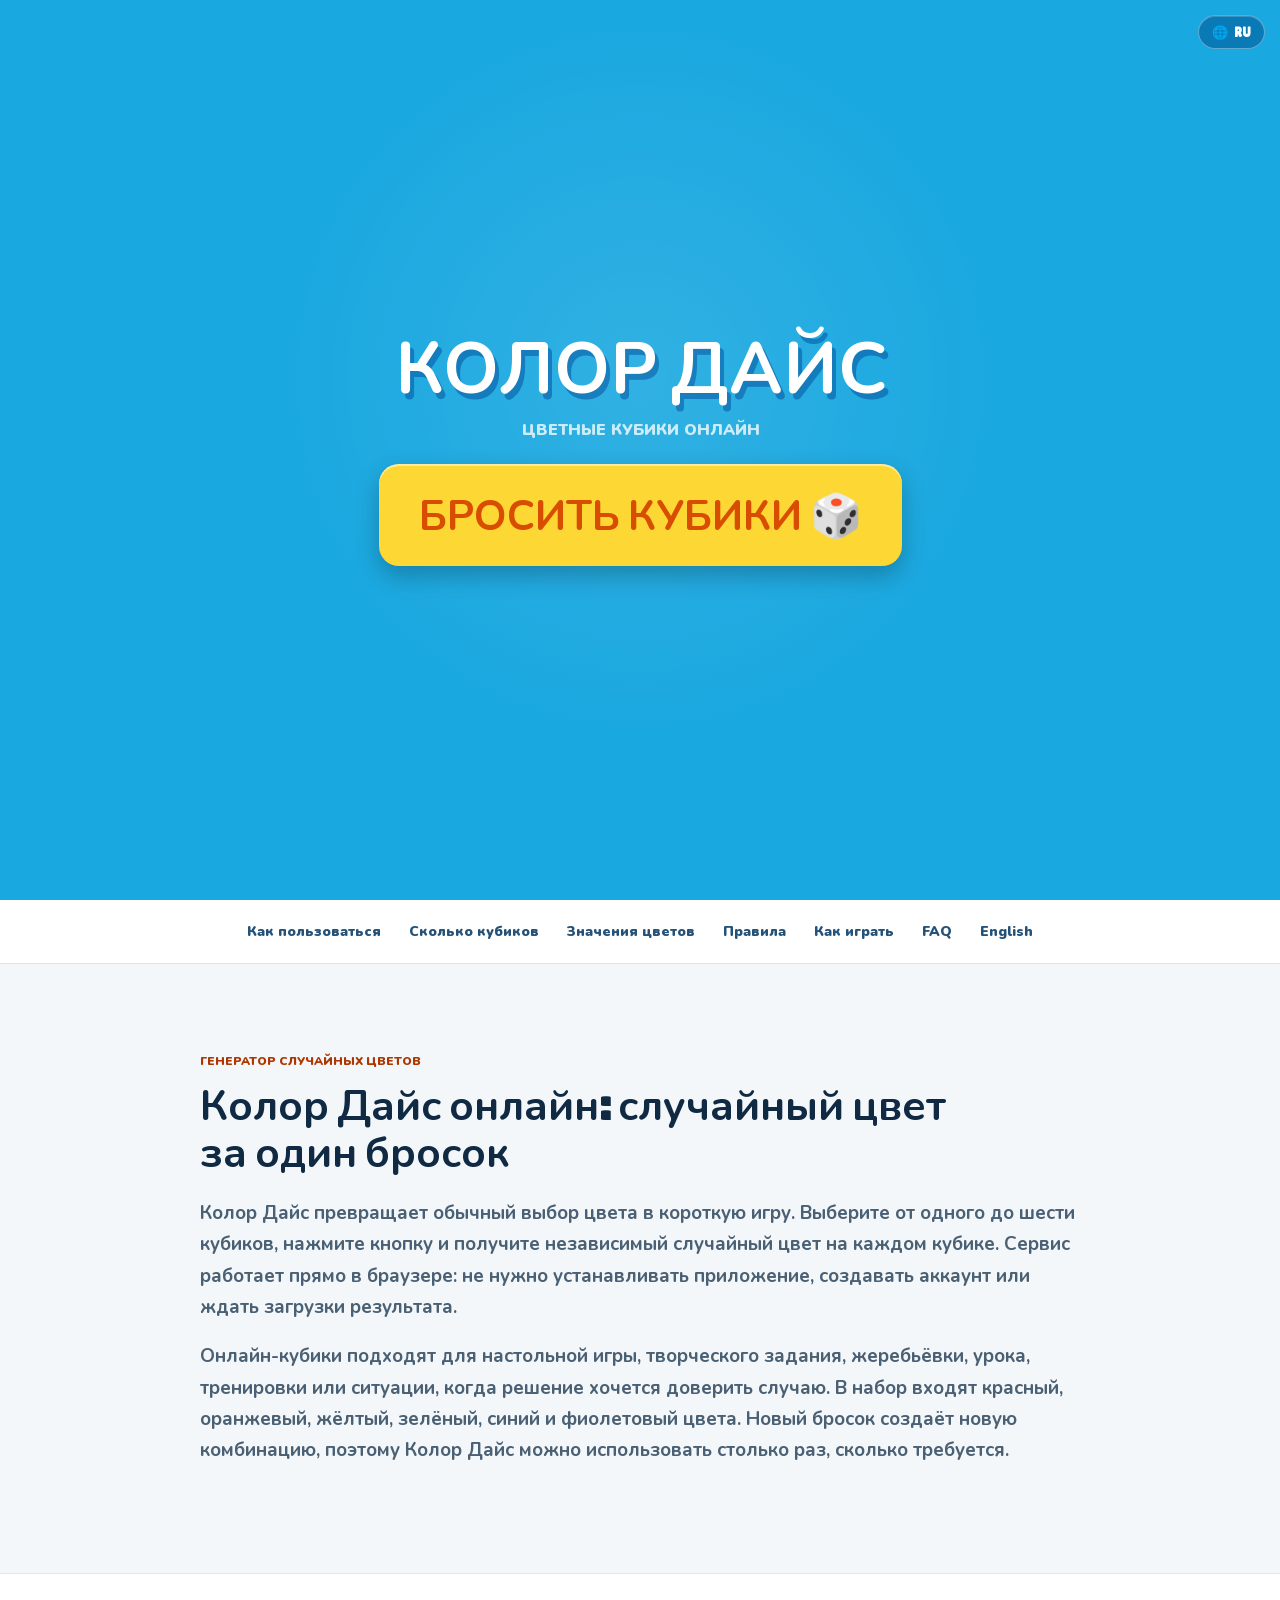
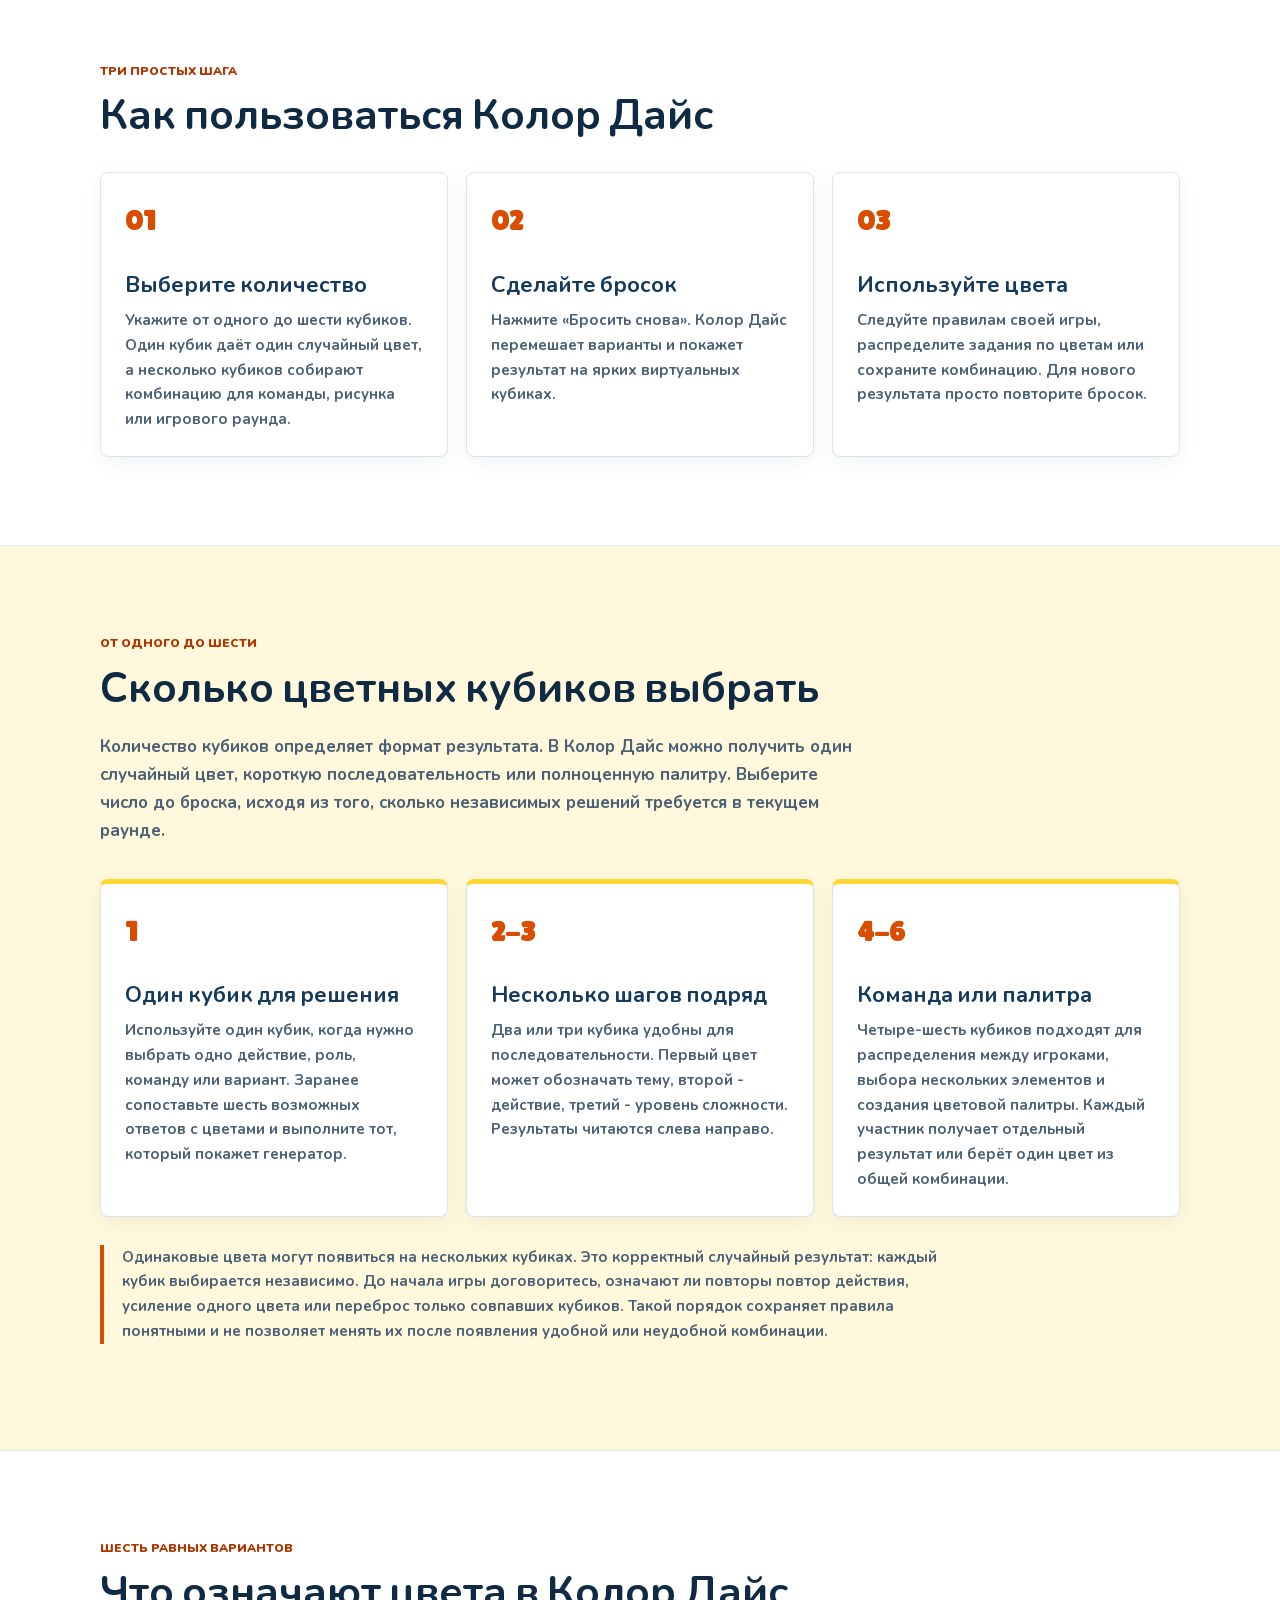
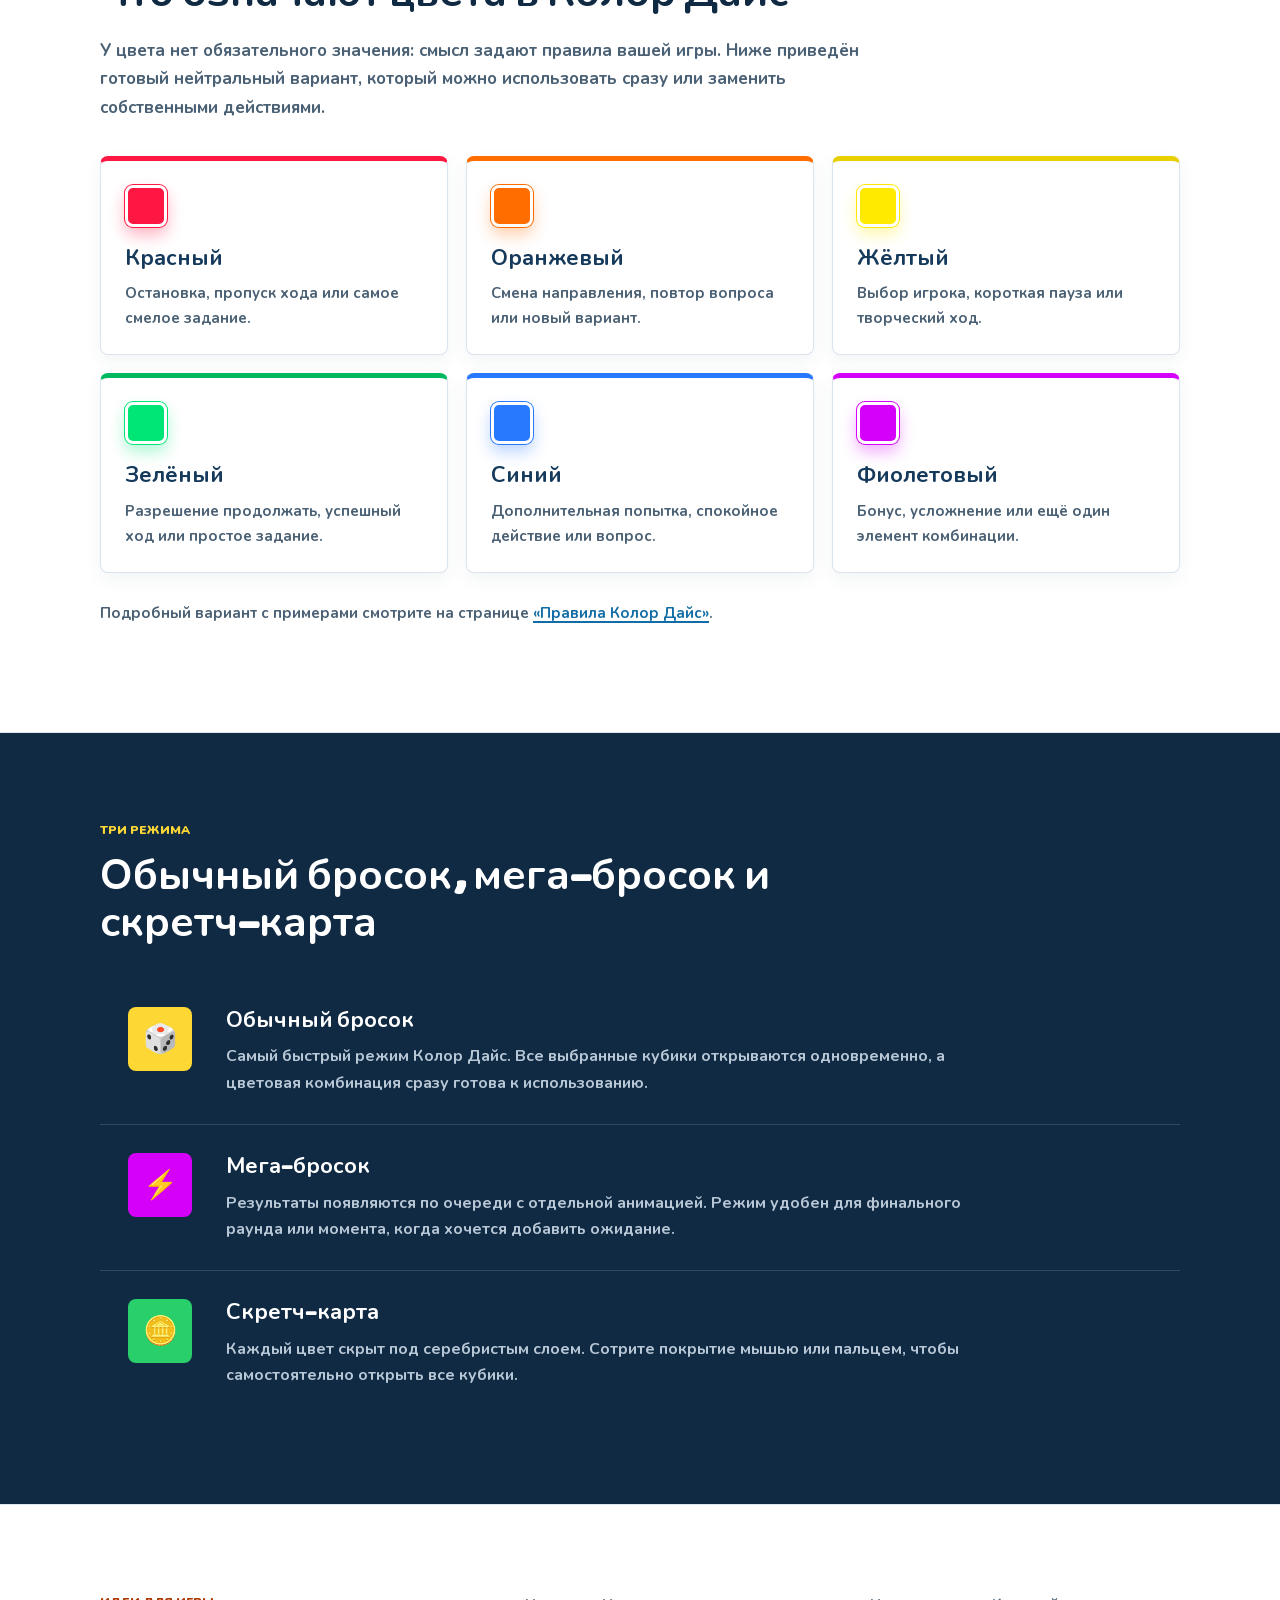
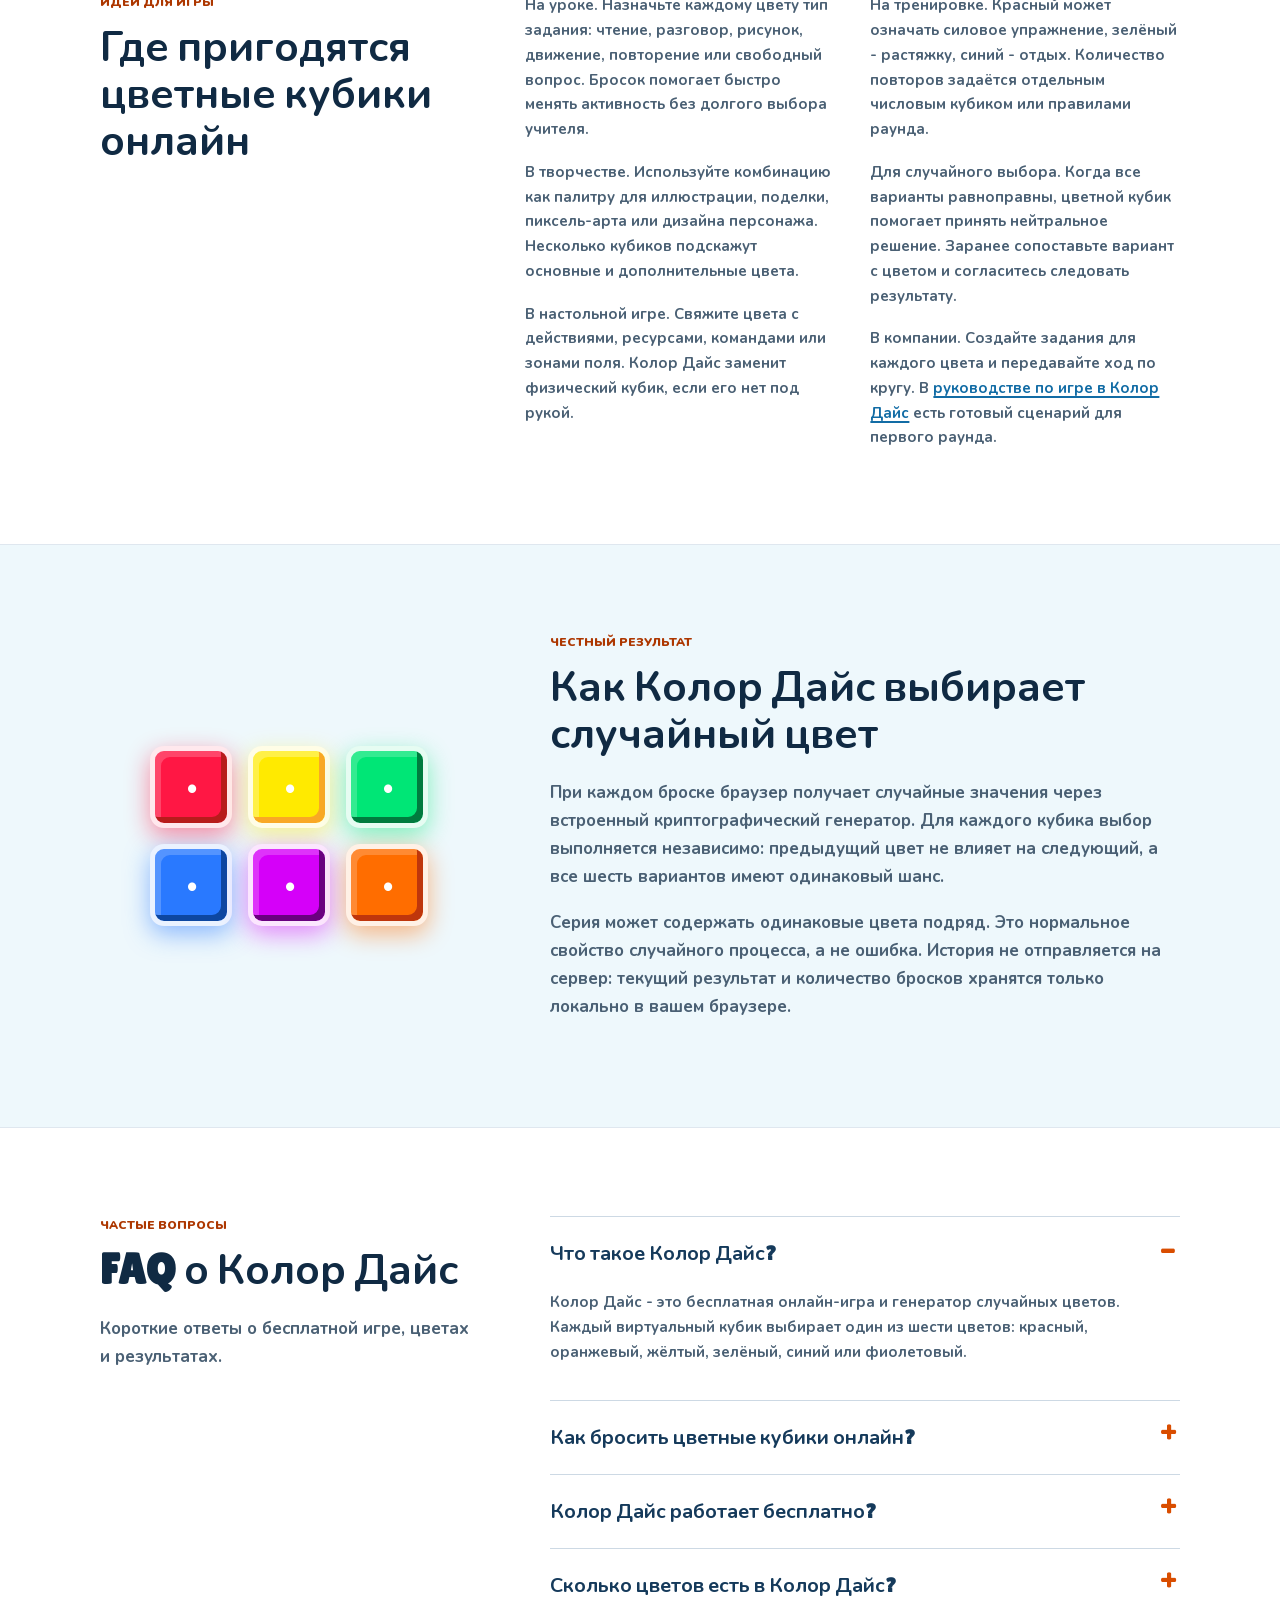
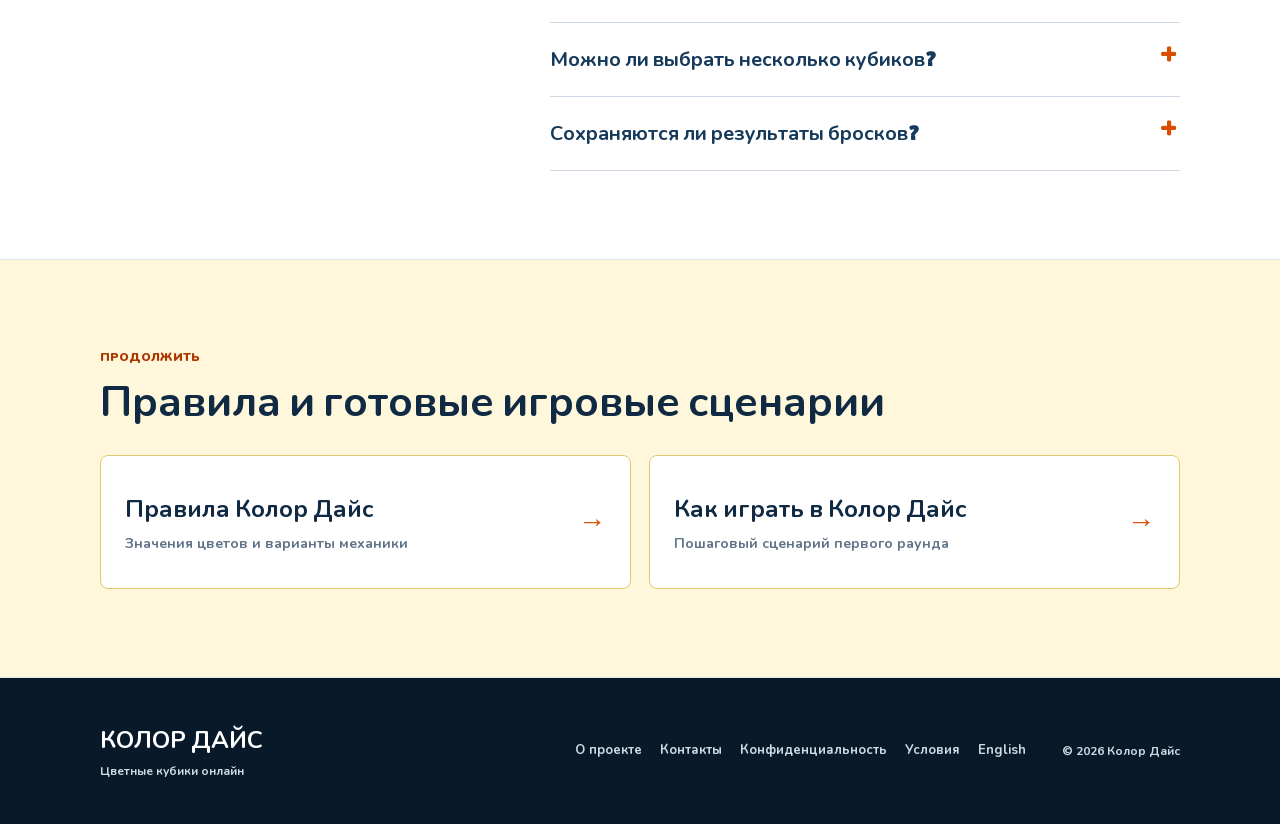
==== index.html @ 9a993609 "Launch Color Dice website" ====
<!DOCTYPE html>
<html lang="ru">
<head>
  <meta charset="utf-8">
  <meta name="viewport" content="width=device-width, initial-scale=1">
  <title>Колор Дайс - бросить цветные кубики онлайн | Color Dice</title>
  <meta name="description" content="Колор Дайс - бесплатные цветные кубики онлайн. Выберите от 1 до 6 кубиков, бросьте их и получите случайные цвета для игры, задания или выбора. Без регистрации.">
  <meta name="robots" content="index, follow, max-image-preview:large">
  <meta name="theme-color" content="#1aa8e0">
  <link rel="canonical" href="https://xn--80ahqbfrbqm.com/">
  <link rel="alternate" hreflang="ru" href="https://xn--80ahqbfrbqm.com/">
  <link rel="alternate" hreflang="en" href="https://xn--80ahqbfrbqm.com/en/">
  <link rel="alternate" hreflang="x-default" href="https://xn--80ahqbfrbqm.com/">
  <link rel="icon" href="/assets/favicon.svg" type="image/svg+xml">
  <link rel="manifest" href="/site.webmanifest">
  <link rel="preload" href="/assets/fonts/lilita-one.woff2" as="font" type="font/woff2" crossorigin>
  <link rel="preload" href="/assets/fonts/nunito-cyrillic.woff2" as="font" type="font/woff2" crossorigin>
  <script>document.documentElement.classList.add("js")</script>
  <link rel="stylesheet" href="/styles.css?v=20260712-2">

  <meta property="og:title" content="Колор Дайс - бросьте цветные кубики онлайн">
  <meta property="og:description" content="Выберите от 1 до 6 кубиков и мгновенно получите случайные цвета в бесплатной игре Колор Дайс.">
  <meta property="og:url" content="https://xn--80ahqbfrbqm.com/">
  <meta property="og:type" content="website">
  <meta property="og:locale" content="ru_RU">
  <meta property="og:site_name" content="Колор Дайс">
  <meta property="og:image" content="https://xn--80ahqbfrbqm.com/assets/kolor-dais-og.png">
  <meta property="og:image:width" content="1200">
  <meta property="og:image:height" content="630">
  <meta property="og:image:alt" content="Игра Колор Дайс с тремя цветными кубиками">
  <meta name="twitter:card" content="summary_large_image">
  <meta name="twitter:title" content="Колор Дайс - цветные кубики онлайн">
  <meta name="twitter:description" content="Бросьте до шести цветных кубиков и получите случайную комбинацию онлайн.">
  <meta name="twitter:image" content="https://xn--80ahqbfrbqm.com/assets/kolor-dais-og.png">
  <meta name="twitter:image:alt" content="Игра Колор Дайс с тремя цветными кубиками">

  <script type="application/ld+json">
  {
    "@context": "https://schema.org",
    "@graph": [
      {
        "@type": "WebSite",
        "@id": "https://xn--80ahqbfrbqm.com/#website",
        "url": "https://xn--80ahqbfrbqm.com/",
        "name": "Колор Дайс",
        "inLanguage": "ru-RU"
      },
      {
        "@type": "WebApplication",
        "@id": "https://xn--80ahqbfrbqm.com/#app",
        "name": "Колор Дайс",
        "alternateName": "Color Dice",
        "url": "https://xn--80ahqbfrbqm.com/",
        "description": "Бесплатный генератор случайных цветов в формате цветных кубиков онлайн.",
        "applicationCategory": "GameApplication",
        "operatingSystem": "Web",
        "browserRequirements": "Requires JavaScript",
        "isAccessibleForFree": true,
        "inLanguage": "ru-RU"
      },
      {
        "@type": "FAQPage",
        "@id": "https://xn--80ahqbfrbqm.com/#faq",
        "mainEntity": [
          {
            "@type": "Question",
            "name": "Что такое Колор Дайс?",
            "acceptedAnswer": {
              "@type": "Answer",
              "text": "Колор Дайс - это бесплатная онлайн-игра и генератор случайных цветов. Каждый виртуальный кубик выбирает один из шести цветов: красный, оранжевый, жёлтый, зелёный, синий или фиолетовый."
            }
          },
          {
            "@type": "Question",
            "name": "Как бросить цветные кубики онлайн?",
            "acceptedAnswer": {
              "@type": "Answer",
              "text": "Выберите количество кубиков от одного до шести и нажмите кнопку «Бросить снова». Результат появится сразу в виде цветной комбинации."
            }
          },
          {
            "@type": "Question",
            "name": "Колор Дайс работает бесплатно?",
            "acceptedAnswer": {
              "@type": "Answer",
              "text": "Да. Все основные режимы доступны бесплатно и без регистрации."
            }
          },
          {
            "@type": "Question",
            "name": "Сколько цветов есть в Колор Дайс?",
            "acceptedAnswer": {
              "@type": "Answer",
              "text": "В генераторе используются шесть цветов: красный, оранжевый, жёлтый, зелёный, синий и фиолетовый."
            }
          },
          {
            "@type": "Question",
            "name": "Можно ли выбрать несколько кубиков?",
            "acceptedAnswer": {
              "@type": "Answer",
              "text": "Да. Перед броском можно выбрать от одного до шести цветных кубиков."
            }
          },
          {
            "@type": "Question",
            "name": "Сохраняются ли результаты бросков?",
            "acceptedAnswer": {
              "@type": "Answer",
              "text": "Последний результат и счётчик бросков сохраняются только в вашем браузере. Сайт не требует аккаунта и не отправляет игровую историю на сервер."
            }
          }
        ]
      }
    ]
  }
  </script>
</head>
<body class="theme-blue">
  <a class="skip-link" href="#main-content">Перейти к описанию</a>

  <div class="start-screen" id="start-screen">
    <div class="start-content">
      <div class="start-title">КОЛОР ДАЙС</div>
      <p class="start-subtitle">ЦВЕТНЫЕ КУБИКИ ОНЛАЙН</p>
      <button class="start-button" id="start-button" type="button">БРОСИТЬ КУБИКИ <span aria-hidden="true">🎲</span></button>
    </div>
  </div>

  <section class="game-stage" id="tool" aria-labelledby="game-title">
    <div class="background-glow" aria-hidden="true"></div>
    <canvas class="background-canvas" id="background-canvas" aria-hidden="true"></canvas>

    <div class="game-toolbar" role="group" aria-label="Настройки игры">
      <button class="toolbar-button sound-button" id="sound-toggle" type="button" aria-pressed="false">
        <span class="sound-switch" aria-hidden="true"><span class="sound-thumb">🔊</span></span>
        <span id="sound-label">Звук</span>
      </button>

      <div class="menu-wrap" id="theme-wrap">
        <button class="toolbar-button" id="theme-toggle" type="button" aria-haspopup="menu" aria-expanded="false">
          <span aria-hidden="true">🎨</span> <span id="theme-label">Синий</span>
        </button>
        <div class="toolbar-menu theme-menu" id="theme-menu" role="menu" aria-label="Цветовая тема">
          <button type="button" role="menuitemradio" aria-checked="true" data-theme="blue">🎨 Синий</button>
          <button type="button" role="menuitemradio" aria-checked="false" data-theme="light">☀️ Светлый</button>
          <button type="button" role="menuitemradio" aria-checked="false" data-theme="dark">🌙 Тёмный</button>
          <button type="button" role="menuitemradio" aria-checked="false" data-theme="sunset">🌅 Закат</button>
          <button type="button" role="menuitemradio" aria-checked="false" data-theme="neon">💜 Неон</button>
          <button type="button" role="menuitemradio" aria-checked="false" data-theme="sunrise">🌄 Рассвет</button>
        </div>
      </div>

      <div class="menu-wrap" id="player-wrap">
        <button class="toolbar-button" id="player-toggle" type="button" aria-haspopup="dialog" aria-expanded="false">
          <span aria-hidden="true">🔎</span> Игрок
        </button>
        <div class="toolbar-menu player-menu" id="player-menu">
          <p>Ваш код: <strong id="player-code">...</strong></p>
          <p class="player-stat">Бросков: <strong id="roll-count">0</strong></p>
          <label for="player-code-input">Проверить код</label>
          <input id="player-code-input" type="text" maxlength="6" autocomplete="off" placeholder="Введите код">
          <button class="player-check" id="player-check" type="button">Проверить</button>
          <p class="player-result" id="player-result" aria-live="polite"></p>
        </div>
      </div>
      <div class="menu-wrap" id="language-wrap">
        <button class="toolbar-button" id="language-toggle" type="button" aria-haspopup="menu" aria-expanded="false" aria-label="Выбрать язык">
          <span aria-hidden="true">🌐</span> RU
        </button>
        <div class="toolbar-menu language-menu" id="language-menu" role="menu" aria-label="Язык">
          <a href="/" role="menuitem" aria-current="page" lang="ru">Русский <span>RU</span></a>
          <a href="/en/" role="menuitem" lang="en" hreflang="en">English <span>EN</span></a>
        </div>
      </div>
    </div>

    <div class="roll-overlay" id="roll-overlay" aria-hidden="true">
      <p class="overlay-title" id="roll-message">УДАЧИ!</p>
      <div class="ghost-dice" id="ghost-dice" aria-hidden="true"></div>
      <div class="ticker" aria-hidden="true"><span>✦ КОЛОР ДАЙС ✦ СЛУЧАЙНЫЕ ЦВЕТА ✦ КОЛОР ДАЙС ✦ СЛУЧАЙНЫЕ ЦВЕТА ✦</span></div>
    </div>

    <div class="mega-overlay" id="mega-overlay" aria-hidden="true">
      <p class="mega-title">⚡ МЕГА-БРОСОК ⚡</p>
      <p class="mega-subtitle">МАКСИМУМ УДАЧИ</p>
      <div class="mega-dice-row" id="mega-dice-row"></div>
      <div class="mega-progress" id="mega-progress" aria-hidden="true"></div>
      <button class="overlay-close" id="mega-close" type="button" disabled>✓ Готово</button>
    </div>

    <div class="scratch-overlay" id="scratch-overlay" aria-hidden="true">
      <p class="scratch-title">🪙 СКРЕТЧ-КАРТА</p>
      <p class="scratch-hint">Сотрите покрытие и откройте цвета</p>
      <div class="scratch-row" id="scratch-row"></div>
      <div class="scratch-progress-wrap">
        <div class="scratch-progress" aria-hidden="true"><span id="scratch-progress-fill"></span></div>
        <p id="scratch-progress-label">Откройте все карты</p>
      </div>
      <button class="overlay-close scratch-close" id="scratch-close" type="button" disabled>✓ Готово</button>
    </div>

    <div class="game-layout">
      <article class="game-card">
        <h1 id="game-title">Колор Дайс</h1>
        <p class="game-byline">ЦВЕТНЫЕ КУБИКИ ОНЛАЙН</p>

        <div class="game-selects">
          <label class="select-label">
            <span class="visually-hidden">Количество кубиков</span>
            <select id="dice-count">
              <option value="1">1 кубик</option>
              <option value="2">2 кубика</option>
              <option value="3" selected>3 кубика</option>
              <option value="4">4 кубика</option>
              <option value="5">5 кубиков</option>
              <option value="6">6 кубиков</option>
            </select>
          </label>
          <label class="select-label">
            <span class="visually-hidden">Тип кубиков</span>
            <select aria-label="Тип кубиков">
              <option>Цветные кубики</option>
            </select>
          </label>
        </div>

        <div class="dice-area" id="dice-area" role="group" aria-live="polite" aria-label="Результат броска"></div>

        <p class="game-mark">✦ КОЛОР ДАЙС ✦</p>
        <p class="last-result" id="last-result">НАЖМИТЕ КНОПКУ, ЧТОБЫ БРОСИТЬ</p>

        <button class="game-button roll-button" id="roll-button" type="button">БРОСИТЬ СНОВА!</button>
        <button class="game-button mega-button" id="mega-button" type="button"><span aria-hidden="true">⚡</span> МЕГА-БРОСОК <span aria-hidden="true">⚡</span></button>
        <button class="game-button scratch-button" id="scratch-button" type="button"><span aria-hidden="true">🪙</span> СКРЕТЧ-КАРТА</button>

        <p class="color-note">Возможные цвета: <span class="text-red">красный</span>, <span class="text-orange">оранжевый</span>, <span class="text-yellow">жёлтый</span>, <span class="text-green">зелёный</span>, <span class="text-blue">синий</span> и <span class="text-purple">фиолетовый</span>.</p>
      </article>

      <aside class="color-legend" aria-labelledby="legend-title">
        <h2 id="legend-title">ЦВЕТА</h2>
        <ul>
          <li><span class="color-swatch red" aria-hidden="true"></span><span><strong>Красный</strong><small>❌ Стоп</small></span></li>
          <li><span class="color-swatch orange" aria-hidden="true"></span><span><strong>Оранжевый</strong><small>🙅 Не сейчас</small></span></li>
          <li><span class="color-swatch yellow" aria-hidden="true"></span><span><strong>Жёлтый</strong><small>🤝 Решай</small></span></li>
          <li><span class="color-swatch green" aria-hidden="true"></span><span><strong>Зелёный</strong><small>✅ Вперёд</small></span></li>
          <li><span class="color-swatch blue" aria-hidden="true"></span><span><strong>Синий</strong><small>📄 Ещё шанс</small></span></li>
          <li><span class="color-swatch purple" aria-hidden="true"></span><span><strong>Фиолетовый</strong><small>➕ Добавь</small></span></li>
        </ul>
      </aside>
    </div>
  </section>

  <main id="main-content">
    <nav class="content-nav" aria-label="Основная навигация">
      <a href="#how-it-works">Как пользоваться</a>
      <a href="#dice-count-guide">Сколько кубиков</a>
      <a href="#color-values">Значения цветов</a>
      <a href="/pravila/">Правила</a>
      <a href="/kak-igrat/">Как играть</a>
      <a href="#faq">FAQ</a>
      <a href="/en/" lang="en" hreflang="en">English</a>
    </nav>

    <section class="content-band intro-band">
      <div class="content-container prose-lead">
        <p class="eyebrow">ГЕНЕРАТОР СЛУЧАЙНЫХ ЦВЕТОВ</p>
        <h2>Колор Дайс онлайн: случайный цвет за один бросок</h2>
        <p><strong>Колор Дайс</strong> превращает обычный выбор цвета в короткую игру. Выберите от одного до шести кубиков, нажмите кнопку и получите независимый случайный цвет на каждом кубике. Сервис работает прямо в браузере: не нужно устанавливать приложение, создавать аккаунт или ждать загрузки результата.</p>
        <p>Онлайн-кубики подходят для настольной игры, творческого задания, жеребьёвки, урока, тренировки или ситуации, когда решение хочется доверить случаю. В набор входят красный, оранжевый, жёлтый, зелёный, синий и фиолетовый цвета. Новый бросок создаёт новую комбинацию, поэтому Колор Дайс можно использовать столько раз, сколько требуется.</p>
      </div>
    </section>

    <section class="content-band" id="how-it-works">
      <div class="content-container">
        <p class="eyebrow">ТРИ ПРОСТЫХ ШАГА</p>
        <h2>Как пользоваться Колор Дайс</h2>
        <div class="steps-grid">
          <article>
            <span class="step-number">01</span>
            <h3>Выберите количество</h3>
            <p>Укажите от одного до шести кубиков. Один кубик даёт один случайный цвет, а несколько кубиков собирают комбинацию для команды, рисунка или игрового раунда.</p>
          </article>
          <article>
            <span class="step-number">02</span>
            <h3>Сделайте бросок</h3>
            <p>Нажмите «Бросить снова». Колор Дайс перемешает варианты и покажет результат на ярких виртуальных кубиках.</p>
          </article>
          <article>
            <span class="step-number">03</span>
            <h3>Используйте цвета</h3>
            <p>Следуйте правилам своей игры, распределите задания по цветам или сохраните комбинацию. Для нового результата просто повторите бросок.</p>
          </article>
        </div>
      </div>
    </section>

    <section class="content-band count-guide-band" id="dice-count-guide">
      <div class="content-container">
        <p class="eyebrow">ОТ ОДНОГО ДО ШЕСТИ</p>
        <h2>Сколько цветных кубиков выбрать</h2>
        <p class="section-intro">Количество кубиков определяет формат результата. В Колор Дайс можно получить один случайный цвет, короткую последовательность или полноценную палитру. Выберите число до броска, исходя из того, сколько независимых решений требуется в текущем раунде.</p>
        <div class="steps-grid count-grid">
          <article>
            <span class="step-number">1</span>
            <h3>Один кубик для решения</h3>
            <p>Используйте один кубик, когда нужно выбрать одно действие, роль, команду или вариант. Заранее сопоставьте шесть возможных ответов с цветами и выполните тот, который покажет генератор.</p>
          </article>
          <article>
            <span class="step-number">2-3</span>
            <h3>Несколько шагов подряд</h3>
            <p>Два или три кубика удобны для последовательности. Первый цвет может обозначать тему, второй - действие, третий - уровень сложности. Результаты читаются слева направо.</p>
          </article>
          <article>
            <span class="step-number">4-6</span>
            <h3>Команда или палитра</h3>
            <p>Четыре-шесть кубиков подходят для распределения между игроками, выбора нескольких элементов и создания цветовой палитры. Каждый участник получает отдельный результат или берёт один цвет из общей комбинации.</p>
          </article>
        </div>
        <p class="count-guide-note">Одинаковые цвета могут появиться на нескольких кубиках. Это корректный случайный результат: каждый кубик выбирается независимо. До начала игры договоритесь, означают ли повторы повтор действия, усиление одного цвета или переброс только совпавших кубиков. Такой порядок сохраняет правила понятными и не позволяет менять их после появления удобной или неудобной комбинации.</p>
      </div>
    </section>

    <section class="content-band color-values-band" id="color-values">
      <div class="content-container">
        <p class="eyebrow">ШЕСТЬ РАВНЫХ ВАРИАНТОВ</p>
        <h2>Что означают цвета в Колор Дайс</h2>
        <p class="section-intro">У цвета нет обязательного значения: смысл задают правила вашей игры. Ниже приведён готовый нейтральный вариант, который можно использовать сразу или заменить собственными действиями.</p>
        <div class="color-grid">
          <article class="red-accent"><span class="large-swatch red" aria-hidden="true"></span><h3>Красный</h3><p>Остановка, пропуск хода или самое смелое задание.</p></article>
          <article class="orange-accent"><span class="large-swatch orange" aria-hidden="true"></span><h3>Оранжевый</h3><p>Смена направления, повтор вопроса или новый вариант.</p></article>
          <article class="yellow-accent"><span class="large-swatch yellow" aria-hidden="true"></span><h3>Жёлтый</h3><p>Выбор игрока, короткая пауза или творческий ход.</p></article>
          <article class="green-accent"><span class="large-swatch green" aria-hidden="true"></span><h3>Зелёный</h3><p>Разрешение продолжать, успешный ход или простое задание.</p></article>
          <article class="blue-accent"><span class="large-swatch blue" aria-hidden="true"></span><h3>Синий</h3><p>Дополнительная попытка, спокойное действие или вопрос.</p></article>
          <article class="purple-accent"><span class="large-swatch purple" aria-hidden="true"></span><h3>Фиолетовый</h3><p>Бонус, усложнение или ещё один элемент комбинации.</p></article>
        </div>
        <p class="text-link-line">Подробный вариант с примерами смотрите на странице <a href="/pravila/">«Правила Колор Дайс»</a>.</p>
      </div>
    </section>

    <section class="content-band modes-band">
      <div class="content-container">
        <p class="eyebrow">ТРИ РЕЖИМА</p>
        <h2>Обычный бросок, мега-бросок и скретч-карта</h2>
        <div class="mode-list">
          <article>
            <div class="mode-icon yellow-mode" aria-hidden="true">🎲</div>
            <div><h3>Обычный бросок</h3><p>Самый быстрый режим Колор Дайс. Все выбранные кубики открываются одновременно, а цветовая комбинация сразу готова к использованию.</p></div>
          </article>
          <article>
            <div class="mode-icon purple-mode" aria-hidden="true">⚡</div>
            <div><h3>Мега-бросок</h3><p>Результаты появляются по очереди с отдельной анимацией. Режим удобен для финального раунда или момента, когда хочется добавить ожидание.</p></div>
          </article>
          <article>
            <div class="mode-icon green-mode" aria-hidden="true">🪙</div>
            <div><h3>Скретч-карта</h3><p>Каждый цвет скрыт под серебристым слоем. Сотрите покрытие мышью или пальцем, чтобы самостоятельно открыть все кубики.</p></div>
          </article>
        </div>
      </div>
    </section>

    <section class="content-band use-cases-band">
      <div class="content-container two-column-copy">
        <div>
          <p class="eyebrow">ИДЕИ ДЛЯ ИГРЫ</p>
          <h2>Где пригодятся цветные кубики онлайн</h2>
        </div>
        <div class="prose-columns">
          <p><strong>На уроке.</strong> Назначьте каждому цвету тип задания: чтение, разговор, рисунок, движение, повторение или свободный вопрос. Бросок помогает быстро менять активность без долгого выбора учителя.</p>
          <p><strong>В творчестве.</strong> Используйте комбинацию как палитру для иллюстрации, поделки, пиксель-арта или дизайна персонажа. Несколько кубиков подскажут основные и дополнительные цвета.</p>
          <p><strong>В настольной игре.</strong> Свяжите цвета с действиями, ресурсами, командами или зонами поля. Колор Дайс заменит физический кубик, если его нет под рукой.</p>
          <p><strong>На тренировке.</strong> Красный может означать силовое упражнение, зелёный - растяжку, синий - отдых. Количество повторов задаётся отдельным числовым кубиком или правилами раунда.</p>
          <p><strong>Для случайного выбора.</strong> Когда все варианты равноправны, цветной кубик помогает принять нейтральное решение. Заранее сопоставьте вариант с цветом и согласитесь следовать результату.</p>
          <p><strong>В компании.</strong> Создайте задания для каждого цвета и передавайте ход по кругу. В <a href="/kak-igrat/">руководстве по игре в Колор Дайс</a> есть готовый сценарий для первого раунда.</p>
        </div>
      </div>
    </section>

    <section class="content-band fairness-band">
      <div class="content-container fairness-layout">
        <div class="fairness-visual" aria-hidden="true">
          <span class="mini-die red">•</span><span class="mini-die yellow">•</span><span class="mini-die green">•</span><span class="mini-die blue">•</span><span class="mini-die purple">•</span><span class="mini-die orange">•</span>
        </div>
        <div>
          <p class="eyebrow">ЧЕСТНЫЙ РЕЗУЛЬТАТ</p>
          <h2>Как Колор Дайс выбирает случайный цвет</h2>
          <p>При каждом броске браузер получает случайные значения через встроенный криптографический генератор. Для каждого кубика выбор выполняется независимо: предыдущий цвет не влияет на следующий, а все шесть вариантов имеют одинаковый шанс.</p>
          <p>Серия может содержать одинаковые цвета подряд. Это нормальное свойство случайного процесса, а не ошибка. История не отправляется на сервер: текущий результат и количество бросков хранятся только локально в вашем браузере.</p>
        </div>
      </div>
    </section>

    <section class="content-band faq-band" id="faq">
      <div class="content-container faq-layout">
        <div>
          <p class="eyebrow">ЧАСТЫЕ ВОПРОСЫ</p>
          <h2>FAQ о Колор Дайс</h2>
          <p>Короткие ответы о бесплатной игре, цветах и результатах.</p>
        </div>
        <div class="faq-list">
          <details open>
            <summary>Что такое Колор Дайс?</summary>
            <p>Колор Дайс - это бесплатная онлайн-игра и генератор случайных цветов. Каждый виртуальный кубик выбирает один из шести цветов: красный, оранжевый, жёлтый, зелёный, синий или фиолетовый.</p>
          </details>
          <details>
            <summary>Как бросить цветные кубики онлайн?</summary>
            <p>Выберите количество кубиков от одного до шести и нажмите кнопку «Бросить снова». Результат появится сразу в виде цветной комбинации.</p>
          </details>
          <details>
            <summary>Колор Дайс работает бесплатно?</summary>
            <p>Да. Все основные режимы доступны бесплатно и без регистрации.</p>
          </details>
          <details>
            <summary>Сколько цветов есть в Колор Дайс?</summary>
            <p>В генераторе используются шесть цветов: красный, оранжевый, жёлтый, зелёный, синий и фиолетовый.</p>
          </details>
          <details>
            <summary>Можно ли выбрать несколько кубиков?</summary>
            <p>Да. Перед броском можно выбрать от одного до шести цветных кубиков.</p>
          </details>
          <details>
            <summary>Сохраняются ли результаты бросков?</summary>
            <p>Последний результат и счётчик бросков сохраняются только в вашем браузере. Сайт не требует аккаунта и не отправляет игровую историю на сервер.</p>
          </details>
        </div>
      </div>
    </section>

    <section class="content-band explore-band">
      <div class="content-container">
        <p class="eyebrow">ПРОДОЛЖИТЬ</p>
        <h2>Правила и готовые игровые сценарии</h2>
        <div class="explore-links">
          <a href="/pravila/"><span>Правила Колор Дайс</span><small>Значения цветов и варианты механики</small><strong aria-hidden="true">→</strong></a>
          <a href="/kak-igrat/"><span>Как играть в Колор Дайс</span><small>Пошаговый сценарий первого раунда</small><strong aria-hidden="true">→</strong></a>
        </div>
      </div>
    </section>
  </main>

  <footer class="site-footer">
    <div class="footer-inner">
      <div><strong>КОЛОР ДАЙС</strong><p>Цветные кубики онлайн</p></div>
      <nav aria-label="Служебная навигация">
        <a href="/o-proekte/">О проекте</a>
        <a href="/kontakty/">Контакты</a>
        <a href="/privacy/">Конфиденциальность</a>
        <a href="/terms/">Условия</a>
        <a href="/en/" lang="en" hreflang="en">English</a>
      </nav>
      <p>© 2026 Колор Дайс</p>
    </div>
  </footer>

  <noscript><p class="noscript">Для работы генератора Колор Дайс включите JavaScript. Правила и описание игры доступны ниже без JavaScript.</p></noscript>
  <script src="/app.js?v=20260712-1" defer></script>
</body>
</html>
---- styles.css ----
@font-face {
  font-family: "Lilita One";
  src: url("/assets/fonts/lilita-one.woff2") format("woff2");
  font-style: normal;
  font-weight: 400;
  font-display: swap;
}

@font-face {
  font-family: "Nunito";
  src: url("/assets/fonts/nunito-cyrillic.woff2") format("woff2");
  font-style: normal;
  font-weight: 700 900;
  font-display: swap;
  unicode-range: U+0301, U+0400-045F, U+0490-0491, U+04B0-04B1, U+2116;
}

@font-face {
  font-family: "Nunito";
  src: url("/assets/fonts/nunito-latin.woff2") format("woff2");
  font-style: normal;
  font-weight: 700 900;
  font-display: swap;
  unicode-range: U+0000-00FF, U+0131, U+0152-0153, U+02BB-02BC, U+02C6, U+02DA, U+02DC, U+0304, U+0308, U+0329, U+2000-206F, U+20AC, U+2122, U+2191, U+2193, U+2212, U+2215, U+FEFF, U+FFFD;
}

:root {
  --red: #ff1744;
  --orange: #ff6d00;
  --yellow: #ffea00;
  --green: #00e676;
  --blue: #2979ff;
  --purple: #d500f9;
  --display-font: "Lilita One", "Nunito", "Arial Black", sans-serif;
  --body-font: "Nunito", Arial, sans-serif;
}

*,
*::before,
*::after {
  box-sizing: border-box;
}

html {
  scroll-behavior: smooth;
}

body {
  margin: 0;
  min-width: 320px;
  color: #13223a;
  background: #f6f8fb;
  font-family: var(--body-font);
  font-weight: 700;
  line-height: 1.65;
}

body.is-gated {
  overflow: hidden;
}

button,
select,
input {
  font: inherit;
}

button,
a,
select,
summary {
  -webkit-tap-highlight-color: transparent;
}

button:focus-visible,
a:focus-visible,
select:focus-visible,
input:focus-visible,
summary:focus-visible {
  outline: 3px solid #fdd835;
  outline-offset: 3px;
}

a {
  color: inherit;
}

.skip-link {
  position: fixed;
  top: 12px;
  left: 12px;
  z-index: 1000;
  padding: 10px 14px;
  color: #102a43;
  background: #fff;
  border-radius: 6px;
  transform: translateY(-160%);
  transition: transform 160ms ease;
}

.skip-link:focus {
  transform: translateY(0);
}

.visually-hidden {
  position: absolute;
  width: 1px;
  height: 1px;
  padding: 0;
  margin: -1px;
  overflow: hidden;
  clip: rect(0, 0, 0, 0);
  white-space: nowrap;
  border: 0;
}

.theme-blue {
  --stage-bg: #1aa8e0;
  --stage-bg-deep: #118dca;
  --stage-highlight: rgba(255, 255, 255, 0.62);
  --card-bg: rgba(113, 207, 244, 0.38);
  --card-border: rgba(255, 255, 255, 0.72);
  --card-shadow: rgba(0, 71, 159, 0.26);
  --stage-text: #fff;
  --stage-muted: rgba(255, 255, 255, 0.72);
  --stage-faint: rgba(255, 255, 255, 0.5);
  --legend-bg: rgba(0, 91, 153, 0.55);
  --legend-item: rgba(2, 83, 137, 0.57);
  --control-bg: rgba(0, 90, 154, 0.58);
  --control-border: rgba(255, 255, 255, 0.35);
  --select-bg: rgba(255, 255, 255, 0.94);
  --select-text: #2365b1;
}

.theme-light {
  --stage-bg: #eaf6ff;
  --stage-bg-deep: #c4e7ff;
  --stage-highlight: rgba(255, 255, 255, 0.9);
  --card-bg: rgba(255, 255, 255, 0.65);
  --card-border: rgba(66, 136, 183, 0.38);
  --card-shadow: rgba(30, 91, 130, 0.18);
  --stage-text: #18517c;
  --stage-muted: rgba(24, 81, 124, 0.72);
  --stage-faint: rgba(24, 81, 124, 0.55);
  --legend-bg: rgba(255, 255, 255, 0.66);
  --legend-item: rgba(219, 241, 255, 0.9);
  --control-bg: rgba(255, 255, 255, 0.76);
  --control-border: rgba(30, 101, 149, 0.28);
  --select-bg: #fff;
  --select-text: #18517c;
}

.theme-dark {
  --stage-bg: #111827;
  --stage-bg-deep: #030712;
  --stage-highlight: rgba(75, 126, 183, 0.22);
  --card-bg: rgba(17, 24, 39, 0.72);
  --card-border: rgba(148, 163, 184, 0.38);
  --card-shadow: rgba(0, 0, 0, 0.44);
  --stage-text: #f8fafc;
  --stage-muted: rgba(226, 232, 240, 0.7);
  --stage-faint: rgba(203, 213, 225, 0.5);
  --legend-bg: rgba(2, 6, 23, 0.72);
  --legend-item: rgba(30, 41, 59, 0.9);
  --control-bg: rgba(15, 23, 42, 0.86);
  --control-border: rgba(148, 163, 184, 0.34);
  --select-bg: #1e293b;
  --select-text: #f8fafc;
}

.theme-sunset {
  --stage-bg: #ff7b54;
  --stage-bg-deep: #822659;
  --stage-highlight: rgba(255, 229, 169, 0.46);
  --card-bg: rgba(92, 25, 74, 0.46);
  --card-border: rgba(255, 236, 191, 0.52);
  --card-shadow: rgba(93, 25, 65, 0.38);
  --stage-text: #fff8df;
  --stage-muted: rgba(255, 241, 204, 0.75);
  --stage-faint: rgba(255, 231, 180, 0.55);
  --legend-bg: rgba(95, 24, 76, 0.63);
  --legend-item: rgba(81, 25, 71, 0.68);
  --control-bg: rgba(102, 30, 78, 0.65);
  --control-border: rgba(255, 232, 178, 0.35);
  --select-bg: rgba(255, 249, 226, 0.94);
  --select-text: #7e2458;
}

.theme-neon {
  --stage-bg: #10001f;
  --stage-bg-deep: #05000a;
  --stage-highlight: rgba(0, 255, 255, 0.13);
  --card-bg: rgba(10, 0, 20, 0.84);
  --card-border: #00ffff;
  --card-shadow: rgba(0, 255, 255, 0.24);
  --stage-text: #00ffff;
  --stage-muted: rgba(255, 46, 234, 0.75);
  --stage-faint: rgba(0, 255, 255, 0.5);
  --legend-bg: rgba(8, 0, 18, 0.83);
  --legend-item: rgba(255, 46, 234, 0.08);
  --control-bg: rgba(255, 46, 234, 0.12);
  --control-border: rgba(255, 46, 234, 0.42);
  --select-bg: rgba(10, 0, 25, 0.94);
  --select-text: #00ffff;
}

.theme-sunrise {
  --stage-bg: #e8845a;
  --stage-bg-deep: #173958;
  --stage-highlight: rgba(255, 236, 169, 0.38);
  --card-bg: rgba(10, 34, 61, 0.55);
  --card-border: rgba(248, 200, 100, 0.5);
  --card-shadow: rgba(87, 34, 36, 0.28);
  --stage-text: #fff6d6;
  --stage-muted: rgba(255, 222, 164, 0.77);
  --stage-faint: rgba(255, 211, 132, 0.54);
  --legend-bg: rgba(10, 34, 61, 0.6);
  --legend-item: rgba(5, 25, 48, 0.65);
  --control-bg: rgba(10, 34, 61, 0.62);
  --control-border: rgba(245, 200, 66, 0.38);
  --select-bg: rgba(10, 34, 61, 0.88);
  --select-text: #f5c842;
}

.start-screen {
  position: fixed;
  inset: 0;
  z-index: 500;
  display: none;
  place-items: center;
  padding: 24px;
  background: var(--stage-bg);
  transition: opacity 420ms ease, transform 420ms ease;
}

.js .start-screen {
  display: grid;
}

.start-screen::before {
  position: absolute;
  inset: 0;
  content: "";
  background: radial-gradient(circle at 50% 42%, rgba(255, 255, 255, 0.1), transparent 44%);
  pointer-events: none;
}

.start-screen.is-hidden {
  opacity: 0;
  transform: scale(1.04);
  pointer-events: none;
}

.start-content {
  position: relative;
  display: flex;
  flex-direction: column;
  align-items: center;
  gap: 20px;
  text-align: center;
  animation: start-in 560ms cubic-bezier(0.34, 1.56, 0.64, 1) both;
}

@keyframes start-in {
  from { opacity: 0; transform: translateY(24px) scale(0.96); }
  to { opacity: 1; transform: translateY(0) scale(1); }
}

.start-title {
  color: #fff;
  font-family: var(--display-font);
  font-size: 72px;
  line-height: 0.95;
  text-shadow: 4px 6px 0 rgba(0, 72, 151, 0.48);
}

.start-subtitle {
  margin: -5px 0 0;
  color: rgba(255, 255, 255, 0.76);
  font-size: 16px;
  font-weight: 900;
}

.start-button {
  min-width: 408px;
  min-height: 102px;
  padding: 20px 40px;
  border: 0;
  border-radius: 20px;
  color: #d94d00;
  background: #fdd835;
  box-shadow: 0 10px 25px rgba(0, 0, 0, 0.24), inset 0 2px 0 rgba(255, 255, 255, 0.52);
  cursor: pointer;
  font-family: var(--display-font);
  font-size: 42px;
  line-height: 1;
  transition: transform 130ms ease, filter 180ms ease, box-shadow 180ms ease;
}

.start-button:hover {
  filter: brightness(1.07);
  transform: translateY(-3px);
  box-shadow: 0 15px 30px rgba(0, 0, 0, 0.28), inset 0 2px 0 rgba(255, 255, 255, 0.52);
}

.start-button:active {
  transform: scale(0.97);
}

.game-stage {
  position: relative;
  z-index: 0;
  display: flex;
  min-height: 100svh;
  align-items: center;
  justify-content: center;
  overflow: hidden;
  padding: 42px 16px 34px;
  color: var(--stage-text);
  background: linear-gradient(155deg, var(--stage-bg) 0%, var(--stage-bg) 52%, var(--stage-bg-deep) 140%);
  transition: background 420ms ease, color 420ms ease;
}

.background-glow {
  position: absolute;
  inset: 0;
  z-index: 0;
  background: radial-gradient(ellipse 54% 72% at 50% 35%, var(--stage-highlight) 0%, transparent 68%);
  pointer-events: none;
}

.background-canvas {
  position: absolute;
  inset: 0;
  z-index: 1;
  width: 100%;
  height: 100%;
  opacity: 0.8;
  pointer-events: none;
}

.game-toolbar {
  position: absolute;
  top: 15px;
  right: 15px;
  z-index: 30;
  display: flex;
  gap: 8px;
}

body.is-gated .game-stage {
  z-index: auto;
}

body.is-gated .game-toolbar {
  left: auto;
  z-index: 510;
}

body.is-gated .game-toolbar > :not(#language-wrap) {
  display: none;
}

.toolbar-button {
  display: inline-flex;
  min-height: 34px;
  align-items: center;
  justify-content: center;
  gap: 6px;
  padding: 6px 13px;
  border: 1px solid var(--control-border);
  border-radius: 18px;
  color: var(--stage-text);
  background: var(--control-bg);
  box-shadow: inset 0 1px 0 rgba(255, 255, 255, 0.18);
  backdrop-filter: blur(10px);
  cursor: pointer;
  font-family: var(--display-font);
  font-size: 13px;
  line-height: 1;
  transition: transform 130ms ease, background 200ms ease;
}

.toolbar-button:hover {
  transform: translateY(-1px);
  background: color-mix(in srgb, var(--control-bg), white 10%);
}

.sound-switch {
  display: inline-flex;
  width: 38px;
  height: 22px;
  align-items: center;
  padding: 2px;
  border-radius: 12px;
  background: #fdd835;
  box-shadow: inset 0 1px 3px rgba(0, 0, 0, 0.24);
  transition: background 180ms ease;
}

.sound-thumb {
  display: grid;
  width: 18px;
  height: 18px;
  place-items: center;
  border-radius: 50%;
  background: #fff;
  box-shadow: 0 1px 4px rgba(0, 0, 0, 0.28);
  font-size: 10px;
  transition: transform 180ms ease;
}

.sound-button[aria-pressed="true"] .sound-switch {
  background: rgba(255, 255, 255, 0.2);
}

.sound-button[aria-pressed="true"] .sound-thumb {
  transform: translateX(16px);
}

.menu-wrap {
  position: relative;
}

.toolbar-menu {
  position: absolute;
  top: calc(100% + 8px);
  right: 0;
  display: none;
  width: 180px;
  overflow: hidden;
  padding: 6px;
  border: 1px solid var(--control-border);
  border-radius: 10px;
  color: var(--stage-text);
  background: color-mix(in srgb, var(--stage-bg-deep), transparent 5%);
  box-shadow: 0 14px 34px rgba(0, 0, 0, 0.24);
  backdrop-filter: blur(16px);
}

.toolbar-menu.is-open {
  display: block;
}

.theme-menu button {
  width: 100%;
  padding: 9px 10px;
  border: 0;
  border-radius: 6px;
  color: inherit;
  background: transparent;
  cursor: pointer;
  text-align: left;
  font-family: var(--body-font);
  font-size: 13px;
  font-weight: 800;
}

.theme-menu button:hover,
.theme-menu button[aria-checked="true"] {
  background: rgba(255, 255, 255, 0.14);
}

.language-menu {
  width: 160px;
}

.language-menu a {
  display: flex;
  align-items: center;
  justify-content: space-between;
  padding: 9px 10px;
  border-radius: 6px;
  font-size: 13px;
  font-weight: 800;
  text-decoration: none;
}

.language-menu a:hover,
.language-menu a[aria-current="page"] {
  background: rgba(255, 255, 255, 0.14);
}

.language-menu a span {
  color: var(--stage-muted);
  font-size: 11px;
}

.player-menu {
  width: 230px;
  padding: 14px;
  font-size: 12px;
}

.player-menu p,
.player-menu label {
  margin: 0 0 7px;
}

.player-stat {
  color: var(--stage-muted);
}

.player-menu input {
  width: 100%;
  height: 36px;
  margin: 2px 0 7px;
  padding: 0 10px;
  border: 1px solid var(--control-border);
  border-radius: 6px;
  color: #102a43;
  background: #fff;
  text-transform: uppercase;
}

.player-check {
  width: 100%;
  min-height: 34px;
  border: 0;
  border-radius: 6px;
  color: #7c2d12;
  background: #fdd835;
  cursor: pointer;
  font-family: var(--display-font);
}

.player-result {
  min-height: 20px;
  margin-top: 8px !important;
  color: var(--stage-muted);
}

.game-layout {
  position: relative;
  z-index: 10;
  display: grid;
  width: min(100%, 868px);
  grid-template-columns: 118px minmax(0, 490px) 220px;
  align-items: center;
  gap: 10px;
}

.game-layout::before {
  content: "";
}

.game-card {
  position: relative;
  display: flex;
  min-width: 0;
  flex-direction: column;
  align-items: center;
  gap: 10px;
  overflow: hidden;
  padding: 20px 26px 24px;
  border: 2px solid var(--card-border);
  border-radius: 20px;
  background: var(--card-bg);
  box-shadow: 0 8px 40px var(--card-shadow), inset 0 2px 0 rgba(255, 255, 255, 0.48);
  backdrop-filter: blur(12px);
  transition: background 420ms ease, border-color 420ms ease, box-shadow 420ms ease;
}

.game-card::before {
  position: absolute;
  inset: 0 0 auto;
  height: 48%;
  content: "";
  background: linear-gradient(180deg, rgba(255, 255, 255, 0.2), transparent);
  pointer-events: none;
}

.game-card > * {
  position: relative;
  z-index: 1;
}

.game-card h1 {
  margin: 0;
  color: var(--stage-text);
  font-family: var(--display-font);
  font-size: 32px;
  line-height: 1.05;
  text-align: center;
  text-shadow: 3px 4px 0 rgba(0, 79, 162, 0.45);
}

.theme-light .game-card h1 {
  text-shadow: 2px 3px 0 rgba(255, 255, 255, 0.8);
}

.theme-neon .game-card h1 {
  text-shadow: 0 0 16px rgba(0, 255, 255, 0.72);
}

.game-byline {
  margin: -4px 0 3px;
  color: var(--stage-muted);
  font-size: 12px;
  font-weight: 900;
  text-align: center;
}

.game-selects {
  display: flex;
  width: 100%;
  gap: 10px;
}

.select-label {
  flex: 1;
}

.game-selects select {
  width: 100%;
  min-height: 48px;
  appearance: none;
  padding: 0 36px 0 15px;
  border: 2px solid rgba(255, 255, 255, 0.55);
  border-radius: 10px;
  color: var(--select-text);
  background-color: var(--select-bg);
  background-image: linear-gradient(45deg, transparent 50%, var(--select-text) 50%), linear-gradient(135deg, var(--select-text) 50%, transparent 50%);
  background-position: calc(100% - 17px) 21px, calc(100% - 12px) 21px;
  background-repeat: no-repeat;
  background-size: 5px 5px, 5px 5px;
  cursor: pointer;
  font-family: var(--display-font);
  font-size: 15px;
}

.dice-area {
  display: flex;
  width: 100%;
  min-height: 130px;
  align-items: center;
  justify-content: center;
  gap: 14px;
  flex-wrap: wrap;
}

.die {
  position: relative;
  display: grid;
  width: 106px;
  height: 106px;
  flex: 0 0 106px;
  place-items: center;
  border: 5px solid rgba(255, 255, 255, 0.92);
  border-radius: 18px;
  background: rgba(255, 255, 255, 0.3);
  box-shadow: inset -5px -5px 0 rgba(0, 73, 145, 0.15), 0 5px 18px rgba(0, 0, 0, 0.12);
  transform: translateZ(0);
}

.die-pip {
  width: 18px;
  height: 18px;
  border-radius: 50%;
  background: rgba(255, 255, 255, 0.88);
  box-shadow: 0 1px 3px rgba(0, 0, 0, 0.2);
}

.die[data-color="none"] .die-pip {
  background: rgba(86, 166, 222, 0.35);
}

.die[data-color="red"],
.mini-die.red { background: var(--red); box-shadow: inset -6px -6px 0 #b71c1c, inset 6px 6px 0 rgba(255, 255, 255, 0.2), 0 8px 24px rgba(255, 23, 68, 0.48); }
.die[data-color="orange"],
.mini-die.orange { background: var(--orange); box-shadow: inset -6px -6px 0 #bf360c, inset 6px 6px 0 rgba(255, 255, 255, 0.2), 0 8px 24px rgba(255, 109, 0, 0.48); }
.die[data-color="yellow"],
.mini-die.yellow { background: var(--yellow); box-shadow: inset -6px -6px 0 #f9a825, inset 6px 6px 0 rgba(255, 255, 255, 0.28), 0 8px 24px rgba(255, 234, 0, 0.42); }
.die[data-color="green"],
.mini-die.green { background: var(--green); box-shadow: inset -6px -6px 0 #007b3e, inset 6px 6px 0 rgba(255, 255, 255, 0.2), 0 8px 24px rgba(0, 230, 118, 0.46); }
.die[data-color="blue"],
.mini-die.blue { background: var(--blue); box-shadow: inset -6px -6px 0 #0d47a1, inset 6px 6px 0 rgba(255, 255, 255, 0.2), 0 8px 24px rgba(41, 121, 255, 0.5); }
.die[data-color="purple"],
.mini-die.purple { background: var(--purple); box-shadow: inset -6px -6px 0 #6a0080, inset 6px 6px 0 rgba(255, 255, 255, 0.2), 0 8px 24px rgba(213, 0, 249, 0.46); }

.die.pop {
  animation: dice-pop 420ms cubic-bezier(0.34, 1.56, 0.64, 1) both;
}

@keyframes dice-pop {
  from { opacity: 0.25; transform: scale(0.45) rotate(-8deg); }
  60% { transform: scale(1.08) rotate(2deg); }
  to { opacity: 1; transform: scale(1) rotate(0); }
}

.dice-area.compact {
  gap: 10px;
}

.dice-area.compact .die {
  width: 76px;
  height: 76px;
  flex-basis: 76px;
  border-radius: 14px;
}

.dice-area.compact .die-pip {
  width: 13px;
  height: 13px;
}

.game-mark,
.last-result {
  margin: 0;
  color: var(--stage-faint);
  font-family: var(--display-font);
  font-size: 12px;
  line-height: 1.2;
  text-align: center;
}

.last-result {
  min-height: 15px;
  font-family: var(--body-font);
  font-size: 10px;
  font-weight: 900;
}

.game-button {
  width: 100%;
  min-height: 58px;
  padding: 10px 16px;
  border: 0;
  border-radius: 12px;
  cursor: pointer;
  font-family: var(--display-font);
  font-size: 22px;
  line-height: 1;
  transition: transform 130ms ease, filter 130ms ease, box-shadow 130ms ease;
}

.game-button:hover {
  filter: brightness(1.06);
  transform: translateY(-2px);
}

.game-button:active {
  transform: translateY(4px);
}

.game-button:disabled {
  opacity: 0.6;
  cursor: wait;
  transform: none;
}

.roll-button {
  color: #d94d00;
  background: linear-gradient(180deg, #ffec40, #ffd20a);
  box-shadow: 0 8px 0 #d39a00, 0 10px 18px rgba(0, 0, 0, 0.24), inset 0 1px 0 rgba(255, 255, 255, 0.55);
}

.mega-button {
  color: #fff;
  background: linear-gradient(135deg, #ff0f78, #d500f9, #ff4c45);
  background-size: 180% 180%;
  box-shadow: 0 8px 0 #6b1a9e, 0 10px 18px rgba(0, 0, 0, 0.28), inset 0 1px 0 rgba(255, 255, 255, 0.45);
  animation: mega-button-shift 4s ease infinite;
}

@keyframes mega-button-shift {
  0%, 100% { background-position: 0% 50%; }
  50% { background-position: 100% 50%; }
}

.scratch-button {
  color: #073b1c;
  background: linear-gradient(180deg, #39d97a, #13b951);
  box-shadow: 0 8px 0 #087b32, 0 10px 18px rgba(0, 0, 0, 0.26), inset 0 1px 0 rgba(255, 255, 255, 0.48);
}

.color-note {
  width: 100%;
  margin: 4px 0 0;
  padding: 7px 10px;
  border: 1px solid rgba(255, 255, 255, 0.46);
  border-radius: 8px;
  color: var(--stage-muted);
  background: rgba(255, 255, 255, 0.14);
  font-size: 11px;
  line-height: 1.35;
  text-align: center;
}

.text-red { color: #ff1744; }
.text-orange { color: #ff6d00; }
.text-yellow { color: #ffe500; }
.text-green { color: #00c966; }
.text-blue { color: #2979ff; }
.text-purple { color: #e51fff; }

.color-legend {
  padding: 20px 18px;
  border: 1px solid rgba(255, 255, 255, 0.13);
  border-radius: 24px;
  background: var(--legend-bg);
  backdrop-filter: blur(10px);
}

.color-legend h2 {
  margin: 0 0 18px;
  padding-bottom: 12px;
  border-bottom: 1px solid rgba(255, 255, 255, 0.14);
  color: var(--stage-muted);
  font-family: var(--display-font);
  font-size: 15px;
  text-align: center;
}

.color-legend ul {
  display: grid;
  gap: 12px;
  margin: 0;
  padding: 0;
  list-style: none;
}

.color-legend li {
  display: flex;
  min-height: 62px;
  align-items: center;
  gap: 12px;
  padding: 10px 12px;
  border-radius: 14px;
  background: var(--legend-item);
}

.color-swatch {
  width: 24px;
  height: 24px;
  flex: 0 0 24px;
  border: 2px solid rgba(255, 255, 255, 0.78);
  border-radius: 7px;
  box-shadow: 0 0 12px currentColor;
}

.color-swatch.red,
.large-swatch.red { color: var(--red); background: var(--red); }
.color-swatch.orange,
.large-swatch.orange { color: var(--orange); background: var(--orange); }
.color-swatch.yellow,
.large-swatch.yellow { color: var(--yellow); background: var(--yellow); }
.color-swatch.green,
.large-swatch.green { color: var(--green); background: var(--green); }
.color-swatch.blue,
.large-swatch.blue { color: var(--blue); background: var(--blue); }
.color-swatch.purple,
.large-swatch.purple { color: var(--purple); background: var(--purple); }

.color-legend li > span:last-child {
  display: flex;
  min-width: 0;
  flex-direction: column;
  line-height: 1.1;
}

.color-legend strong {
  color: var(--stage-text);
  font-family: var(--display-font);
  font-size: 16px;
}

.color-legend small {
  overflow-wrap: anywhere;
  color: var(--stage-faint);
  font-size: 12px;
}

.roll-overlay,
.mega-overlay,
.scratch-overlay {
  position: fixed;
  inset: 0;
  z-index: 200;
  display: flex;
  align-items: center;
  justify-content: center;
  flex-direction: column;
  opacity: 0;
  pointer-events: none;
  transition: opacity 280ms ease;
}

.roll-overlay {
  gap: 28px;
  background: var(--stage-bg);
}

.roll-overlay::before {
  position: absolute;
  inset: 0;
  content: "";
  background: radial-gradient(ellipse 60% 50% at 50% 28%, var(--stage-highlight), transparent 72%);
}

.roll-overlay.is-open,
.mega-overlay.is-open,
.scratch-overlay.is-open {
  opacity: 1;
  pointer-events: auto;
}

.overlay-title {
  position: relative;
  z-index: 1;
  margin: 0;
  color: var(--stage-text);
  font-family: var(--display-font);
  font-size: 54px;
  line-height: 1;
  text-shadow: 3px 4px 0 rgba(0, 70, 155, 0.52);
}

.ghost-dice {
  position: relative;
  z-index: 1;
  display: flex;
  justify-content: center;
  gap: 16px;
}

.ghost-die {
  display: grid;
  width: 106px;
  height: 106px;
  place-items: center;
  border: 7px solid #fff;
  border-radius: 18px;
  background: rgba(255, 255, 255, 0.88);
  box-shadow: 0 0 24px rgba(255, 255, 255, 0.58);
  animation: ghost-float 650ms ease-in-out infinite alternate;
}

.ghost-die:nth-child(2n) { animation-delay: 120ms; }
.ghost-die:nth-child(3n) { animation-delay: 240ms; }

.ghost-die::after {
  width: 17px;
  height: 17px;
  border-radius: 50%;
  background: rgba(74, 166, 224, 0.35);
  content: "";
}

@keyframes ghost-float {
  from { transform: translateY(-8px) rotate(-6deg) scale(0.96); }
  to { transform: translateY(8px) rotate(6deg) scale(1.04); }
}

.ticker {
  position: relative;
  z-index: 1;
  width: 380px;
  max-width: 90vw;
  overflow: hidden;
  padding: 6px 0;
  border-top: 1px solid rgba(255, 255, 255, 0.2);
  border-bottom: 1px solid rgba(255, 255, 255, 0.2);
  color: var(--stage-faint);
  font-family: var(--display-font);
  font-size: 12px;
  white-space: nowrap;
}

.ticker span {
  display: inline-block;
  animation: ticker-move 4s linear infinite;
}

@keyframes ticker-move {
  from { transform: translateX(0); }
  to { transform: translateX(-50%); }
}

.mega-overlay {
  gap: 24px;
  overflow: hidden;
  padding: 28px;
  background: radial-gradient(ellipse 80% 80% at 50% 40%, #120030 0%, #000510 62%, #000 100%);
}

.mega-overlay::before {
  position: absolute;
  inset: 0;
  content: "";
  background: radial-gradient(circle at 50% 18%, rgba(213, 0, 249, 0.2), transparent 38%), radial-gradient(circle at 15% 80%, rgba(255, 23, 68, 0.14), transparent 32%), radial-gradient(circle at 85% 80%, rgba(41, 121, 255, 0.14), transparent 32%);
  pointer-events: none;
}

.mega-title,
.scratch-title {
  position: relative;
  z-index: 1;
  margin: 0;
  color: #fff;
  font-family: var(--display-font);
  font-size: 56px;
  line-height: 1;
  text-align: center;
  text-shadow: 0 0 42px rgba(213, 0, 249, 0.88), 3px 4px 0 rgba(0, 0, 0, 0.6);
}

.mega-subtitle,
.scratch-hint {
  position: relative;
  z-index: 1;
  margin: -12px 0 0;
  color: rgba(255, 220, 255, 0.52);
  font-size: 13px;
  font-weight: 900;
}

.mega-dice-row {
  position: relative;
  z-index: 1;
  display: flex;
  min-height: 145px;
  align-items: center;
  justify-content: center;
  gap: 16px;
}

.mega-die {
  position: relative;
  display: grid;
  width: 108px;
  height: 108px;
  place-items: center;
  border: 6px solid #fff;
  border-radius: 22px;
  background: rgba(255, 255, 255, 0.9);
  box-shadow: 0 0 30px rgba(255, 255, 255, 0.4);
  opacity: 0;
  transform: translateY(280px) rotate(-20deg) scale(0.35);
}

.mega-die.fly-in {
  animation: mega-fly 780ms cubic-bezier(0.2, 0.8, 0.4, 1) forwards;
}

.mega-die.revealed {
  opacity: 1;
  transform: translateY(0) rotate(0) scale(1);
  animation: mega-land 520ms cubic-bezier(0.34, 1.56, 0.64, 1) both;
}

.mega-die .die-name {
  position: absolute;
  top: calc(100% + 8px);
  left: 50%;
  color: #fff;
  font-family: var(--display-font);
  font-size: 12px;
  transform: translateX(-50%);
  white-space: nowrap;
}

@keyframes mega-fly {
  0% { opacity: 0; transform: translateY(280px) rotate(-20deg) scale(0.35); }
  55% { opacity: 1; transform: translateY(-32px) rotate(340deg) scale(1.1); }
  100% { opacity: 1; transform: translateY(-12px) rotate(360deg) scale(1); }
}

@keyframes mega-land {
  0% { transform: translateY(-12px) scale(1); }
  42% { transform: translateY(10px) scale(1.2); }
  72% { transform: translateY(-5px) scale(0.94); }
  100% { transform: translateY(0) scale(1); }
}

.mega-progress {
  position: relative;
  z-index: 1;
  display: flex;
  gap: 8px;
}

.mega-progress span {
  width: 10px;
  height: 10px;
  border: 2px solid rgba(255, 255, 255, 0.3);
  border-radius: 50%;
  background: rgba(255, 255, 255, 0.18);
  transition: background 180ms ease, box-shadow 180ms ease, transform 180ms ease;
}

.mega-progress span.done {
  background: #fff;
  box-shadow: 0 0 10px rgba(255, 255, 255, 0.8);
  transform: scale(1.2);
}

.overlay-close {
  position: relative;
  z-index: 2;
  min-width: 150px;
  min-height: 48px;
  padding: 10px 24px;
  border: 2px solid rgba(255, 255, 255, 0.36);
  border-radius: 12px;
  color: #fff;
  background: rgba(255, 255, 255, 0.13);
  backdrop-filter: blur(8px);
  cursor: pointer;
  font-family: var(--display-font);
  font-size: 16px;
  opacity: 0;
  pointer-events: none;
  transition: opacity 220ms ease, background 150ms ease, transform 150ms ease;
}

.overlay-close.is-ready {
  opacity: 1;
  pointer-events: auto;
}

.overlay-close:hover {
  background: rgba(255, 255, 255, 0.22);
  transform: translateY(-2px);
}

.scratch-overlay {
  gap: 20px;
  overflow: hidden;
  padding: 28px;
  background: radial-gradient(ellipse 80% 80% at 50% 35%, #1a0a3a 0%, #0a0518 62%, #050309 100%);
}

.scratch-overlay::before {
  position: absolute;
  inset: 0;
  content: "";
  background: radial-gradient(ellipse 55% 40% at 50% 15%, rgba(0, 230, 118, 0.18), transparent 70%);
  pointer-events: none;
}

.scratch-title {
  color: #fdd835;
  font-size: 42px;
  text-shadow: 0 0 30px rgba(253, 216, 53, 0.58), 3px 4px 0 rgba(0, 0, 0, 0.6);
}

.scratch-row {
  position: relative;
  z-index: 1;
  display: flex;
  max-width: 92vw;
  align-items: center;
  justify-content: center;
  gap: 16px;
  flex-wrap: wrap;
}

.scratch-card-wrap {
  text-align: center;
}

.scratch-card {
  position: relative;
  width: 110px;
  height: 110px;
  overflow: hidden;
  border: 3px solid rgba(255, 255, 255, 0.45);
  border-radius: 14px;
  background: #b8bbc4;
  box-shadow: 0 12px 30px rgba(0, 0, 0, 0.38);
}

.scratch-result {
  position: absolute;
  inset: 0;
  display: grid;
  place-items: center;
}

.scratch-result::after {
  width: 18px;
  height: 18px;
  border-radius: 50%;
  background: rgba(255, 255, 255, 0.88);
  content: "";
}

.scratch-result.red { background: var(--red); box-shadow: inset -6px -6px 0 #b71c1c; }
.scratch-result.orange { background: var(--orange); box-shadow: inset -6px -6px 0 #bf360c; }
.scratch-result.yellow { background: var(--yellow); box-shadow: inset -6px -6px 0 #f9a825; }
.scratch-result.green { background: var(--green); box-shadow: inset -6px -6px 0 #007b3e; }
.scratch-result.blue { background: var(--blue); box-shadow: inset -6px -6px 0 #0d47a1; }
.scratch-result.purple { background: var(--purple); box-shadow: inset -6px -6px 0 #6a0080; }

.scratch-canvas {
  position: absolute;
  inset: 0;
  width: 100%;
  height: 100%;
  cursor: crosshair;
  touch-action: none;
}

.scratch-percent {
  margin-top: 5px;
  color: rgba(255, 255, 255, 0.65);
  font-family: var(--display-font);
  font-size: 12px;
}

.scratch-progress-wrap {
  position: relative;
  z-index: 1;
  display: flex;
  width: 320px;
  max-width: 85vw;
  flex-direction: column;
  align-items: center;
  gap: 7px;
}

.scratch-progress {
  width: 100%;
  height: 10px;
  overflow: hidden;
  border: 1px solid rgba(255, 255, 255, 0.18);
  border-radius: 6px;
  background: rgba(255, 255, 255, 0.12);
}

.scratch-progress span {
  display: block;
  width: 0;
  height: 100%;
  border-radius: inherit;
  background: linear-gradient(90deg, #fdd835, #ff9800);
  box-shadow: 0 0 12px rgba(253, 216, 53, 0.6);
  transition: width 260ms ease;
}

.scratch-progress-wrap p {
  margin: 0;
  color: rgba(255, 255, 255, 0.58);
  font-size: 12px;
}

.scratch-close {
  color: #6b3100;
  background: linear-gradient(135deg, #fdd835, #ff9800);
  border-color: transparent;
}

.content-nav {
  display: flex;
  min-height: 64px;
  align-items: center;
  justify-content: center;
  gap: 28px;
  padding: 12px 20px;
  border-bottom: 1px solid #dbe4ee;
  background: #fff;
}

.content-nav a {
  color: #245279;
  font-size: 14px;
  font-weight: 900;
  text-decoration: none;
}

.content-nav a:hover {
  color: #d94d00;
}

.content-band {
  padding: 88px 24px;
  border-bottom: 1px solid #dfe7ef;
  background: #fff;
}

.content-band:nth-of-type(odd) {
  background: #f4f7fa;
}

.content-container {
  width: min(100%, 1080px);
  margin: 0 auto;
}

.content-band h2 {
  max-width: 790px;
  margin: 0 0 22px;
  color: #102a43;
  font-family: var(--display-font);
  font-size: 42px;
  line-height: 1.12;
}

.content-band h3 {
  margin: 0 0 10px;
  color: #153a5b;
  font-family: var(--display-font);
  font-size: 22px;
  line-height: 1.2;
}

.content-band p {
  margin: 0 0 18px;
  color: #4a6074;
  font-size: 17px;
}

.content-band a {
  color: #126ca5;
  text-decoration-thickness: 2px;
  text-underline-offset: 3px;
}

.eyebrow {
  margin-bottom: 10px !important;
  color: #ad3700 !important;
  font-size: 12px !important;
  font-weight: 900;
}

.prose-lead {
  max-width: 880px;
}

.prose-lead > p:not(.eyebrow) {
  font-size: 19px;
}

.steps-grid,
.color-grid {
  display: grid;
  grid-template-columns: repeat(3, 1fr);
  gap: 18px;
  margin-top: 34px;
}

.steps-grid article,
.color-grid article {
  padding: 24px;
  border: 1px solid #dbe4ee;
  border-radius: 8px;
  background: #fff;
  box-shadow: 0 6px 18px rgba(23, 61, 93, 0.06);
}

.steps-grid p,
.color-grid p {
  margin: 0;
  font-size: 15px;
}

.step-number {
  display: block;
  margin-bottom: 28px;
  color: #d94d00;
  font-family: var(--display-font);
  font-size: 28px;
}

.section-intro {
  max-width: 760px;
}

.count-guide-band {
  background: #fff8dc !important;
}

.count-grid article {
  border-top: 5px solid #fdd835;
}

.count-guide-note {
  max-width: 880px;
  margin-top: 28px !important;
  padding-left: 18px;
  border-left: 4px solid #d94d00;
  font-size: 15px !important;
}

.color-grid {
  grid-template-columns: repeat(3, 1fr);
}

.color-grid article {
  border-top-width: 5px;
}

.red-accent { border-top-color: var(--red) !important; }
.orange-accent { border-top-color: var(--orange) !important; }
.yellow-accent { border-top-color: #e7cf00 !important; }
.green-accent { border-top-color: #00b85e !important; }
.blue-accent { border-top-color: var(--blue) !important; }
.purple-accent { border-top-color: var(--purple) !important; }

.large-swatch {
  display: block;
  width: 42px;
  height: 42px;
  margin-bottom: 18px;
  border: 3px solid #fff;
  border-radius: 8px;
  box-shadow: 0 0 0 1px currentColor, 0 8px 16px color-mix(in srgb, currentColor, transparent 68%);
}

.text-link-line {
  margin-top: 28px !important;
  font-size: 15px !important;
}

.modes-band {
  background: #102a43 !important;
}

.modes-band h2,
.modes-band h3 {
  color: #fff;
}

.modes-band .eyebrow {
  color: #fdd835 !important;
}

.mode-list {
  display: grid;
  gap: 1px;
  margin-top: 34px;
  background: rgba(255, 255, 255, 0.14);
}

.mode-list article {
  display: grid;
  grid-template-columns: 74px 1fr;
  gap: 24px;
  padding: 28px;
  background: #102a43;
}

.mode-list p {
  max-width: 760px;
  margin: 0;
  color: #b8c7d6;
  font-size: 16px;
}

.mode-icon {
  display: grid;
  width: 64px;
  height: 64px;
  place-items: center;
  border-radius: 8px;
  font-size: 28px;
}

.yellow-mode { background: #fdd835; }
.purple-mode { background: #d500f9; }
.green-mode { background: #28cf6a; }

.two-column-copy {
  display: grid;
  grid-template-columns: 0.7fr 1.3fr;
  gap: 72px;
}

.prose-columns {
  columns: 2;
  column-gap: 36px;
}

.prose-columns p {
  break-inside: avoid;
  font-size: 15px;
}

.fairness-band {
  background: #eef8fc !important;
}

.fairness-layout {
  display: grid;
  grid-template-columns: 0.75fr 1.25fr;
  align-items: center;
  gap: 72px;
}

.fairness-visual {
  display: grid;
  grid-template-columns: repeat(3, 82px);
  justify-content: center;
  gap: 16px;
}

.mini-die {
  display: grid;
  width: 82px;
  height: 82px;
  place-items: center;
  border: 5px solid rgba(255, 255, 255, 0.9);
  border-radius: 14px;
  color: #fff;
  font-family: var(--display-font);
  font-size: 38px;
}

.faq-layout {
  display: grid;
  grid-template-columns: 0.75fr 1.25fr;
  align-items: start;
  gap: 72px;
}

.faq-list {
  border-top: 1px solid #cdd9e4;
}

.faq-list details {
  border-bottom: 1px solid #cdd9e4;
}

.faq-list summary {
  position: relative;
  padding: 20px 42px 20px 0;
  color: #153a5b;
  cursor: pointer;
  font-family: var(--display-font);
  font-size: 20px;
  list-style: none;
}

.faq-list summary::-webkit-details-marker {
  display: none;
}

.faq-list summary::after {
  position: absolute;
  top: 17px;
  right: 4px;
  content: "+";
  color: #d94d00;
  font-size: 28px;
  line-height: 1;
}

.faq-list details[open] summary::after {
  content: "−";
}

.faq-list details p {
  padding: 0 42px 18px 0;
  font-size: 15px;
}

.explore-band {
  background: #fff7db !important;
}

.explore-links {
  display: grid;
  grid-template-columns: repeat(2, 1fr);
  gap: 18px;
  margin-top: 30px;
}

.explore-links a {
  position: relative;
  display: flex;
  min-height: 134px;
  flex-direction: column;
  justify-content: center;
  padding: 24px 64px 24px 24px;
  border: 1px solid #e1c96b;
  border-radius: 8px;
  color: #102a43;
  background: #fff;
  text-decoration: none;
  transition: transform 150ms ease, box-shadow 150ms ease;
}

.explore-links a:hover {
  transform: translateY(-3px);
  box-shadow: 0 10px 24px rgba(92, 71, 0, 0.12);
}

.explore-links span {
  font-family: var(--display-font);
  font-size: 24px;
}

.explore-links small {
  margin-top: 4px;
  color: #607489;
  font-size: 14px;
}

.explore-links strong {
  position: absolute;
  top: 50%;
  right: 24px;
  color: #d94d00;
  font-size: 28px;
  transform: translateY(-50%);
}

.site-footer {
  padding: 42px 24px;
  color: #cfdae5;
  background: #081a2a;
}

.footer-inner {
  display: grid;
  width: min(100%, 1080px);
  margin: 0 auto;
  grid-template-columns: 1fr auto auto;
  align-items: center;
  gap: 36px;
}

.footer-inner strong {
  color: #fff;
  font-family: var(--display-font);
  font-size: 24px;
}

.footer-inner p {
  margin: 2px 0 0;
  font-size: 12px;
}

.footer-inner nav {
  display: flex;
  gap: 18px;
}

.footer-inner a {
  font-size: 13px;
  text-decoration: none;
}

.footer-inner a:hover {
  color: #fdd835;
}

.noscript {
  position: fixed;
  right: 16px;
  bottom: 16px;
  z-index: 600;
  max-width: 380px;
  margin: 0;
  padding: 14px;
  border: 2px solid #fdd835;
  border-radius: 8px;
  color: #fff;
  background: #102a43;
}

.static-page {
  color: #1b3349;
  background: #f5f8fb;
}

.page-header {
  display: flex;
  min-height: 72px;
  align-items: center;
  justify-content: space-between;
  gap: 28px;
  padding: 14px max(24px, calc((100% - 1080px) / 2));
  border-bottom: 1px solid #d9e3ed;
  background: #fff;
}

.page-brand {
  color: #126ca5;
  font-family: var(--display-font);
  font-size: 25px;
  line-height: 1;
  text-decoration: none;
}

.page-header nav {
  display: flex;
  align-items: center;
  gap: 24px;
}

.page-header nav a {
  color: #365970;
  font-size: 14px;
  font-weight: 900;
  text-decoration: none;
}

.page-header nav a:hover,
.page-header nav a[aria-current="page"] {
  color: #d94d00;
}

.article-main {
  width: min(100%, 1080px);
  margin: 0 auto;
  padding: 0 24px 86px;
}

.breadcrumbs {
  display: flex;
  align-items: center;
  gap: 10px;
  padding: 22px 0;
  color: #6f8191;
  font-size: 12px;
}

.breadcrumbs a {
  color: #126ca5;
  text-decoration: none;
}

.article-main > article {
  max-width: 850px;
  margin: 0 auto;
}

.article-hero {
  padding: 72px 0 64px;
  border-bottom: 1px solid #d6e0ea;
}

.article-hero h1 {
  max-width: 800px;
  margin: 0 0 24px;
  color: #102a43;
  font-family: var(--display-font);
  font-size: 54px;
  line-height: 1.08;
}

.article-lead {
  max-width: 790px;
  margin: 0 0 30px;
  color: #496276;
  font-size: 20px;
  line-height: 1.7;
}

.article-cta {
  display: inline-flex;
  min-height: 50px;
  align-items: center;
  justify-content: center;
  padding: 12px 22px;
  border-radius: 8px;
  color: #7c2d12;
  background: #fdd835;
  box-shadow: 0 5px 0 #c99d00;
  font-family: var(--display-font);
  font-size: 17px;
  text-decoration: none;
  transition: transform 130ms ease, box-shadow 130ms ease;
}

.article-cta:hover {
  transform: translateY(-2px);
  box-shadow: 0 7px 0 #c99d00;
}

.article-section {
  padding: 58px 0;
  border-bottom: 1px solid #d6e0ea;
}

.article-section h2 {
  margin: 0 0 22px;
  color: #102a43;
  font-family: var(--display-font);
  font-size: 36px;
  line-height: 1.18;
}

.article-section h3 {
  margin: 32px 0 10px;
  color: #174b70;
  font-family: var(--display-font);
  font-size: 23px;
  line-height: 1.25;
}

.article-section p,
.article-section li {
  color: #415c70;
  font-size: 17px;
}

.article-section p {
  margin: 0 0 20px;
}

.article-section a:not(.article-cta) {
  color: #126ca5;
  text-decoration-thickness: 2px;
  text-underline-offset: 3px;
}

.quick-rules ol {
  display: grid;
  gap: 14px;
  margin: 28px 0 0;
  padding-left: 24px;
}

.quick-rules li {
  padding-left: 7px;
}

.rules-table-wrap {
  overflow-x: auto;
  margin: 30px 0;
  border: 1px solid #cdd9e4;
  border-radius: 8px;
  background: #fff;
}

.rules-table {
  width: 100%;
  min-width: 690px;
  border-collapse: collapse;
  text-align: left;
}

.rules-table th,
.rules-table td {
  padding: 15px 16px;
  border-bottom: 1px solid #e2e9f0;
  color: #415c70;
  font-size: 14px;
  vertical-align: middle;
}

.rules-table th {
  color: #153a5b;
  background: #edf4f8;
  font-size: 12px;
  font-weight: 900;
}

.rules-table tbody tr:last-child td {
  border-bottom: 0;
}

.rules-table td:first-child {
  color: #153a5b;
  font-weight: 900;
  white-space: nowrap;
}

.table-swatch {
  display: inline-block;
  width: 18px;
  height: 18px;
  margin-right: 9px;
  border: 2px solid #fff;
  border-radius: 5px;
  box-shadow: 0 0 0 1px currentColor;
  vertical-align: -4px;
}

.table-swatch.red { color: var(--red); background: var(--red); }
.table-swatch.orange { color: var(--orange); background: var(--orange); }
.table-swatch.yellow { color: #d8c000; background: var(--yellow); }
.table-swatch.green { color: #00a955; background: var(--green); }
.table-swatch.blue { color: var(--blue); background: var(--blue); }
.table-swatch.purple { color: var(--purple); background: var(--purple); }

.article-callouts {
  display: grid;
  grid-template-columns: repeat(3, 1fr);
  gap: 16px;
  margin: 28px 0;
}

.article-callouts article {
  padding: 20px;
  border: 1px solid #d6e0ea;
  border-radius: 8px;
  background: #fff;
}

.article-callouts h3 {
  margin-top: 0;
  color: #d94d00;
}

.article-callouts p {
  margin: 0;
  font-size: 14px;
}

.howto-list {
  display: grid;
  gap: 0;
  margin: 32px 0 0;
  padding: 0;
  list-style: none;
}

.howto-list > li {
  display: grid;
  grid-template-columns: 58px 1fr;
  gap: 20px;
  padding: 26px 0;
  border-top: 1px solid #d6e0ea;
}

.howto-list > li:last-child {
  border-bottom: 1px solid #d6e0ea;
}

.howto-list > li > span {
  display: grid;
  width: 48px;
  height: 48px;
  place-items: center;
  border-radius: 8px;
  color: #7c2d12;
  background: #fdd835;
  font-family: var(--display-font);
  font-size: 22px;
}

.howto-list h3 {
  margin: 0 0 8px;
}

.howto-list p {
  margin: 0;
}

.inline-dice {
  display: flex;
  gap: 14px;
  margin: 30px 0 6px;
}

.inline-dice .mini-die {
  width: 72px;
  height: 72px;
}

.article-next {
  border-bottom: 0;
  padding-bottom: 10px;
}

.legal-page .article-hero,
.trust-page .article-hero {
  padding-bottom: 44px;
}

.legal-page .article-section,
.trust-page .article-section {
  padding: 40px 0;
}

.legal-page .article-section h2,
.trust-page .article-section h2 {
  font-size: 30px;
}

.contact-box {
  padding: 24px;
  border: 1px solid #d6e0ea;
  border-radius: 8px;
  background: #fff;
}

.contact-box p:last-child {
  margin-bottom: 0;
}

@media (max-width: 700px) {
  .page-header {
    align-items: flex-start;
    flex-direction: column;
    gap: 12px;
    padding: 16px 18px;
  }

  .page-header nav {
    width: 100%;
    gap: 18px;
    overflow-x: auto;
    padding-bottom: 2px;
    white-space: nowrap;
  }

  .article-main {
    padding: 0 18px 62px;
  }

  .article-hero {
    padding: 48px 0 44px;
  }

  .article-hero h1 {
    font-size: 40px;
  }

  .article-lead {
    font-size: 18px;
  }

  .article-section {
    padding: 44px 0;
  }

  .article-section h2 {
    font-size: 30px;
  }

  .article-section p,
  .article-section li {
    font-size: 16px;
  }

  .article-callouts {
    grid-template-columns: 1fr;
  }

  .howto-list > li {
    grid-template-columns: 46px 1fr;
    gap: 14px;
  }

  .howto-list > li > span {
    width: 42px;
    height: 42px;
  }
}

@media (max-width: 920px) {
  .game-stage {
    min-height: auto;
    padding-top: 78px;
  }

  .game-layout {
    width: min(100%, 540px);
    grid-template-columns: 1fr;
  }

  .game-layout::before {
    display: none;
  }

  .color-legend ul {
    grid-template-columns: repeat(3, 1fr);
  }

  .color-legend li {
    min-width: 0;
  }

  .steps-grid,
  .color-grid {
    grid-template-columns: repeat(2, 1fr);
  }

  .two-column-copy,
  .fairness-layout,
  .faq-layout {
    grid-template-columns: 1fr;
    gap: 36px;
  }

  .prose-columns {
    columns: 1;
  }

  .footer-inner {
    grid-template-columns: 1fr;
    gap: 18px;
  }

  .footer-inner nav {
    flex-wrap: wrap;
  }
}

@media (max-width: 560px) {
  .start-title {
    font-size: 48px;
  }

  .start-subtitle {
    font-size: 13px;
  }

  .start-button {
    min-width: 0;
    width: min(100%, 340px);
    min-height: 76px;
    padding: 18px 22px;
    border-radius: 16px;
    font-size: 28px;
  }

  .game-stage {
    padding: 76px 10px 26px;
  }

  .game-toolbar {
    top: 12px;
    right: 8px;
    left: 8px;
    justify-content: center;
    gap: 5px;
  }

  .toolbar-button {
    min-height: 34px;
    padding: 6px 9px;
    font-size: 11px;
  }

  .sound-switch {
    width: 32px;
    height: 19px;
  }

  .sound-thumb {
    width: 15px;
    height: 15px;
    font-size: 8px;
  }

  .sound-button[aria-pressed="true"] .sound-thumb {
    transform: translateX(13px);
  }

  .toolbar-menu {
    position: fixed;
    top: 54px;
    right: 10px;
  }

  .theme-menu {
    right: 76px;
  }

  .game-layout {
    gap: 14px;
  }

  .game-card {
    gap: 9px;
    padding: 18px 12px 20px;
    border-radius: 18px;
  }

  .game-card h1 {
    max-width: 310px;
    font-size: 25px;
  }

  .game-byline {
    font-size: 10px;
  }

  .game-selects {
    flex-direction: column;
    gap: 8px;
  }

  .game-selects select {
    min-height: 42px;
    font-size: 14px;
  }

  .dice-area {
    min-height: 102px;
    gap: 9px;
    flex-wrap: nowrap;
  }

  .die {
    width: 82px;
    height: 82px;
    flex-basis: 82px;
    border-radius: 15px;
  }

  .dice-area.compact {
    flex-wrap: wrap;
    gap: 8px;
  }

  .dice-area.compact .die {
    width: 64px;
    height: 64px;
    flex-basis: 64px;
  }

  .game-button {
    min-height: 54px;
    font-size: 19px;
  }

  .color-legend {
    padding: 16px 12px;
    border-radius: 18px;
  }

  .color-legend ul {
    grid-template-columns: repeat(2, minmax(0, 1fr));
    gap: 8px;
  }

  .color-legend li {
    min-height: 58px;
    gap: 8px;
    padding: 8px;
    border-radius: 10px;
  }

  .color-swatch {
    width: 20px;
    height: 20px;
    flex-basis: 20px;
  }

  .color-legend strong {
    font-size: 14px;
  }

  .color-legend small {
    font-size: 10px;
  }

  .overlay-title {
    font-size: 38px;
  }

  .ghost-dice {
    max-width: 92vw;
    gap: 8px;
  }

  .ghost-die {
    width: 66px;
    height: 66px;
    border-width: 5px;
    border-radius: 12px;
  }

  .mega-title,
  .scratch-title {
    font-size: 32px;
  }

  .mega-dice-row {
    max-width: 94vw;
    gap: 8px;
    flex-wrap: wrap;
  }

  .mega-die {
    width: 76px;
    height: 76px;
    border-width: 4px;
    border-radius: 15px;
  }

  .scratch-card {
    width: 88px;
    height: 88px;
  }

  .content-nav {
    justify-content: flex-start;
    gap: 20px;
    overflow-x: auto;
    padding-right: 16px;
    padding-left: 16px;
    white-space: nowrap;
  }

  .content-band {
    padding: 62px 18px;
  }

  .content-band h2 {
    font-size: 32px;
  }

  .content-band h3 {
    font-size: 20px;
  }

  .content-band p,
  .prose-lead > p:not(.eyebrow) {
    font-size: 16px;
  }

  .steps-grid,
  .color-grid,
  .explore-links {
    grid-template-columns: 1fr;
  }

  .steps-grid article,
  .color-grid article {
    padding: 20px;
  }

  .mode-list article {
    grid-template-columns: 52px 1fr;
    gap: 16px;
    padding: 22px 0;
  }

  .mode-icon {
    width: 48px;
    height: 48px;
    font-size: 22px;
  }

  .fairness-visual {
    grid-template-columns: repeat(3, 64px);
    gap: 12px;
  }

  .mini-die {
    width: 64px;
    height: 64px;
    border-width: 4px;
    border-radius: 12px;
  }

  .faq-list summary {
    padding-right: 34px;
    font-size: 18px;
  }

  .faq-list details p {
    padding-right: 0;
  }
}

@media (prefers-reduced-motion: reduce) {
  *,
  *::before,
  *::after {
    scroll-behavior: auto !important;
    animation-duration: 1ms !important;
    animation-iteration-count: 1 !important;
    transition-duration: 1ms !important;
  }
}
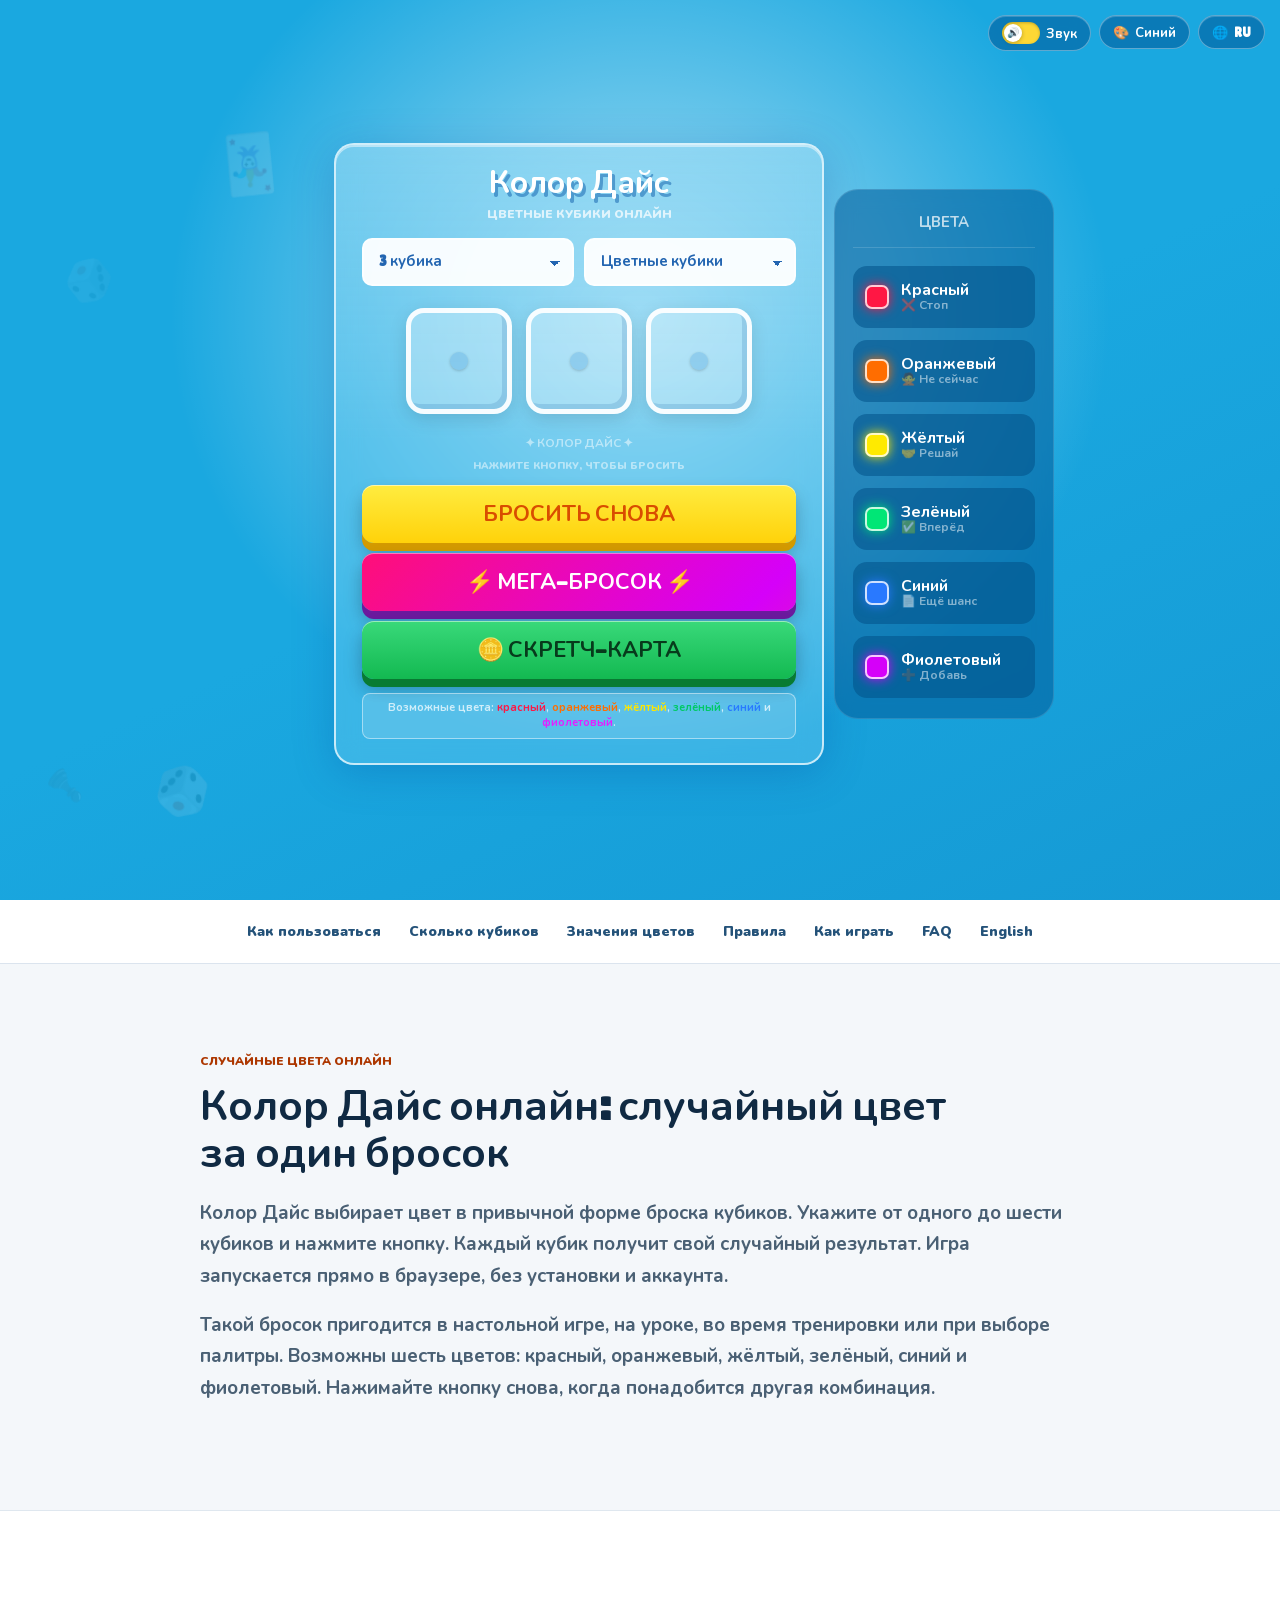
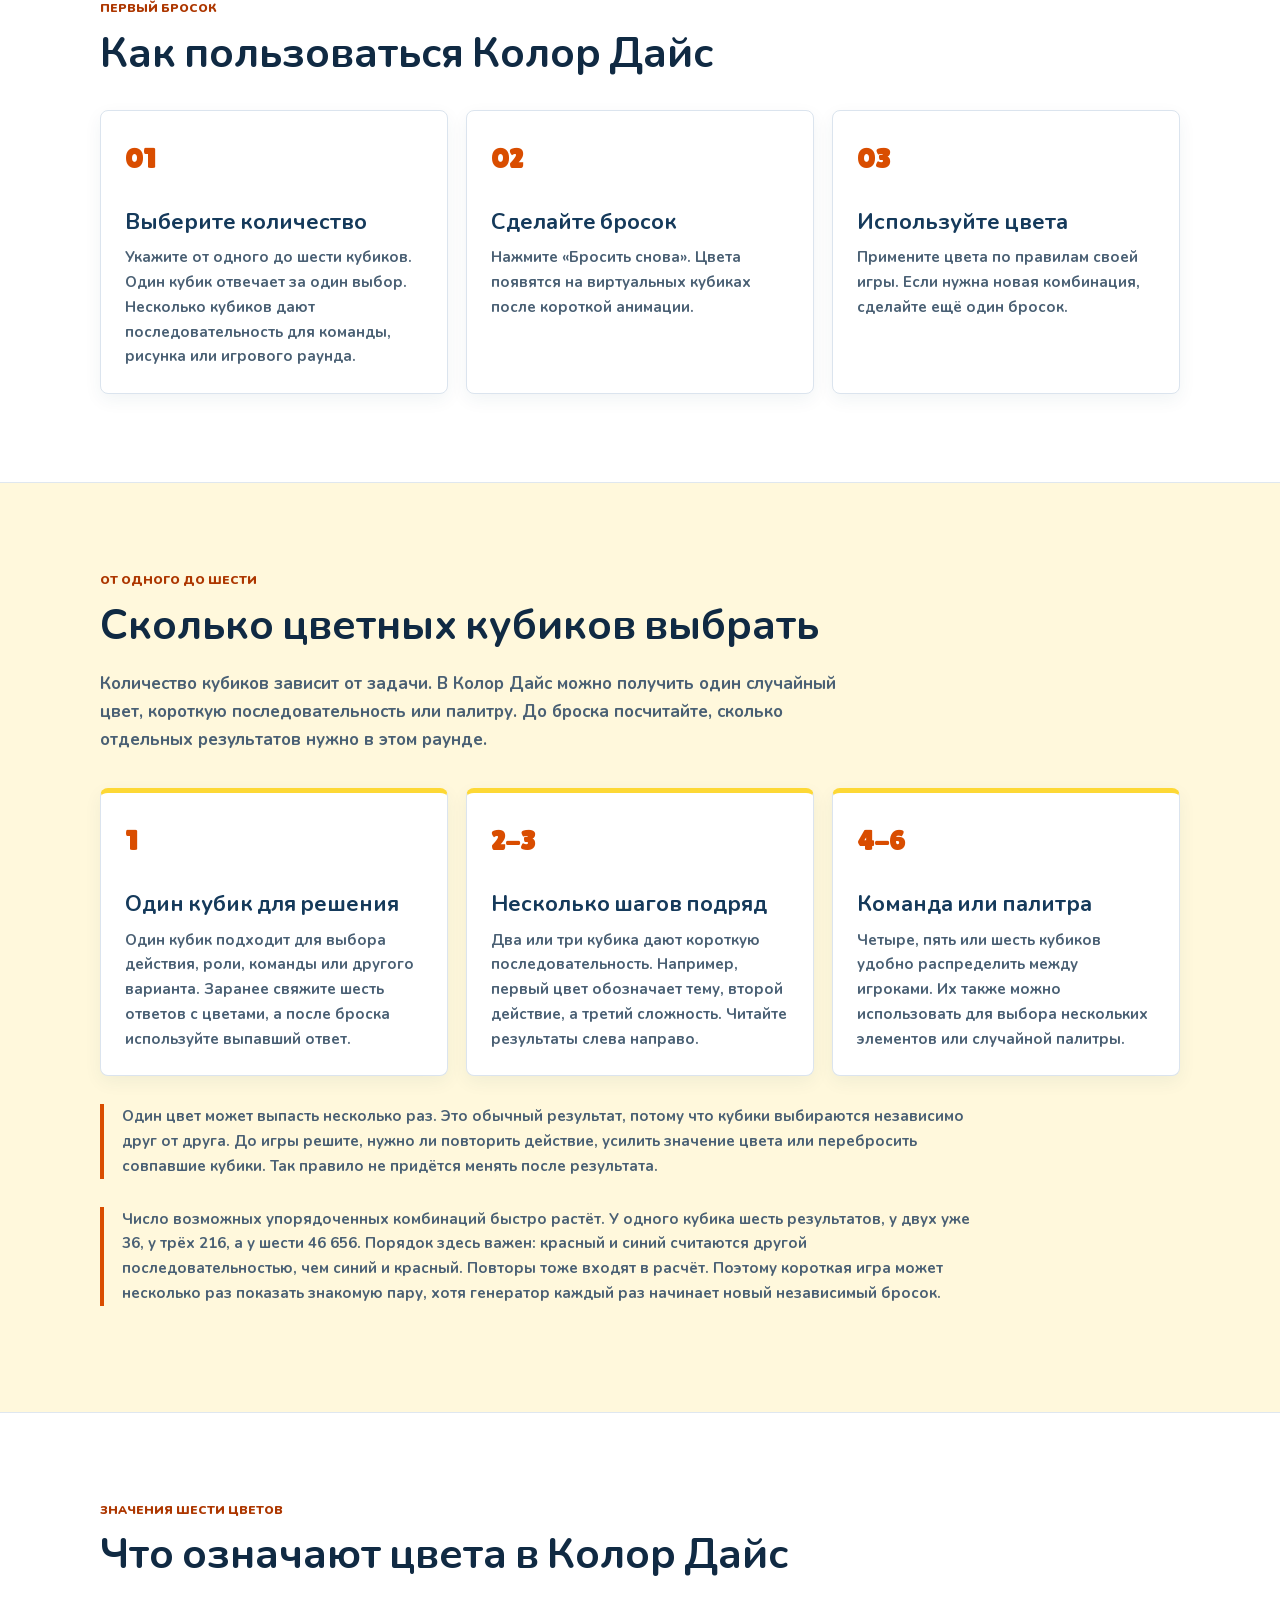
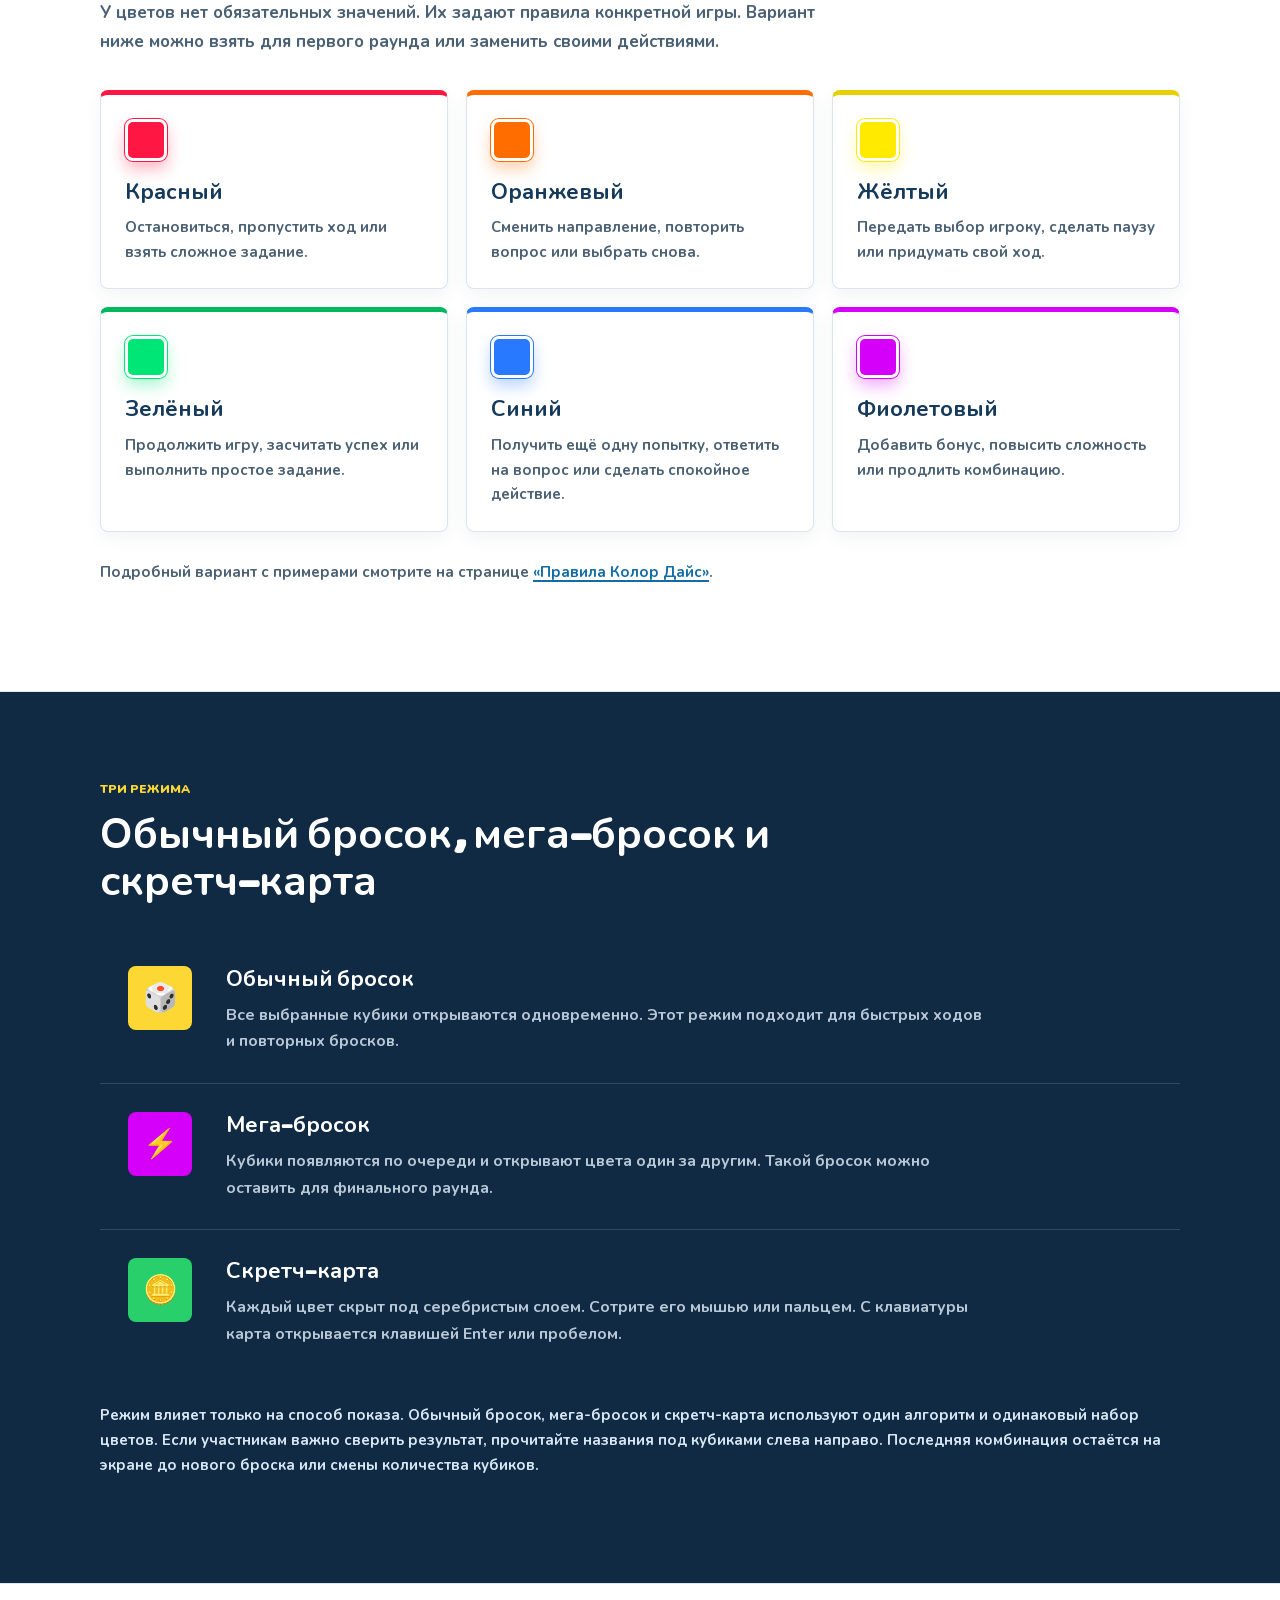
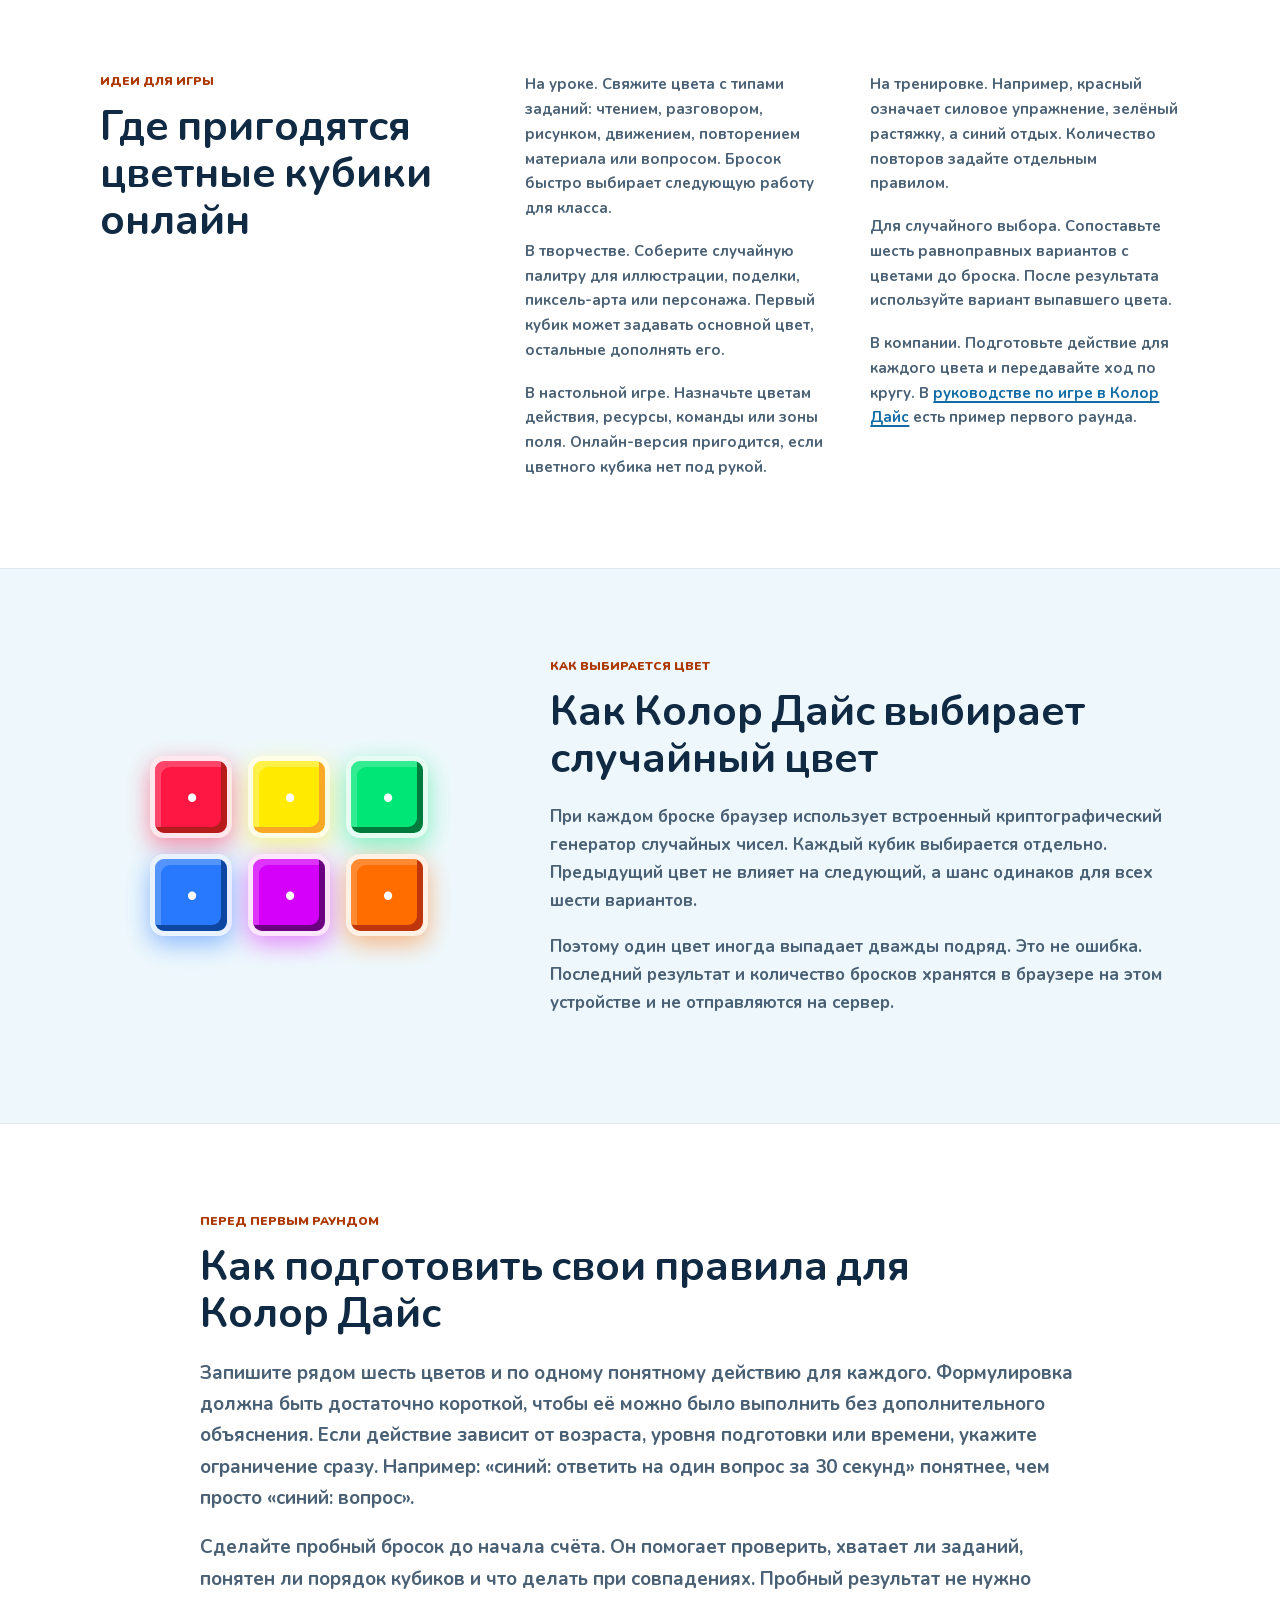
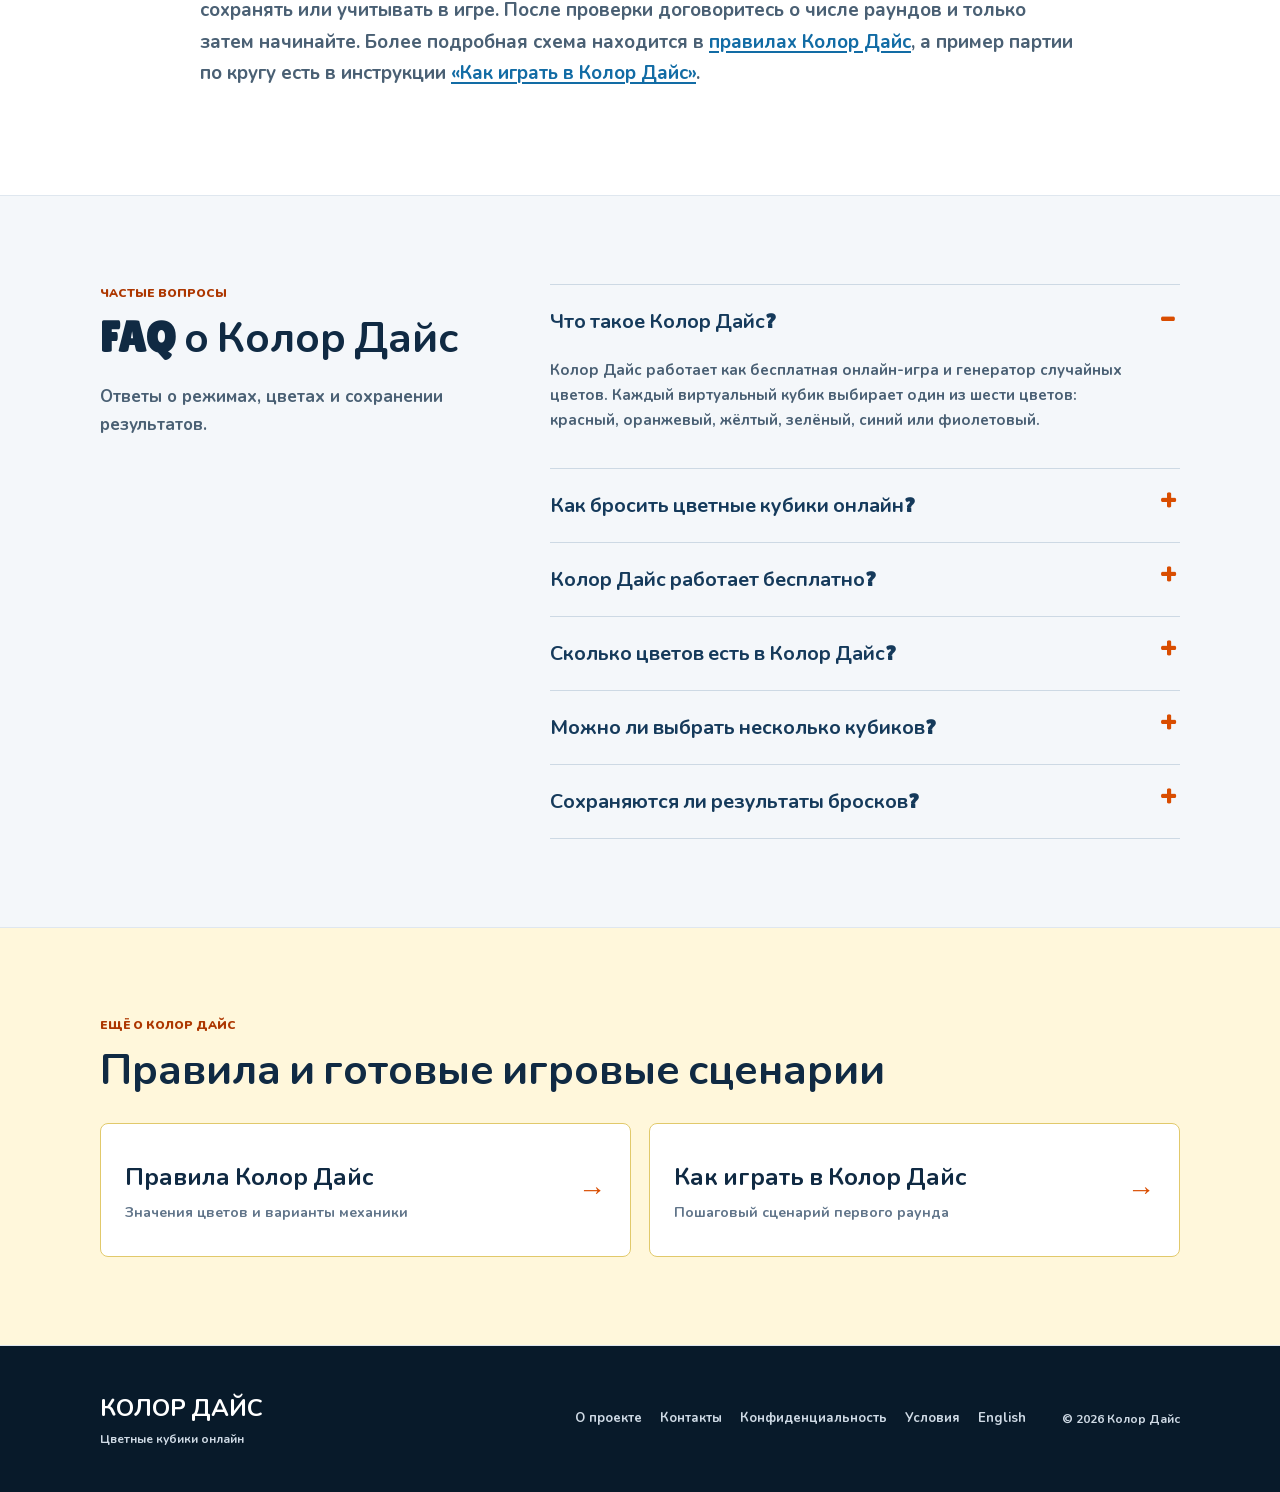
==== commit 1006254e: "Prepare site for AdSense review" ====
--- a/index.html
+++ b/index.html
@@ -3,8 +3,8 @@
 <head>
   <meta charset="utf-8">
   <meta name="viewport" content="width=device-width, initial-scale=1">
-  <title>Колор Дайс - бросить цветные кубики онлайн | Color Dice</title>
-  <meta name="description" content="Колор Дайс - бесплатные цветные кубики онлайн. Выберите от 1 до 6 кубиков, бросьте их и получите случайные цвета для игры, задания или выбора. Без регистрации.">
+  <title>Колор Дайс: бросить цветные кубики онлайн | Color Dice</title>
+  <meta name="description" content="Колор Дайс: бесплатные цветные кубики онлайн. Выберите от 1 до 6 кубиков и получите случайные цвета для игры, задания или выбора. Без регистрации.">
   <meta name="robots" content="index, follow, max-image-preview:large">
   <meta name="theme-color" content="#1aa8e0">
   <link rel="canonical" href="https://xn--80ahqbfrbqm.com/">
@@ -16,9 +16,9 @@
   <link rel="preload" href="/assets/fonts/lilita-one.woff2" as="font" type="font/woff2" crossorigin>
   <link rel="preload" href="/assets/fonts/nunito-cyrillic.woff2" as="font" type="font/woff2" crossorigin>
   <script>document.documentElement.classList.add("js")</script>
-  <link rel="stylesheet" href="/styles.css?v=20260712-2">
-
-  <meta property="og:title" content="Колор Дайс - бросьте цветные кубики онлайн">
+  <link rel="stylesheet" href="/styles.css?v=20260716-1">
+
+  <meta property="og:title" content="Колор Дайс: бросьте цветные кубики онлайн">
   <meta property="og:description" content="Выберите от 1 до 6 кубиков и мгновенно получите случайные цвета в бесплатной игре Колор Дайс.">
   <meta property="og:url" content="https://xn--80ahqbfrbqm.com/">
   <meta property="og:type" content="website">
@@ -29,7 +29,7 @@
   <meta property="og:image:height" content="630">
   <meta property="og:image:alt" content="Игра Колор Дайс с тремя цветными кубиками">
   <meta name="twitter:card" content="summary_large_image">
-  <meta name="twitter:title" content="Колор Дайс - цветные кубики онлайн">
+  <meta name="twitter:title" content="Колор Дайс: цветные кубики онлайн">
   <meta name="twitter:description" content="Бросьте до шести цветных кубиков и получите случайную комбинацию онлайн.">
   <meta name="twitter:image" content="https://xn--80ahqbfrbqm.com/assets/kolor-dais-og.png">
   <meta name="twitter:image:alt" content="Игра Колор Дайс с тремя цветными кубиками">
@@ -67,7 +67,7 @@
             "name": "Что такое Колор Дайс?",
             "acceptedAnswer": {
               "@type": "Answer",
-              "text": "Колор Дайс - это бесплатная онлайн-игра и генератор случайных цветов. Каждый виртуальный кубик выбирает один из шести цветов: красный, оранжевый, жёлтый, зелёный, синий или фиолетовый."
+              "text": "Колор Дайс работает как бесплатная онлайн-игра и генератор случайных цветов. Каждый виртуальный кубик выбирает один из шести цветов: красный, оранжевый, жёлтый, зелёный, синий или фиолетовый."
             }
           },
           {
@@ -118,14 +118,6 @@
 </head>
 <body class="theme-blue">
   <a class="skip-link" href="#main-content">Перейти к описанию</a>
-
-  <div class="start-screen" id="start-screen">
-    <div class="start-content">
-      <div class="start-title">КОЛОР ДАЙС</div>
-      <p class="start-subtitle">ЦВЕТНЫЕ КУБИКИ ОНЛАЙН</p>
-      <button class="start-button" id="start-button" type="button">БРОСИТЬ КУБИКИ <span aria-hidden="true">🎲</span></button>
-    </div>
-  </div>
 
   <section class="game-stage" id="tool" aria-labelledby="game-title">
     <div class="background-glow" aria-hidden="true"></div>
@@ -151,21 +143,8 @@
         </div>
       </div>
 
-      <div class="menu-wrap" id="player-wrap">
-        <button class="toolbar-button" id="player-toggle" type="button" aria-haspopup="dialog" aria-expanded="false">
-          <span aria-hidden="true">🔎</span> Игрок
-        </button>
-        <div class="toolbar-menu player-menu" id="player-menu">
-          <p>Ваш код: <strong id="player-code">...</strong></p>
-          <p class="player-stat">Бросков: <strong id="roll-count">0</strong></p>
-          <label for="player-code-input">Проверить код</label>
-          <input id="player-code-input" type="text" maxlength="6" autocomplete="off" placeholder="Введите код">
-          <button class="player-check" id="player-check" type="button">Проверить</button>
-          <p class="player-result" id="player-result" aria-live="polite"></p>
-        </div>
-      </div>
       <div class="menu-wrap" id="language-wrap">
-        <button class="toolbar-button" id="language-toggle" type="button" aria-haspopup="menu" aria-expanded="false" aria-label="Выбрать язык">
+        <button class="toolbar-button" id="language-toggle" type="button" aria-haspopup="menu" aria-expanded="false" aria-label="🌐 RU: выбрать язык">
           <span aria-hidden="true">🌐</span> RU
         </button>
         <div class="toolbar-menu language-menu" id="language-menu" role="menu" aria-label="Язык">
@@ -176,14 +155,14 @@
     </div>
 
     <div class="roll-overlay" id="roll-overlay" aria-hidden="true">
-      <p class="overlay-title" id="roll-message">УДАЧИ!</p>
+      <p class="overlay-title" id="roll-message">БРОСОК...</p>
       <div class="ghost-dice" id="ghost-dice" aria-hidden="true"></div>
       <div class="ticker" aria-hidden="true"><span>✦ КОЛОР ДАЙС ✦ СЛУЧАЙНЫЕ ЦВЕТА ✦ КОЛОР ДАЙС ✦ СЛУЧАЙНЫЕ ЦВЕТА ✦</span></div>
     </div>
 
     <div class="mega-overlay" id="mega-overlay" aria-hidden="true">
       <p class="mega-title">⚡ МЕГА-БРОСОК ⚡</p>
-      <p class="mega-subtitle">МАКСИМУМ УДАЧИ</p>
+      <p class="mega-subtitle">ЦВЕТА ПО ОЧЕРЕДИ</p>
       <div class="mega-dice-row" id="mega-dice-row"></div>
       <div class="mega-progress" id="mega-progress" aria-hidden="true"></div>
       <button class="overlay-close" id="mega-close" type="button" disabled>✓ Готово</button>
@@ -230,7 +209,7 @@
         <p class="game-mark">✦ КОЛОР ДАЙС ✦</p>
         <p class="last-result" id="last-result">НАЖМИТЕ КНОПКУ, ЧТОБЫ БРОСИТЬ</p>
 
-        <button class="game-button roll-button" id="roll-button" type="button">БРОСИТЬ СНОВА!</button>
+        <button class="game-button roll-button" id="roll-button" type="button">БРОСИТЬ СНОВА</button>
         <button class="game-button mega-button" id="mega-button" type="button"><span aria-hidden="true">⚡</span> МЕГА-БРОСОК <span aria-hidden="true">⚡</span></button>
         <button class="game-button scratch-button" id="scratch-button" type="button"><span aria-hidden="true">🪙</span> СКРЕТЧ-КАРТА</button>
 
@@ -264,32 +243,32 @@
 
     <section class="content-band intro-band">
       <div class="content-container prose-lead">
-        <p class="eyebrow">ГЕНЕРАТОР СЛУЧАЙНЫХ ЦВЕТОВ</p>
+        <p class="eyebrow">СЛУЧАЙНЫЕ ЦВЕТА ОНЛАЙН</p>
         <h2>Колор Дайс онлайн: случайный цвет за один бросок</h2>
-        <p><strong>Колор Дайс</strong> превращает обычный выбор цвета в короткую игру. Выберите от одного до шести кубиков, нажмите кнопку и получите независимый случайный цвет на каждом кубике. Сервис работает прямо в браузере: не нужно устанавливать приложение, создавать аккаунт или ждать загрузки результата.</p>
-        <p>Онлайн-кубики подходят для настольной игры, творческого задания, жеребьёвки, урока, тренировки или ситуации, когда решение хочется доверить случаю. В набор входят красный, оранжевый, жёлтый, зелёный, синий и фиолетовый цвета. Новый бросок создаёт новую комбинацию, поэтому Колор Дайс можно использовать столько раз, сколько требуется.</p>
+        <p><strong>Колор Дайс</strong> выбирает цвет в привычной форме броска кубиков. Укажите от одного до шести кубиков и нажмите кнопку. Каждый кубик получит свой случайный результат. Игра запускается прямо в браузере, без установки и аккаунта.</p>
+        <p>Такой бросок пригодится в настольной игре, на уроке, во время тренировки или при выборе палитры. Возможны шесть цветов: красный, оранжевый, жёлтый, зелёный, синий и фиолетовый. Нажимайте кнопку снова, когда понадобится другая комбинация.</p>
       </div>
     </section>
 
     <section class="content-band" id="how-it-works">
       <div class="content-container">
-        <p class="eyebrow">ТРИ ПРОСТЫХ ШАГА</p>
+        <p class="eyebrow">ПЕРВЫЙ БРОСОК</p>
         <h2>Как пользоваться Колор Дайс</h2>
         <div class="steps-grid">
           <article>
             <span class="step-number">01</span>
             <h3>Выберите количество</h3>
-            <p>Укажите от одного до шести кубиков. Один кубик даёт один случайный цвет, а несколько кубиков собирают комбинацию для команды, рисунка или игрового раунда.</p>
+            <p>Укажите от одного до шести кубиков. Один кубик отвечает за один выбор. Несколько кубиков дают последовательность для команды, рисунка или игрового раунда.</p>
           </article>
           <article>
             <span class="step-number">02</span>
             <h3>Сделайте бросок</h3>
-            <p>Нажмите «Бросить снова». Колор Дайс перемешает варианты и покажет результат на ярких виртуальных кубиках.</p>
+            <p>Нажмите «Бросить снова». Цвета появятся на виртуальных кубиках после короткой анимации.</p>
           </article>
           <article>
             <span class="step-number">03</span>
             <h3>Используйте цвета</h3>
-            <p>Следуйте правилам своей игры, распределите задания по цветам или сохраните комбинацию. Для нового результата просто повторите бросок.</p>
+            <p>Примените цвета по правилам своей игры. Если нужна новая комбинация, сделайте ещё один бросок.</p>
           </article>
         </div>
       </div>
@@ -299,40 +278,41 @@
       <div class="content-container">
         <p class="eyebrow">ОТ ОДНОГО ДО ШЕСТИ</p>
         <h2>Сколько цветных кубиков выбрать</h2>
-        <p class="section-intro">Количество кубиков определяет формат результата. В Колор Дайс можно получить один случайный цвет, короткую последовательность или полноценную палитру. Выберите число до броска, исходя из того, сколько независимых решений требуется в текущем раунде.</p>
+        <p class="section-intro">Количество кубиков зависит от задачи. В Колор Дайс можно получить один случайный цвет, короткую последовательность или палитру. До броска посчитайте, сколько отдельных результатов нужно в этом раунде.</p>
         <div class="steps-grid count-grid">
           <article>
             <span class="step-number">1</span>
             <h3>Один кубик для решения</h3>
-            <p>Используйте один кубик, когда нужно выбрать одно действие, роль, команду или вариант. Заранее сопоставьте шесть возможных ответов с цветами и выполните тот, который покажет генератор.</p>
+            <p>Один кубик подходит для выбора действия, роли, команды или другого варианта. Заранее свяжите шесть ответов с цветами, а после броска используйте выпавший ответ.</p>
           </article>
           <article>
             <span class="step-number">2-3</span>
             <h3>Несколько шагов подряд</h3>
-            <p>Два или три кубика удобны для последовательности. Первый цвет может обозначать тему, второй - действие, третий - уровень сложности. Результаты читаются слева направо.</p>
+            <p>Два или три кубика дают короткую последовательность. Например, первый цвет обозначает тему, второй действие, а третий сложность. Читайте результаты слева направо.</p>
           </article>
           <article>
             <span class="step-number">4-6</span>
             <h3>Команда или палитра</h3>
-            <p>Четыре-шесть кубиков подходят для распределения между игроками, выбора нескольких элементов и создания цветовой палитры. Каждый участник получает отдельный результат или берёт один цвет из общей комбинации.</p>
-          </article>
-        </div>
-        <p class="count-guide-note">Одинаковые цвета могут появиться на нескольких кубиках. Это корректный случайный результат: каждый кубик выбирается независимо. До начала игры договоритесь, означают ли повторы повтор действия, усиление одного цвета или переброс только совпавших кубиков. Такой порядок сохраняет правила понятными и не позволяет менять их после появления удобной или неудобной комбинации.</p>
+            <p>Четыре, пять или шесть кубиков удобно распределить между игроками. Их также можно использовать для выбора нескольких элементов или случайной палитры.</p>
+          </article>
+        </div>
+        <p class="count-guide-note">Один цвет может выпасть несколько раз. Это обычный результат, потому что кубики выбираются независимо друг от друга. До игры решите, нужно ли повторить действие, усилить значение цвета или перебросить совпавшие кубики. Так правило не придётся менять после результата.</p>
+        <p class="count-guide-note">Число возможных упорядоченных комбинаций быстро растёт. У одного кубика шесть результатов, у двух уже 36, у трёх 216, а у шести 46 656. Порядок здесь важен: красный и синий считаются другой последовательностью, чем синий и красный. Повторы тоже входят в расчёт. Поэтому короткая игра может несколько раз показать знакомую пару, хотя генератор каждый раз начинает новый независимый бросок.</p>
       </div>
     </section>
 
     <section class="content-band color-values-band" id="color-values">
       <div class="content-container">
-        <p class="eyebrow">ШЕСТЬ РАВНЫХ ВАРИАНТОВ</p>
+        <p class="eyebrow">ЗНАЧЕНИЯ ШЕСТИ ЦВЕТОВ</p>
         <h2>Что означают цвета в Колор Дайс</h2>
-        <p class="section-intro">У цвета нет обязательного значения: смысл задают правила вашей игры. Ниже приведён готовый нейтральный вариант, который можно использовать сразу или заменить собственными действиями.</p>
+        <p class="section-intro">У цветов нет обязательных значений. Их задают правила конкретной игры. Вариант ниже можно взять для первого раунда или заменить своими действиями.</p>
         <div class="color-grid">
-          <article class="red-accent"><span class="large-swatch red" aria-hidden="true"></span><h3>Красный</h3><p>Остановка, пропуск хода или самое смелое задание.</p></article>
-          <article class="orange-accent"><span class="large-swatch orange" aria-hidden="true"></span><h3>Оранжевый</h3><p>Смена направления, повтор вопроса или новый вариант.</p></article>
-          <article class="yellow-accent"><span class="large-swatch yellow" aria-hidden="true"></span><h3>Жёлтый</h3><p>Выбор игрока, короткая пауза или творческий ход.</p></article>
-          <article class="green-accent"><span class="large-swatch green" aria-hidden="true"></span><h3>Зелёный</h3><p>Разрешение продолжать, успешный ход или простое задание.</p></article>
-          <article class="blue-accent"><span class="large-swatch blue" aria-hidden="true"></span><h3>Синий</h3><p>Дополнительная попытка, спокойное действие или вопрос.</p></article>
-          <article class="purple-accent"><span class="large-swatch purple" aria-hidden="true"></span><h3>Фиолетовый</h3><p>Бонус, усложнение или ещё один элемент комбинации.</p></article>
+          <article class="red-accent"><span class="large-swatch red" aria-hidden="true"></span><h3>Красный</h3><p>Остановиться, пропустить ход или взять сложное задание.</p></article>
+          <article class="orange-accent"><span class="large-swatch orange" aria-hidden="true"></span><h3>Оранжевый</h3><p>Сменить направление, повторить вопрос или выбрать снова.</p></article>
+          <article class="yellow-accent"><span class="large-swatch yellow" aria-hidden="true"></span><h3>Жёлтый</h3><p>Передать выбор игроку, сделать паузу или придумать свой ход.</p></article>
+          <article class="green-accent"><span class="large-swatch green" aria-hidden="true"></span><h3>Зелёный</h3><p>Продолжить игру, засчитать успех или выполнить простое задание.</p></article>
+          <article class="blue-accent"><span class="large-swatch blue" aria-hidden="true"></span><h3>Синий</h3><p>Получить ещё одну попытку, ответить на вопрос или сделать спокойное действие.</p></article>
+          <article class="purple-accent"><span class="large-swatch purple" aria-hidden="true"></span><h3>Фиолетовый</h3><p>Добавить бонус, повысить сложность или продлить комбинацию.</p></article>
         </div>
         <p class="text-link-line">Подробный вариант с примерами смотрите на странице <a href="/pravila/">«Правила Колор Дайс»</a>.</p>
       </div>
@@ -345,17 +325,18 @@
         <div class="mode-list">
           <article>
             <div class="mode-icon yellow-mode" aria-hidden="true">🎲</div>
-            <div><h3>Обычный бросок</h3><p>Самый быстрый режим Колор Дайс. Все выбранные кубики открываются одновременно, а цветовая комбинация сразу готова к использованию.</p></div>
+            <div><h3>Обычный бросок</h3><p>Все выбранные кубики открываются одновременно. Этот режим подходит для быстрых ходов и повторных бросков.</p></div>
           </article>
           <article>
             <div class="mode-icon purple-mode" aria-hidden="true">⚡</div>
-            <div><h3>Мега-бросок</h3><p>Результаты появляются по очереди с отдельной анимацией. Режим удобен для финального раунда или момента, когда хочется добавить ожидание.</p></div>
+            <div><h3>Мега-бросок</h3><p>Кубики появляются по очереди и открывают цвета один за другим. Такой бросок можно оставить для финального раунда.</p></div>
           </article>
           <article>
             <div class="mode-icon green-mode" aria-hidden="true">🪙</div>
-            <div><h3>Скретч-карта</h3><p>Каждый цвет скрыт под серебристым слоем. Сотрите покрытие мышью или пальцем, чтобы самостоятельно открыть все кубики.</p></div>
-          </article>
-        </div>
+            <div><h3>Скретч-карта</h3><p>Каждый цвет скрыт под серебристым слоем. Сотрите его мышью или пальцем. С клавиатуры карта открывается клавишей Enter или пробелом.</p></div>
+          </article>
+        </div>
+        <p class="text-link-line">Режим влияет только на способ показа. Обычный бросок, мега-бросок и скретч-карта используют один алгоритм и одинаковый набор цветов. Если участникам важно сверить результат, прочитайте названия под кубиками слева направо. Последняя комбинация остаётся на экране до нового броска или смены количества кубиков.</p>
       </div>
     </section>
 
@@ -366,12 +347,12 @@
           <h2>Где пригодятся цветные кубики онлайн</h2>
         </div>
         <div class="prose-columns">
-          <p><strong>На уроке.</strong> Назначьте каждому цвету тип задания: чтение, разговор, рисунок, движение, повторение или свободный вопрос. Бросок помогает быстро менять активность без долгого выбора учителя.</p>
-          <p><strong>В творчестве.</strong> Используйте комбинацию как палитру для иллюстрации, поделки, пиксель-арта или дизайна персонажа. Несколько кубиков подскажут основные и дополнительные цвета.</p>
-          <p><strong>В настольной игре.</strong> Свяжите цвета с действиями, ресурсами, командами или зонами поля. Колор Дайс заменит физический кубик, если его нет под рукой.</p>
-          <p><strong>На тренировке.</strong> Красный может означать силовое упражнение, зелёный - растяжку, синий - отдых. Количество повторов задаётся отдельным числовым кубиком или правилами раунда.</p>
-          <p><strong>Для случайного выбора.</strong> Когда все варианты равноправны, цветной кубик помогает принять нейтральное решение. Заранее сопоставьте вариант с цветом и согласитесь следовать результату.</p>
-          <p><strong>В компании.</strong> Создайте задания для каждого цвета и передавайте ход по кругу. В <a href="/kak-igrat/">руководстве по игре в Колор Дайс</a> есть готовый сценарий для первого раунда.</p>
+          <p><strong>На уроке.</strong> Свяжите цвета с типами заданий: чтением, разговором, рисунком, движением, повторением материала или вопросом. Бросок быстро выбирает следующую работу для класса.</p>
+          <p><strong>В творчестве.</strong> Соберите случайную палитру для иллюстрации, поделки, пиксель-арта или персонажа. Первый кубик может задавать основной цвет, остальные дополнять его.</p>
+          <p><strong>В настольной игре.</strong> Назначьте цветам действия, ресурсы, команды или зоны поля. Онлайн-версия пригодится, если цветного кубика нет под рукой.</p>
+          <p><strong>На тренировке.</strong> Например, красный означает силовое упражнение, зелёный растяжку, а синий отдых. Количество повторов задайте отдельным правилом.</p>
+          <p><strong>Для случайного выбора.</strong> Сопоставьте шесть равноправных вариантов с цветами до броска. После результата используйте вариант выпавшего цвета.</p>
+          <p><strong>В компании.</strong> Подготовьте действие для каждого цвета и передавайте ход по кругу. В <a href="/kak-igrat/">руководстве по игре в Колор Дайс</a> есть пример первого раунда.</p>
         </div>
       </div>
     </section>
@@ -382,11 +363,20 @@
           <span class="mini-die red">•</span><span class="mini-die yellow">•</span><span class="mini-die green">•</span><span class="mini-die blue">•</span><span class="mini-die purple">•</span><span class="mini-die orange">•</span>
         </div>
         <div>
-          <p class="eyebrow">ЧЕСТНЫЙ РЕЗУЛЬТАТ</p>
+          <p class="eyebrow">КАК ВЫБИРАЕТСЯ ЦВЕТ</p>
           <h2>Как Колор Дайс выбирает случайный цвет</h2>
-          <p>При каждом броске браузер получает случайные значения через встроенный криптографический генератор. Для каждого кубика выбор выполняется независимо: предыдущий цвет не влияет на следующий, а все шесть вариантов имеют одинаковый шанс.</p>
-          <p>Серия может содержать одинаковые цвета подряд. Это нормальное свойство случайного процесса, а не ошибка. История не отправляется на сервер: текущий результат и количество бросков хранятся только локально в вашем браузере.</p>
-        </div>
+          <p>При каждом броске браузер использует встроенный криптографический генератор случайных чисел. Каждый кубик выбирается отдельно. Предыдущий цвет не влияет на следующий, а шанс одинаков для всех шести вариантов.</p>
+          <p>Поэтому один цвет иногда выпадает дважды подряд. Это не ошибка. Последний результат и количество бросков хранятся в браузере на этом устройстве и не отправляются на сервер.</p>
+        </div>
+      </div>
+    </section>
+
+    <section class="content-band">
+      <div class="content-container prose-lead">
+        <p class="eyebrow">ПЕРЕД ПЕРВЫМ РАУНДОМ</p>
+        <h2>Как подготовить свои правила для Колор Дайс</h2>
+        <p>Запишите рядом шесть цветов и по одному понятному действию для каждого. Формулировка должна быть достаточно короткой, чтобы её можно было выполнить без дополнительного объяснения. Если действие зависит от возраста, уровня подготовки или времени, укажите ограничение сразу. Например: «синий: ответить на один вопрос за 30 секунд» понятнее, чем просто «синий: вопрос».</p>
+        <p>Сделайте пробный бросок до начала счёта. Он помогает проверить, хватает ли заданий, понятен ли порядок кубиков и что делать при совпадениях. Пробный результат не нужно сохранять или учитывать в игре. После проверки договоритесь о числе раундов и только затем начинайте. Более подробная схема находится в <a href="/pravila/">правилах Колор Дайс</a>, а пример партии по кругу есть в инструкции <a href="/kak-igrat/">«Как играть в Колор Дайс»</a>.</p>
       </div>
     </section>
 
@@ -395,12 +385,12 @@
         <div>
           <p class="eyebrow">ЧАСТЫЕ ВОПРОСЫ</p>
           <h2>FAQ о Колор Дайс</h2>
-          <p>Короткие ответы о бесплатной игре, цветах и результатах.</p>
+          <p>Ответы о режимах, цветах и сохранении результатов.</p>
         </div>
         <div class="faq-list">
           <details open>
             <summary>Что такое Колор Дайс?</summary>
-            <p>Колор Дайс - это бесплатная онлайн-игра и генератор случайных цветов. Каждый виртуальный кубик выбирает один из шести цветов: красный, оранжевый, жёлтый, зелёный, синий или фиолетовый.</p>
+            <p>Колор Дайс работает как бесплатная онлайн-игра и генератор случайных цветов. Каждый виртуальный кубик выбирает один из шести цветов: красный, оранжевый, жёлтый, зелёный, синий или фиолетовый.</p>
           </details>
           <details>
             <summary>Как бросить цветные кубики онлайн?</summary>
@@ -428,7 +418,7 @@
 
     <section class="content-band explore-band">
       <div class="content-container">
-        <p class="eyebrow">ПРОДОЛЖИТЬ</p>
+        <p class="eyebrow">ЕЩЁ О КОЛОР ДАЙС</p>
         <h2>Правила и готовые игровые сценарии</h2>
         <div class="explore-links">
           <a href="/pravila/"><span>Правила Колор Дайс</span><small>Значения цветов и варианты механики</small><strong aria-hidden="true">→</strong></a>
@@ -453,6 +443,6 @@
   </footer>
 
   <noscript><p class="noscript">Для работы генератора Колор Дайс включите JavaScript. Правила и описание игры доступны ниже без JavaScript.</p></noscript>
-  <script src="/app.js?v=20260712-1" defer></script>
+  <script src="/app.js?v=20260716-1" defer></script>
 </body>
 </html>
--- a/styles.css
+++ b/styles.css
@@ -53,10 +53,6 @@
   font-family: var(--body-font);
   font-weight: 700;
   line-height: 1.65;
-}
-
-body.is-gated {
-  overflow: hidden;
 }
 
 button,
@@ -222,91 +218,6 @@
   --select-text: #f5c842;
 }
 
-.start-screen {
-  position: fixed;
-  inset: 0;
-  z-index: 500;
-  display: none;
-  place-items: center;
-  padding: 24px;
-  background: var(--stage-bg);
-  transition: opacity 420ms ease, transform 420ms ease;
-}
-
-.js .start-screen {
-  display: grid;
-}
-
-.start-screen::before {
-  position: absolute;
-  inset: 0;
-  content: "";
-  background: radial-gradient(circle at 50% 42%, rgba(255, 255, 255, 0.1), transparent 44%);
-  pointer-events: none;
-}
-
-.start-screen.is-hidden {
-  opacity: 0;
-  transform: scale(1.04);
-  pointer-events: none;
-}
-
-.start-content {
-  position: relative;
-  display: flex;
-  flex-direction: column;
-  align-items: center;
-  gap: 20px;
-  text-align: center;
-  animation: start-in 560ms cubic-bezier(0.34, 1.56, 0.64, 1) both;
-}
-
-@keyframes start-in {
-  from { opacity: 0; transform: translateY(24px) scale(0.96); }
-  to { opacity: 1; transform: translateY(0) scale(1); }
-}
-
-.start-title {
-  color: #fff;
-  font-family: var(--display-font);
-  font-size: 72px;
-  line-height: 0.95;
-  text-shadow: 4px 6px 0 rgba(0, 72, 151, 0.48);
-}
-
-.start-subtitle {
-  margin: -5px 0 0;
-  color: rgba(255, 255, 255, 0.76);
-  font-size: 16px;
-  font-weight: 900;
-}
-
-.start-button {
-  min-width: 408px;
-  min-height: 102px;
-  padding: 20px 40px;
-  border: 0;
-  border-radius: 20px;
-  color: #d94d00;
-  background: #fdd835;
-  box-shadow: 0 10px 25px rgba(0, 0, 0, 0.24), inset 0 2px 0 rgba(255, 255, 255, 0.52);
-  cursor: pointer;
-  font-family: var(--display-font);
-  font-size: 42px;
-  line-height: 1;
-  transition: transform 130ms ease, filter 180ms ease, box-shadow 180ms ease;
-}
-
-.start-button:hover {
-  filter: brightness(1.07);
-  transform: translateY(-3px);
-  box-shadow: 0 15px 30px rgba(0, 0, 0, 0.28), inset 0 2px 0 rgba(255, 255, 255, 0.52);
-}
-
-.start-button:active {
-  transform: scale(0.97);
-}
-
 .game-stage {
   position: relative;
   z-index: 0;
@@ -346,19 +257,6 @@
   z-index: 30;
   display: flex;
   gap: 8px;
-}
-
-body.is-gated .game-stage {
-  z-index: auto;
-}
-
-body.is-gated .game-toolbar {
-  left: auto;
-  z-index: 510;
-}
-
-body.is-gated .game-toolbar > :not(#language-wrap) {
-  display: none;
 }
 
 .toolbar-button {
@@ -484,50 +382,6 @@
 .language-menu a span {
   color: var(--stage-muted);
   font-size: 11px;
-}
-
-.player-menu {
-  width: 230px;
-  padding: 14px;
-  font-size: 12px;
-}
-
-.player-menu p,
-.player-menu label {
-  margin: 0 0 7px;
-}
-
-.player-stat {
-  color: var(--stage-muted);
-}
-
-.player-menu input {
-  width: 100%;
-  height: 36px;
-  margin: 2px 0 7px;
-  padding: 0 10px;
-  border: 1px solid var(--control-border);
-  border-radius: 6px;
-  color: #102a43;
-  background: #fff;
-  text-transform: uppercase;
-}
-
-.player-check {
-  width: 100%;
-  min-height: 34px;
-  border: 0;
-  border-radius: 6px;
-  color: #7c2d12;
-  background: #fdd835;
-  cursor: pointer;
-  font-family: var(--display-font);
-}
-
-.player-result {
-  min-height: 20px;
-  margin-top: 8px !important;
-  color: var(--stage-muted);
 }
 
 .game-layout {
@@ -1426,6 +1280,10 @@
   color: #fdd835 !important;
 }
 
+.modes-band .text-link-line {
+  color: #d7e7f4;
+}
+
 .mode-list {
   display: grid;
   gap: 1px;
@@ -2011,6 +1869,10 @@
     font-size: 40px;
   }
 
+  html[lang="ru"] .legal-page .article-hero h1 {
+    font-size: 32px;
+  }
+
   .article-lead {
     font-size: 18px;
   }
@@ -2093,23 +1955,6 @@
 }
 
 @media (max-width: 560px) {
-  .start-title {
-    font-size: 48px;
-  }
-
-  .start-subtitle {
-    font-size: 13px;
-  }
-
-  .start-button {
-    min-width: 0;
-    width: min(100%, 340px);
-    min-height: 76px;
-    padding: 18px 22px;
-    border-radius: 16px;
-    font-size: 28px;
-  }
-
   .game-stage {
     padding: 76px 10px 26px;
   }
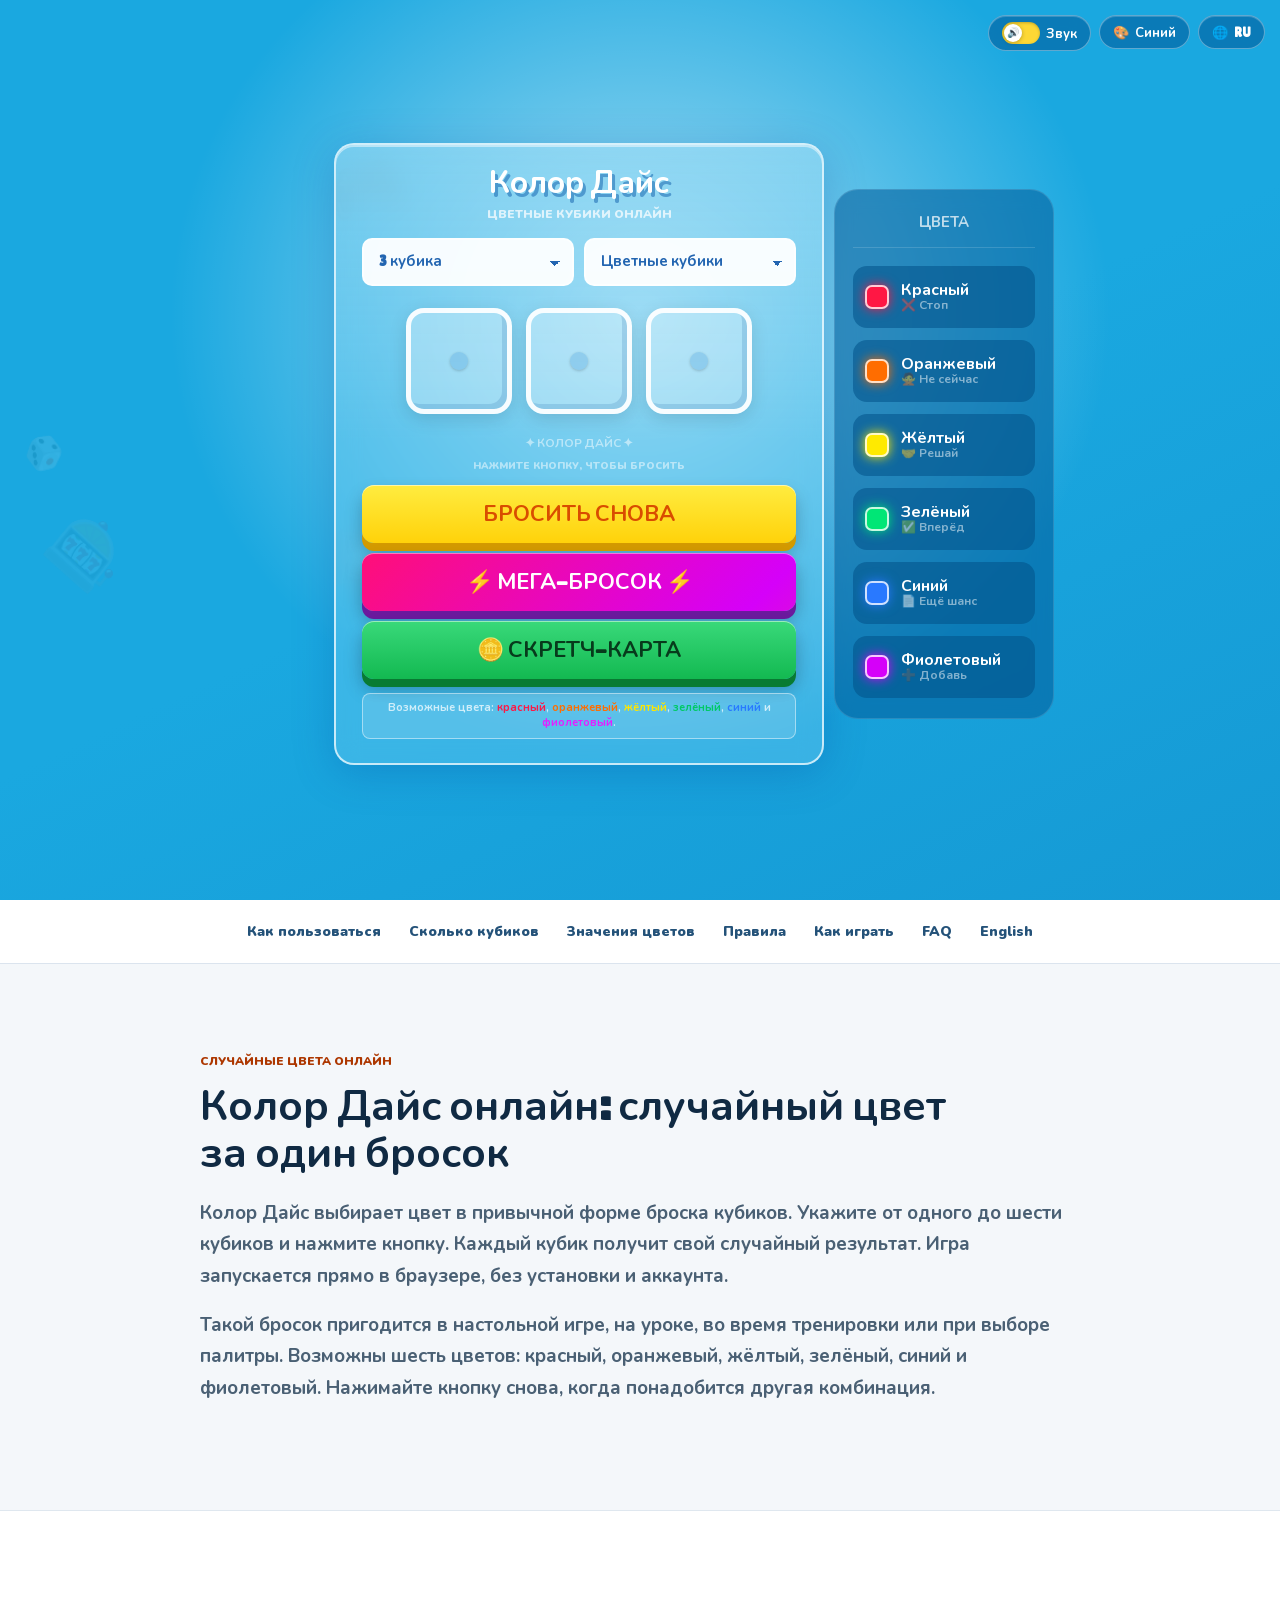
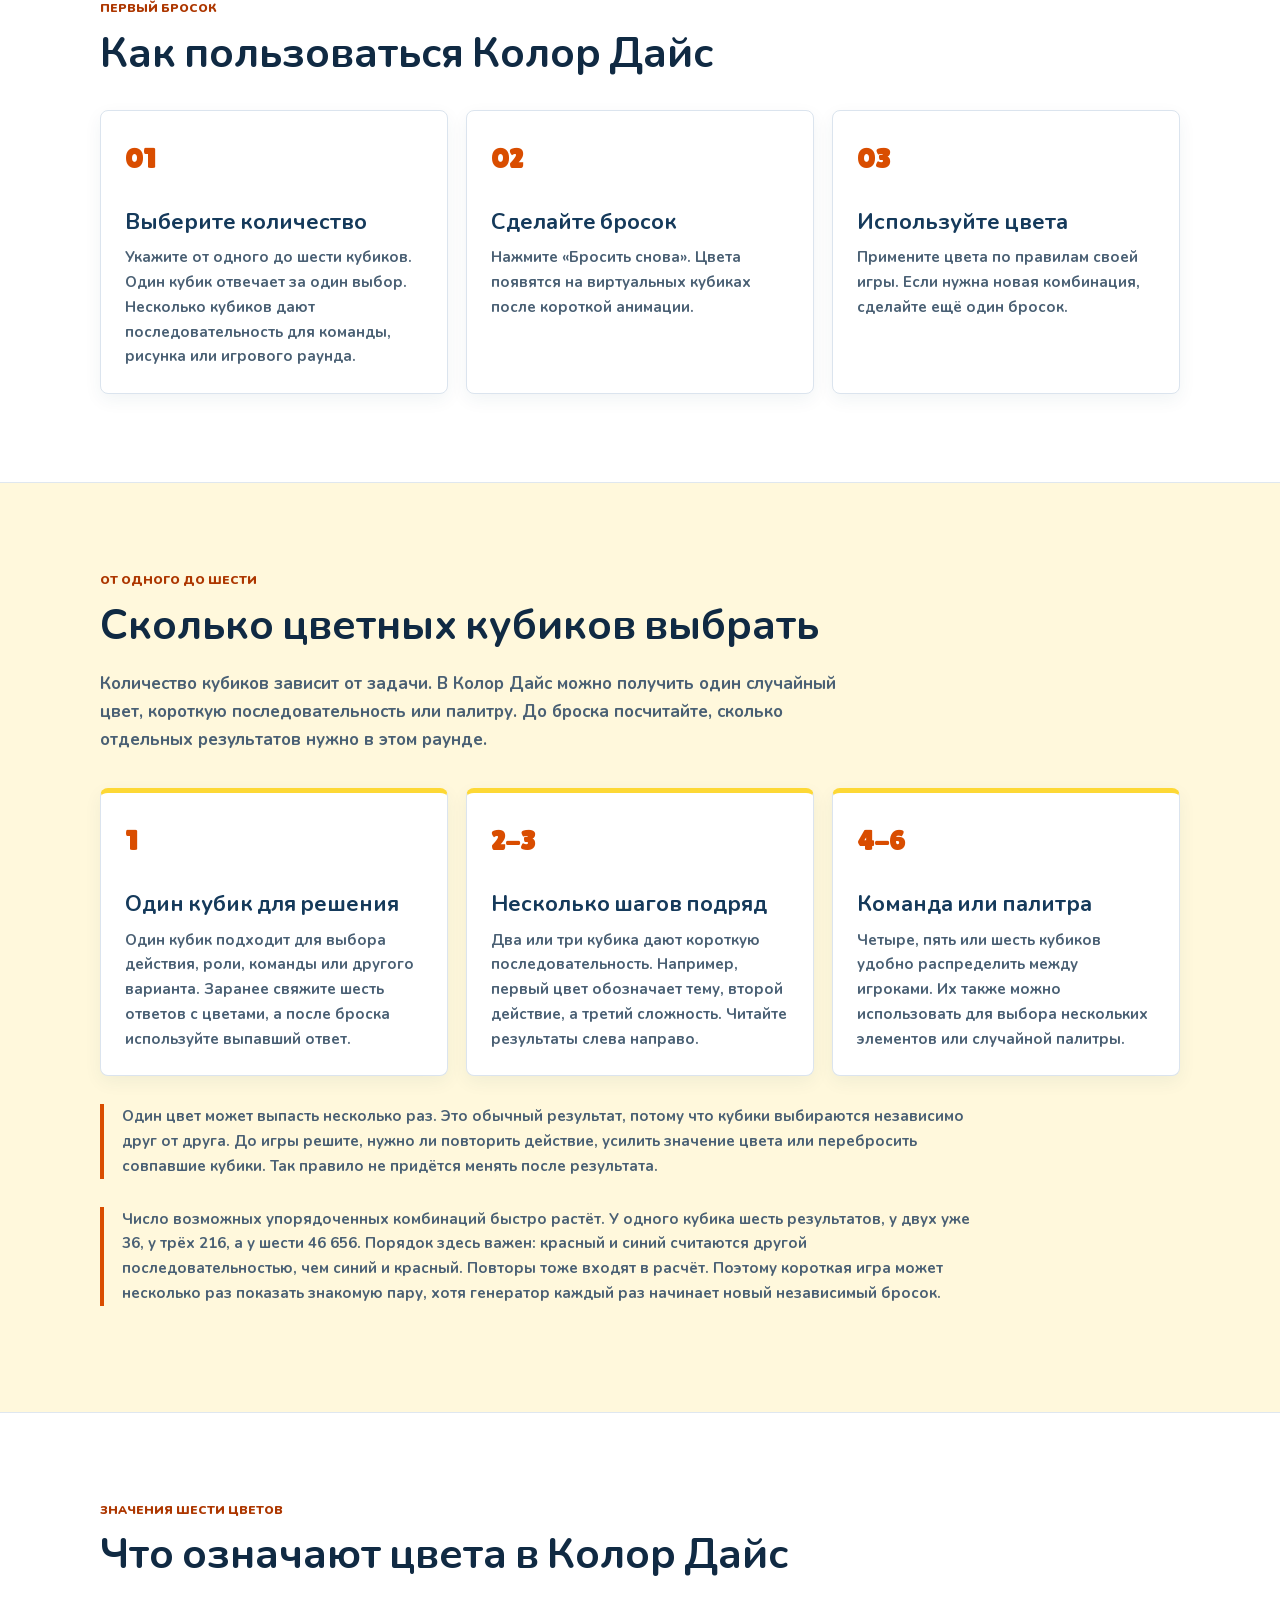
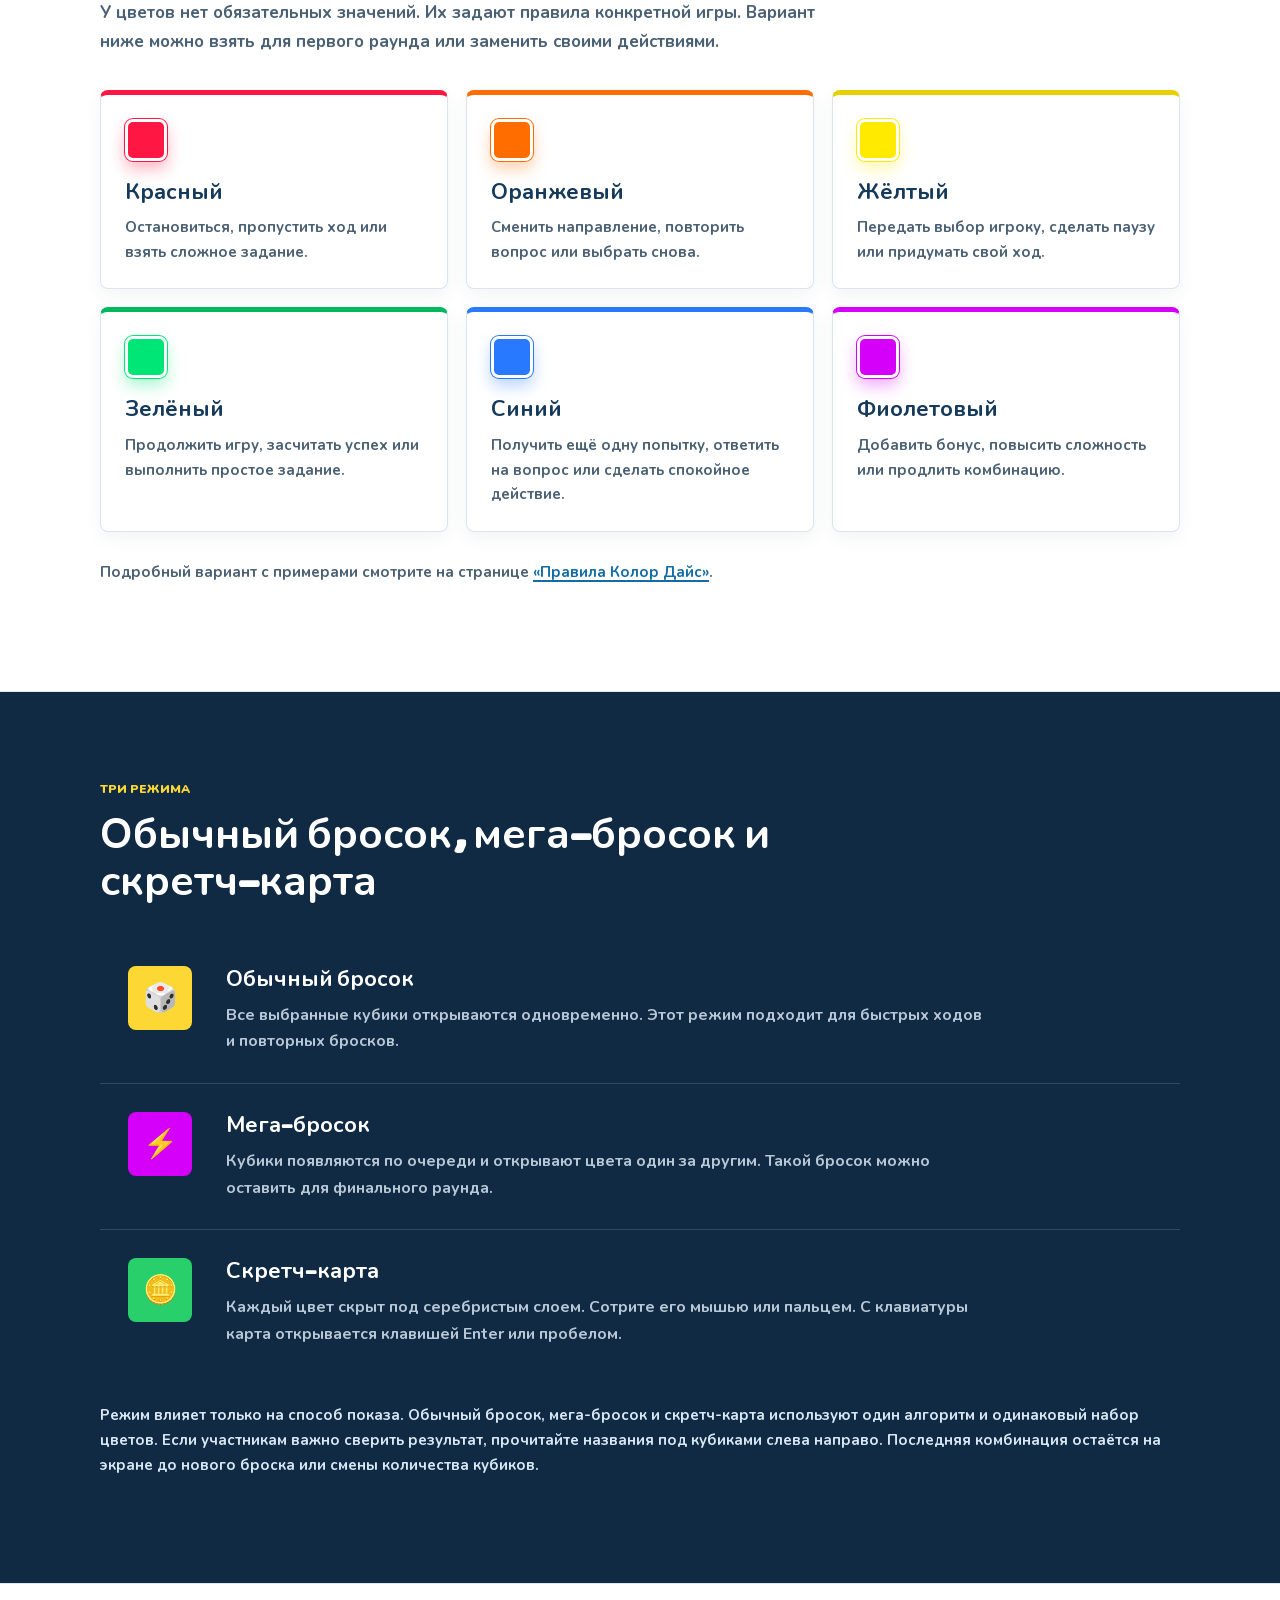
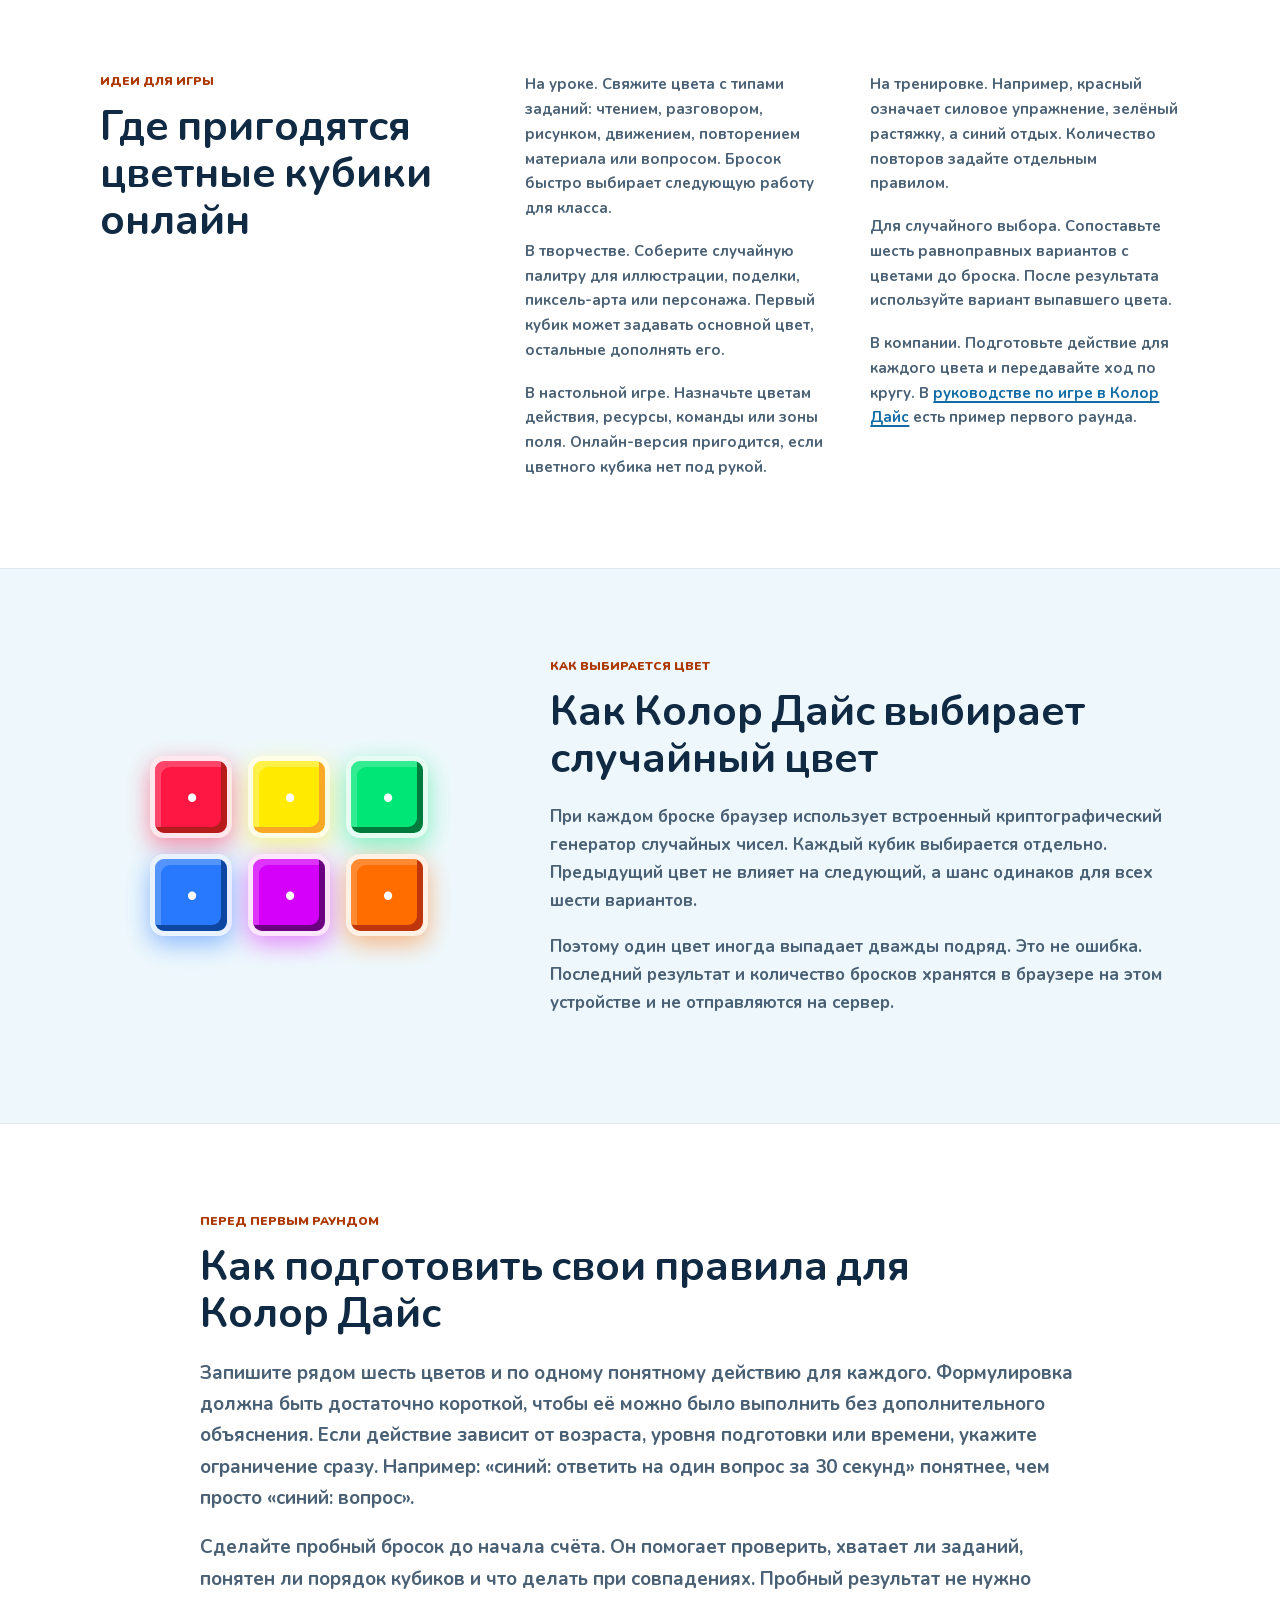
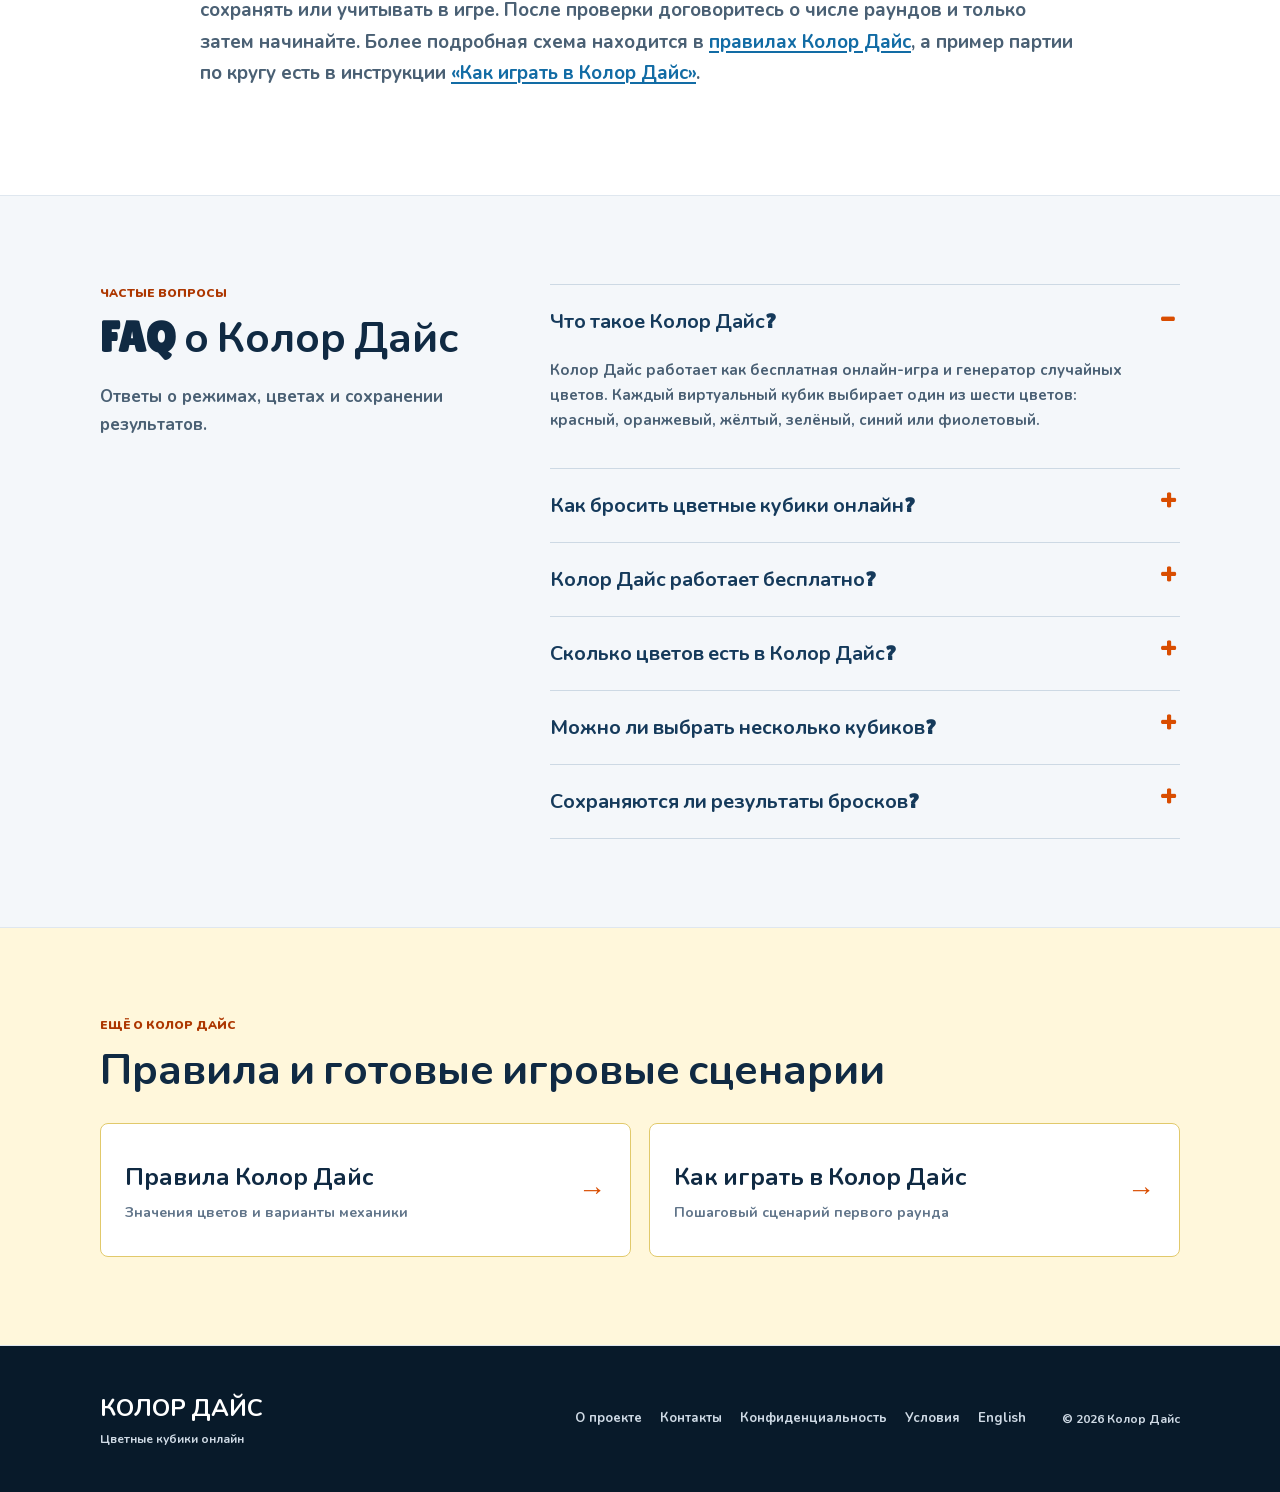
==== commit e0135fc5: "fix: refine AdSense readiness content Correct copy and metadata inconsistencies, refresh the English" ====
--- a/index.html
+++ b/index.html
@@ -27,12 +27,12 @@
   <meta property="og:image" content="https://xn--80ahqbfrbqm.com/assets/kolor-dais-og.png">
   <meta property="og:image:width" content="1200">
   <meta property="og:image:height" content="630">
-  <meta property="og:image:alt" content="Игра Колор Дайс с тремя цветными кубиками">
+  <meta property="og:image:alt" content="Обложка Колор Дайс: надпись «Цветные кубики онлайн» и жёлтая кнопка «Бросить кубики»">
   <meta name="twitter:card" content="summary_large_image">
   <meta name="twitter:title" content="Колор Дайс: цветные кубики онлайн">
   <meta name="twitter:description" content="Бросьте до шести цветных кубиков и получите случайную комбинацию онлайн.">
   <meta name="twitter:image" content="https://xn--80ahqbfrbqm.com/assets/kolor-dais-og.png">
-  <meta name="twitter:image:alt" content="Игра Колор Дайс с тремя цветными кубиками">
+  <meta name="twitter:image:alt" content="Обложка Колор Дайс: надпись «Цветные кубики онлайн» и жёлтая кнопка «Бросить кубики»">
 
   <script type="application/ld+json">
   {
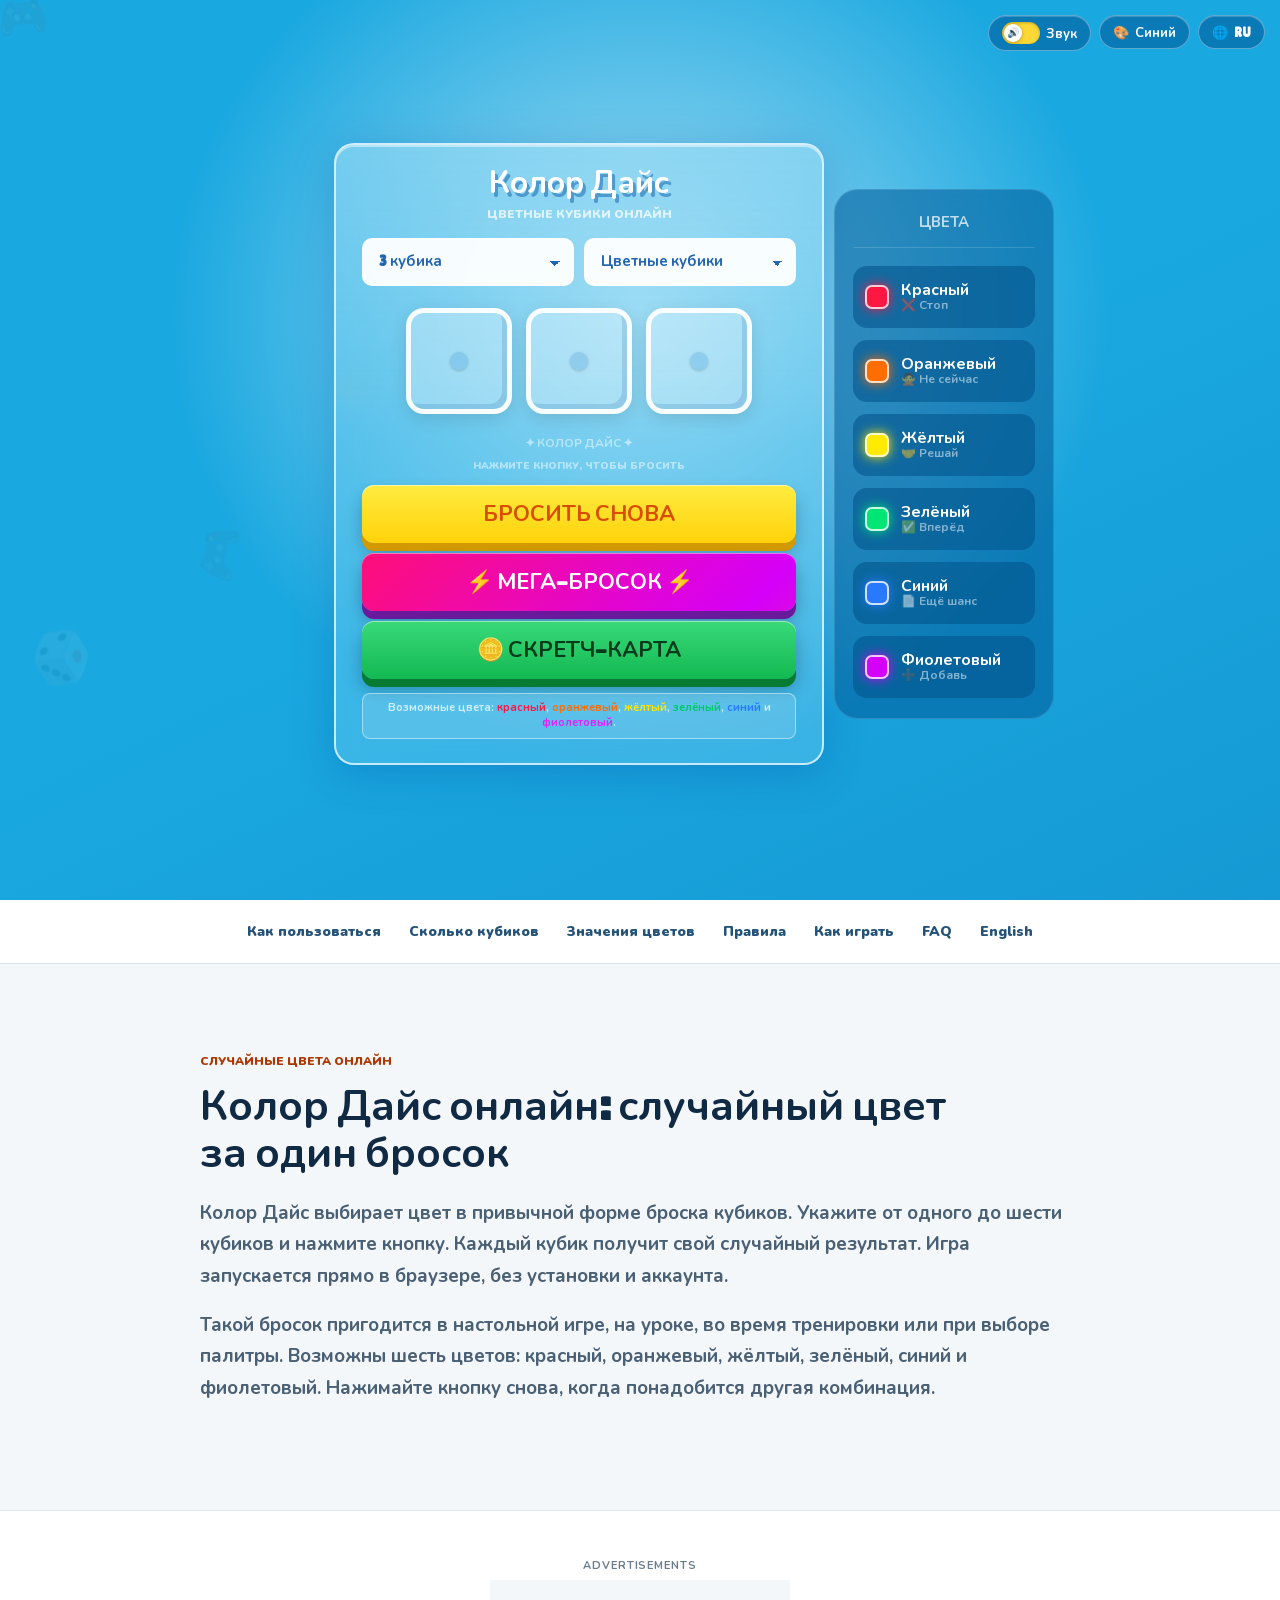
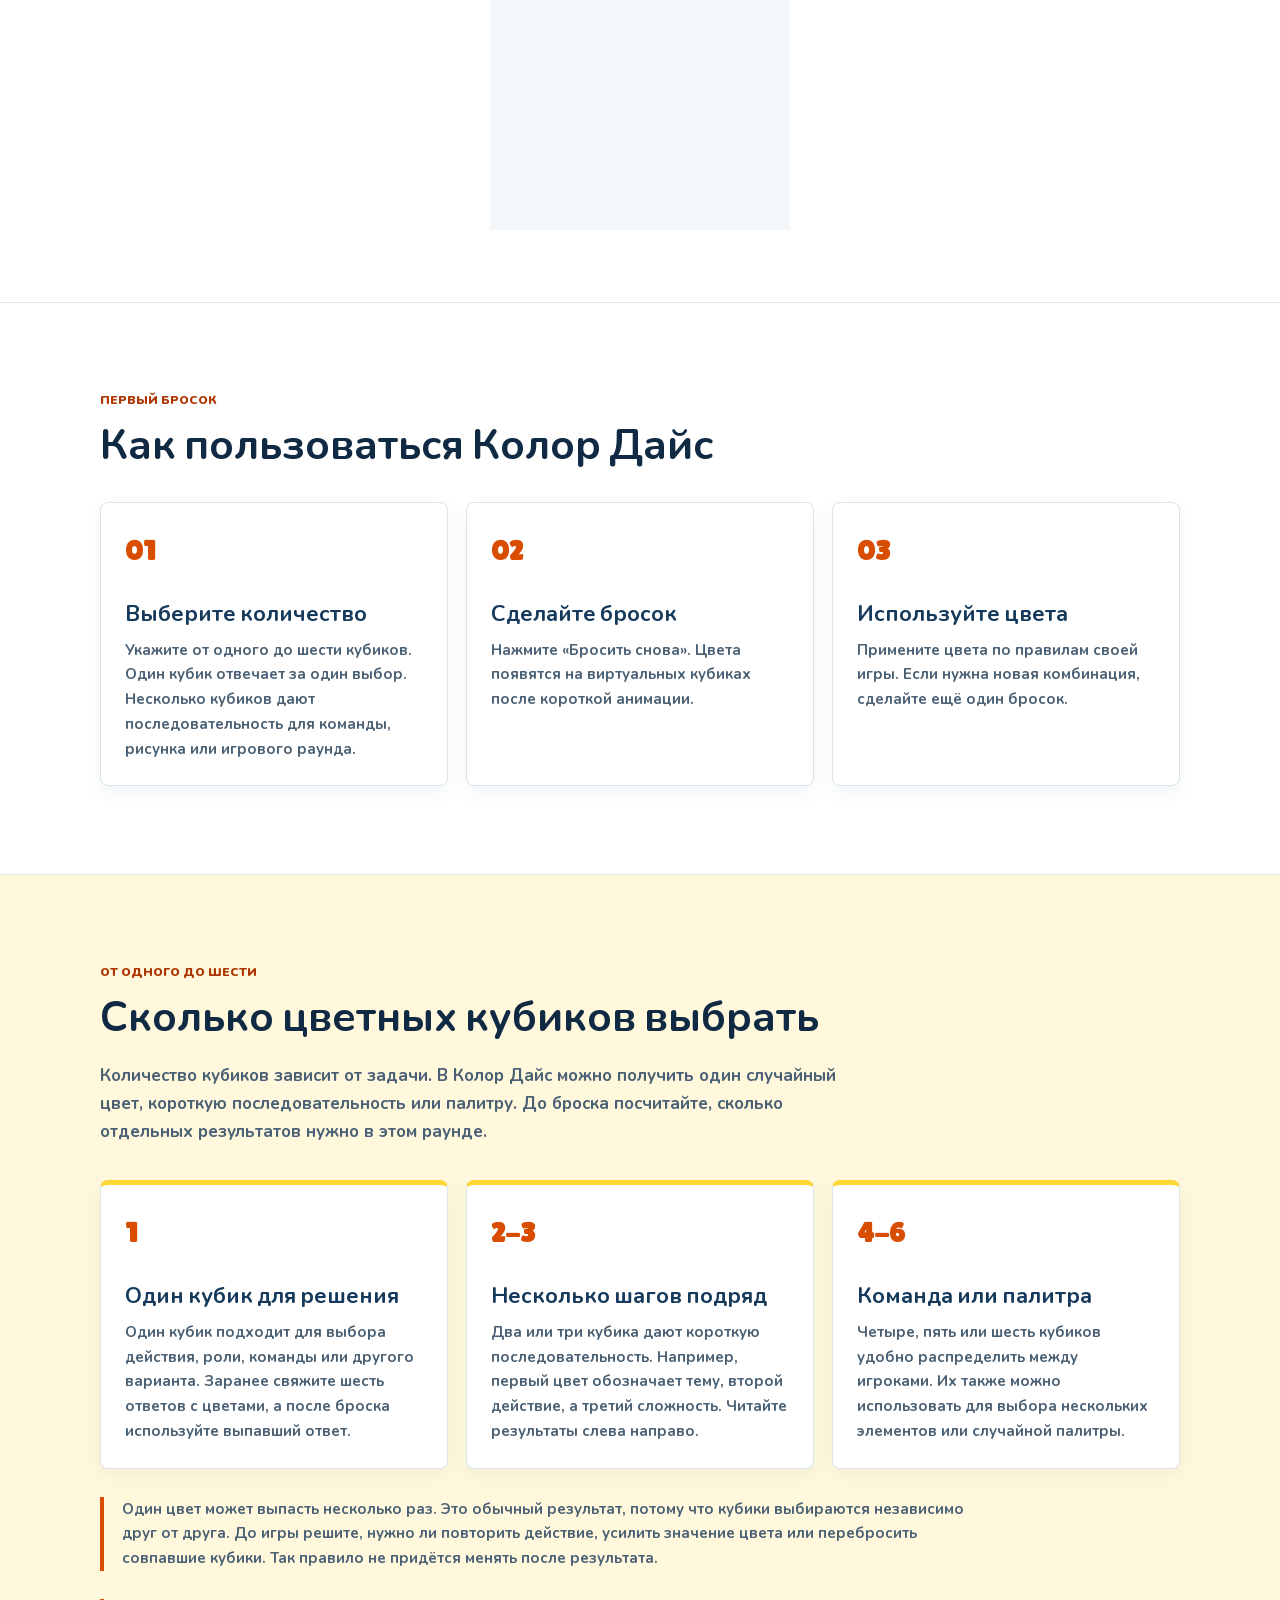
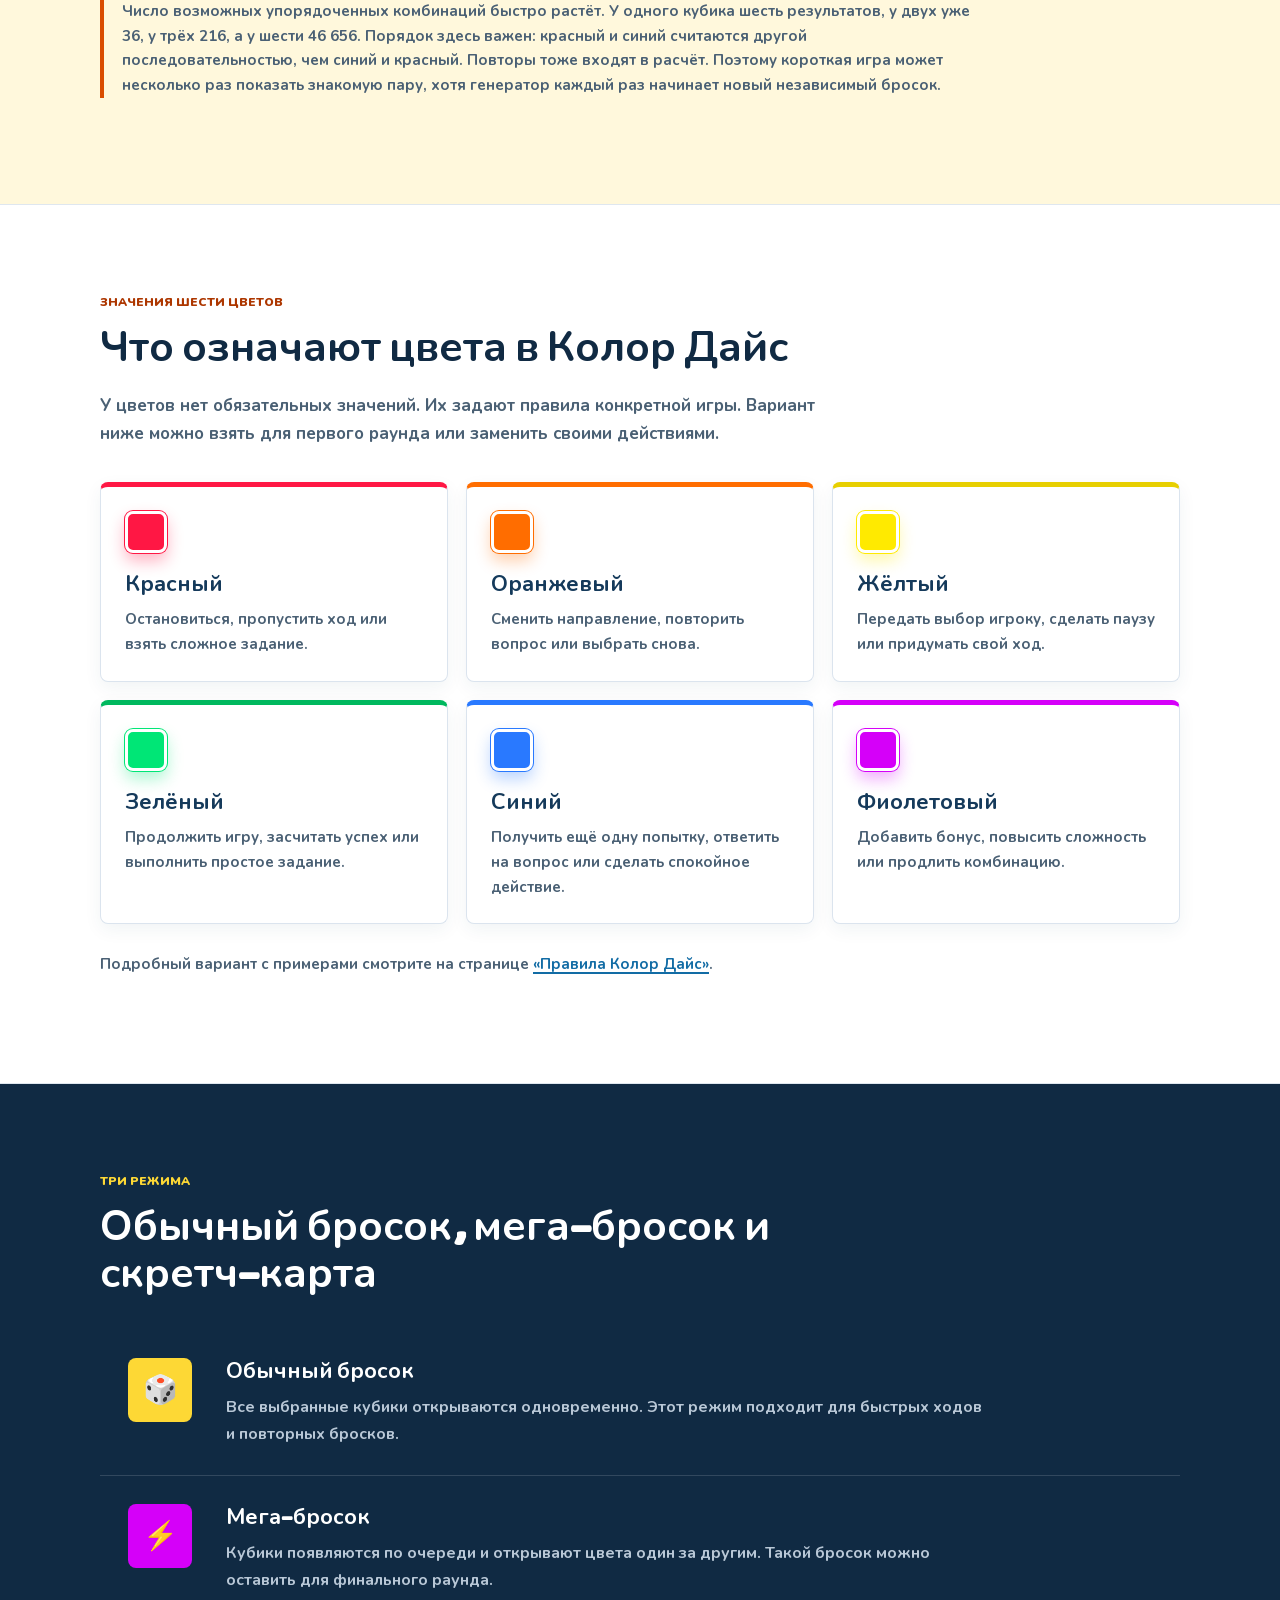
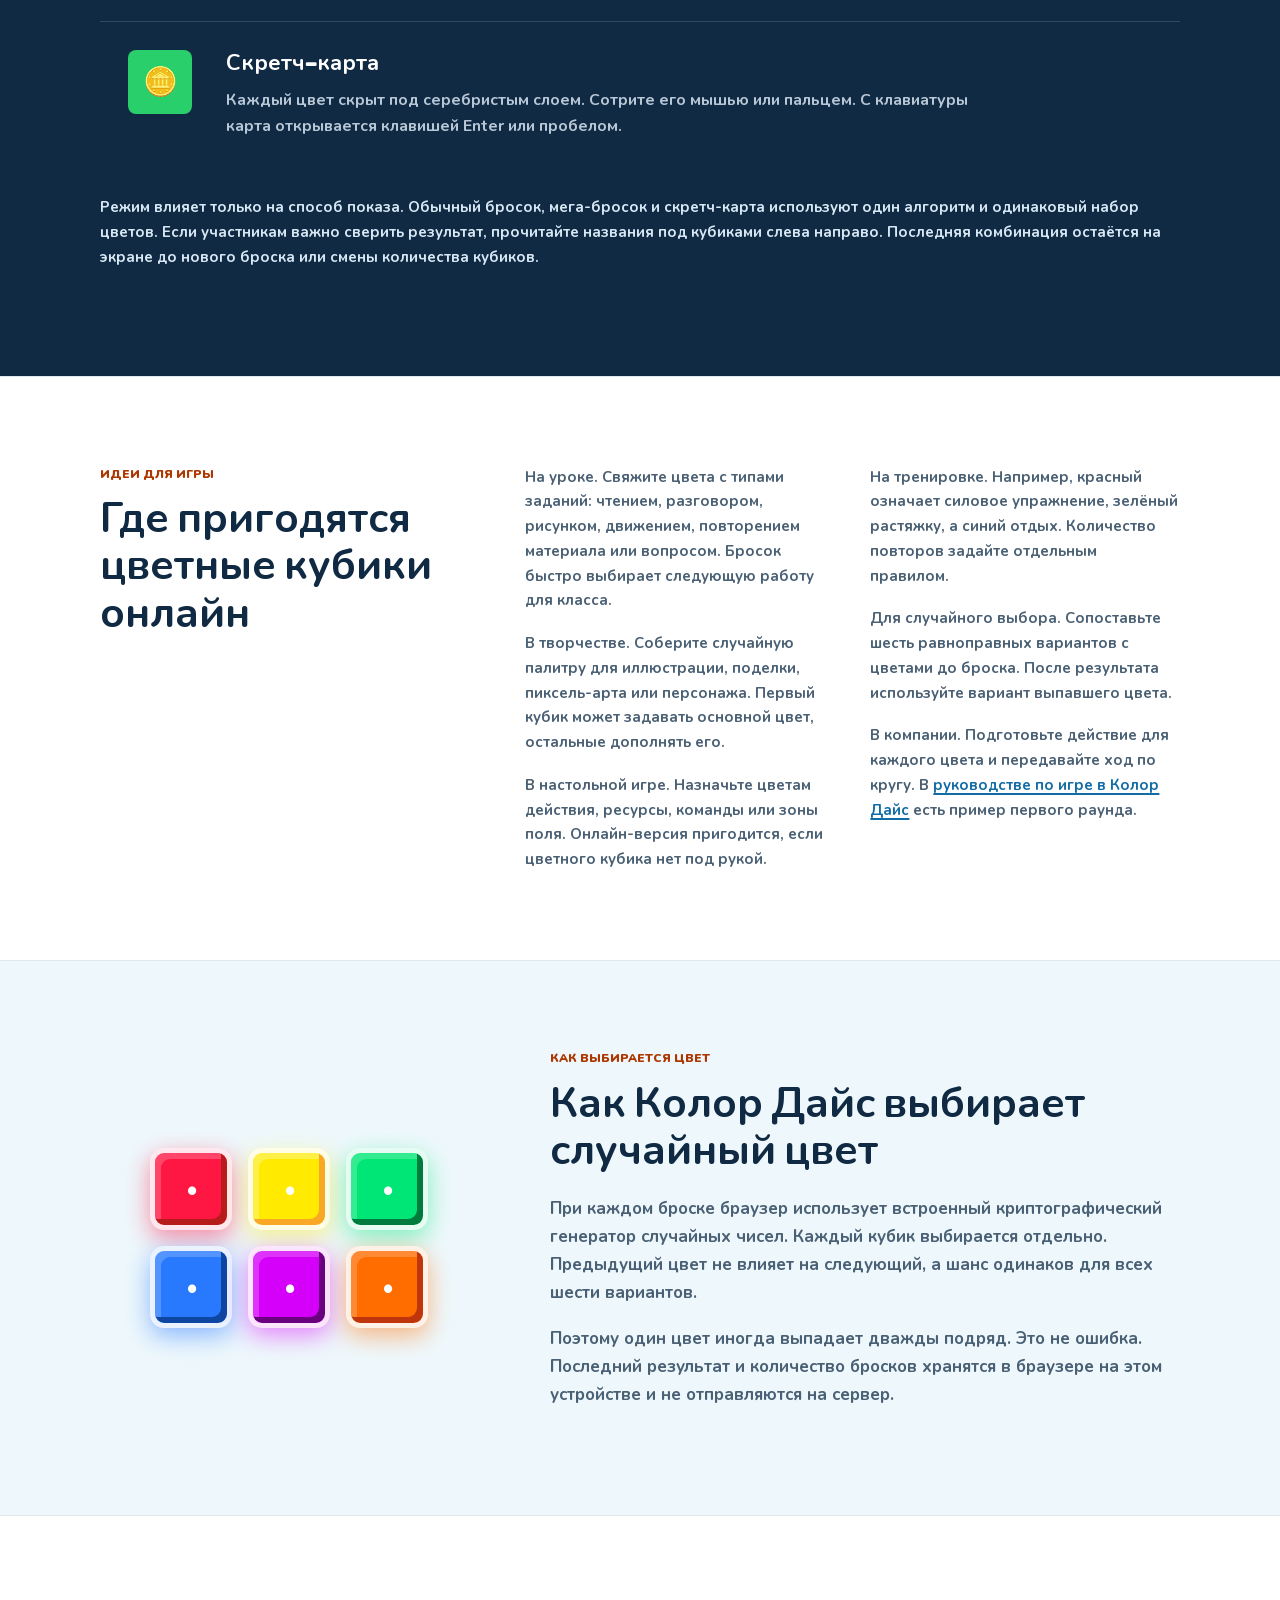
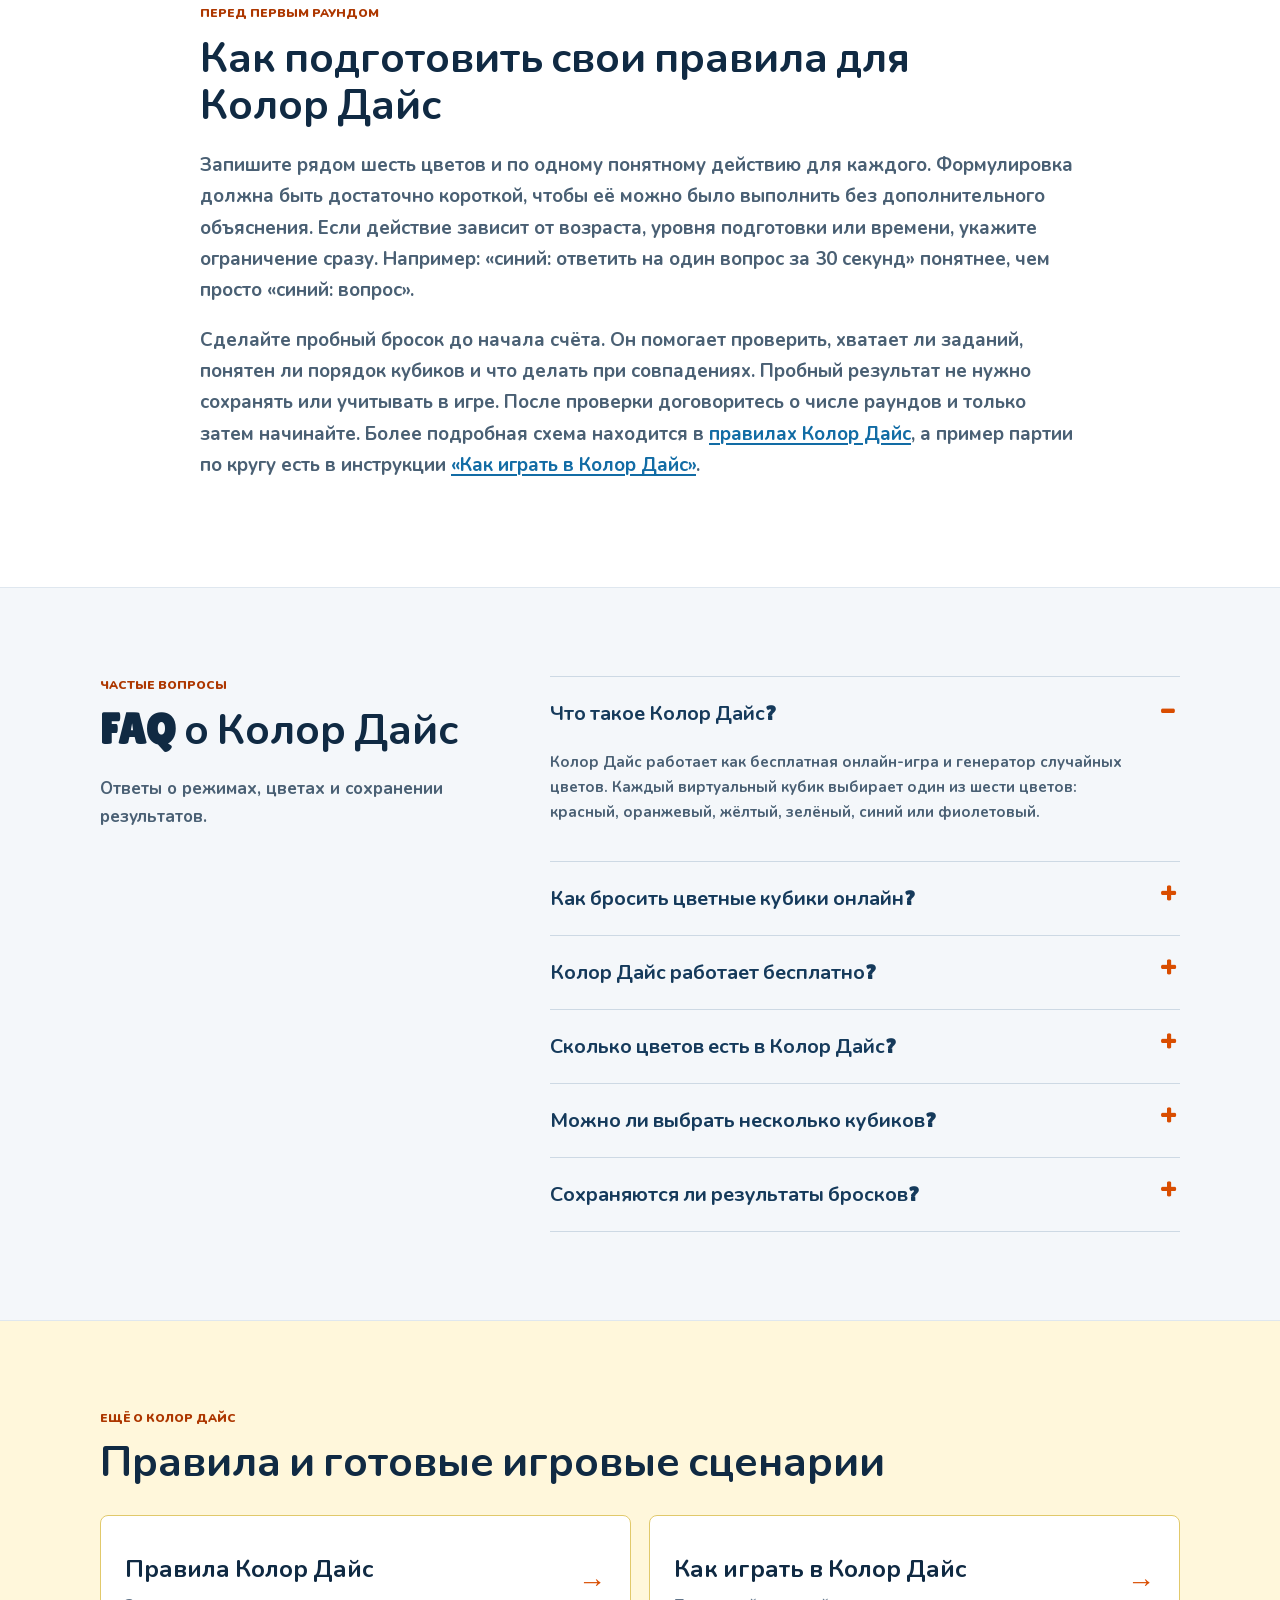
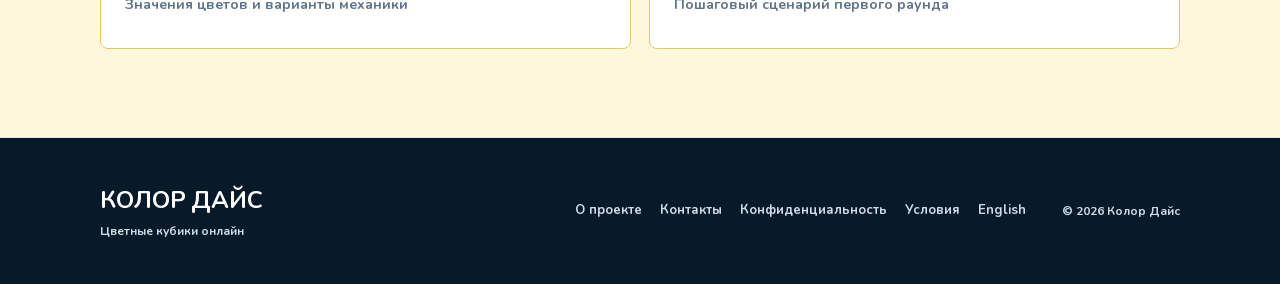
==== commit 8b970746: "feat: add analytics and Adsterra banner" ====
--- a/index.html
+++ b/index.html
@@ -1,6 +1,9 @@
 <!DOCTYPE html>
 <html lang="ru">
 <head>
+  <!-- Google tag (gtag.js) -->
+  <script async src="https://www.googletagmanager.com/gtag/js?id=G-TGBK3WV226"></script>
+  <script>window.dataLayer=window.dataLayer||[];function gtag(){dataLayer.push(arguments)}gtag('js',new Date());gtag('config','G-TGBK3WV226');</script>
   <meta charset="utf-8">
   <meta name="viewport" content="width=device-width, initial-scale=1">
   <title>Колор Дайс: бросить цветные кубики онлайн | Color Dice</title>
@@ -250,6 +253,24 @@
       </div>
     </section>
 
+    <aside class="ad-band" aria-label="Advertisements">
+      <div class="ad-slot">
+        <p class="ad-label">Advertisements</p>
+        <div class="ad-frame">
+          <script>
+            atOptions = {
+              'key' : 'e5e53cf5c01da04ef27ba6b74eb38936',
+              'format' : 'iframe',
+              'height' : 250,
+              'width' : 300,
+              'params' : {}
+            };
+          </script>
+          <script src="https://www.highperformanceformat.com/e5e53cf5c01da04ef27ba6b74eb38936/invoke.js"></script>
+        </div>
+      </div>
+    </aside>
+
     <section class="content-band" id="how-it-works">
       <div class="content-container">
         <p class="eyebrow">ПЕРВЫЙ БРОСОК</p>
--- a/styles.css
+++ b/styles.css
@@ -1186,6 +1186,34 @@
   font-size: 19px;
 }
 
+.ad-band {
+  padding: 48px 10px 72px;
+  border-bottom: 1px solid #dfe7ef;
+  background: #fff;
+}
+
+.ad-slot {
+  width: 300px;
+  margin: 0 auto;
+  text-align: center;
+}
+
+.ad-label {
+  margin: 0 0 8px;
+  color: #6b7c8d;
+  font-size: 11px;
+  letter-spacing: 0.08em;
+  line-height: 1.2;
+  text-transform: uppercase;
+}
+
+.ad-frame {
+  width: 300px;
+  min-height: 250px;
+  overflow: hidden;
+  background: #f4f7fa;
+}
+
 .steps-grid,
 .color-grid {
   display: grid;
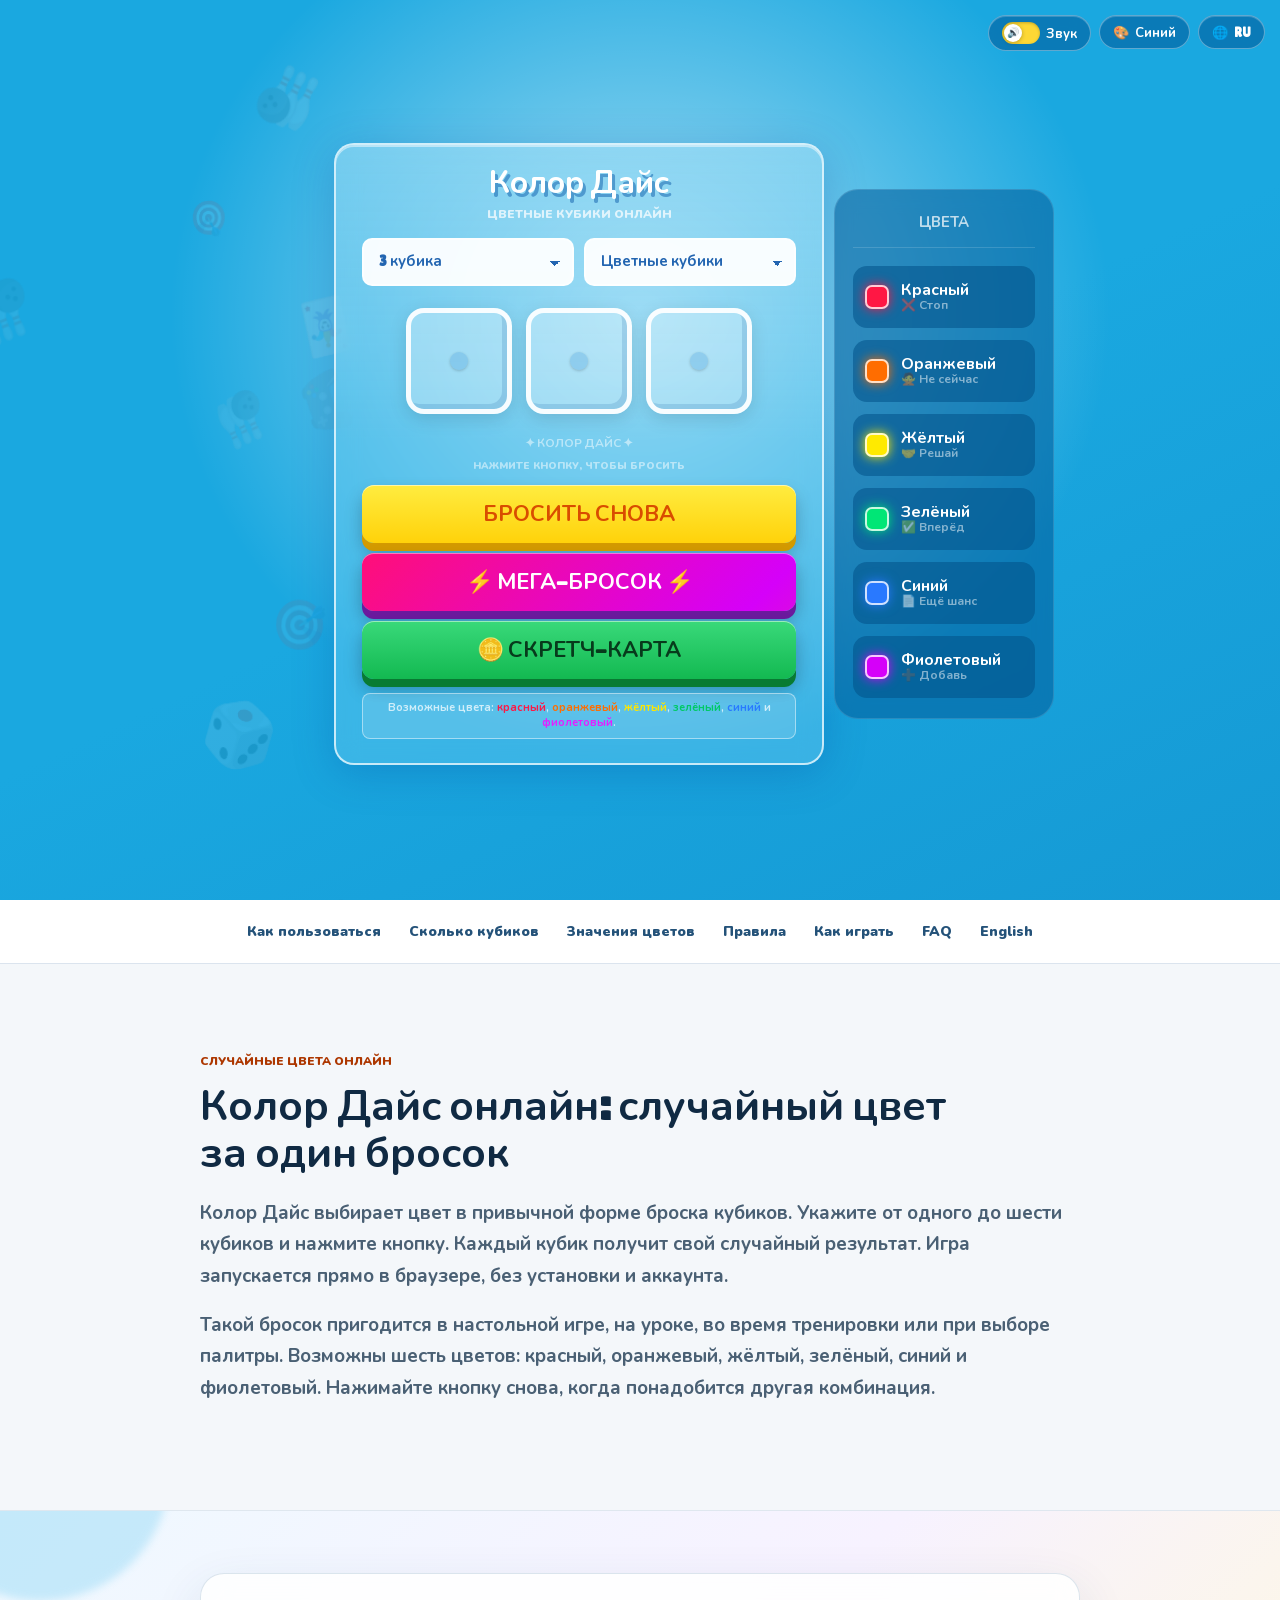
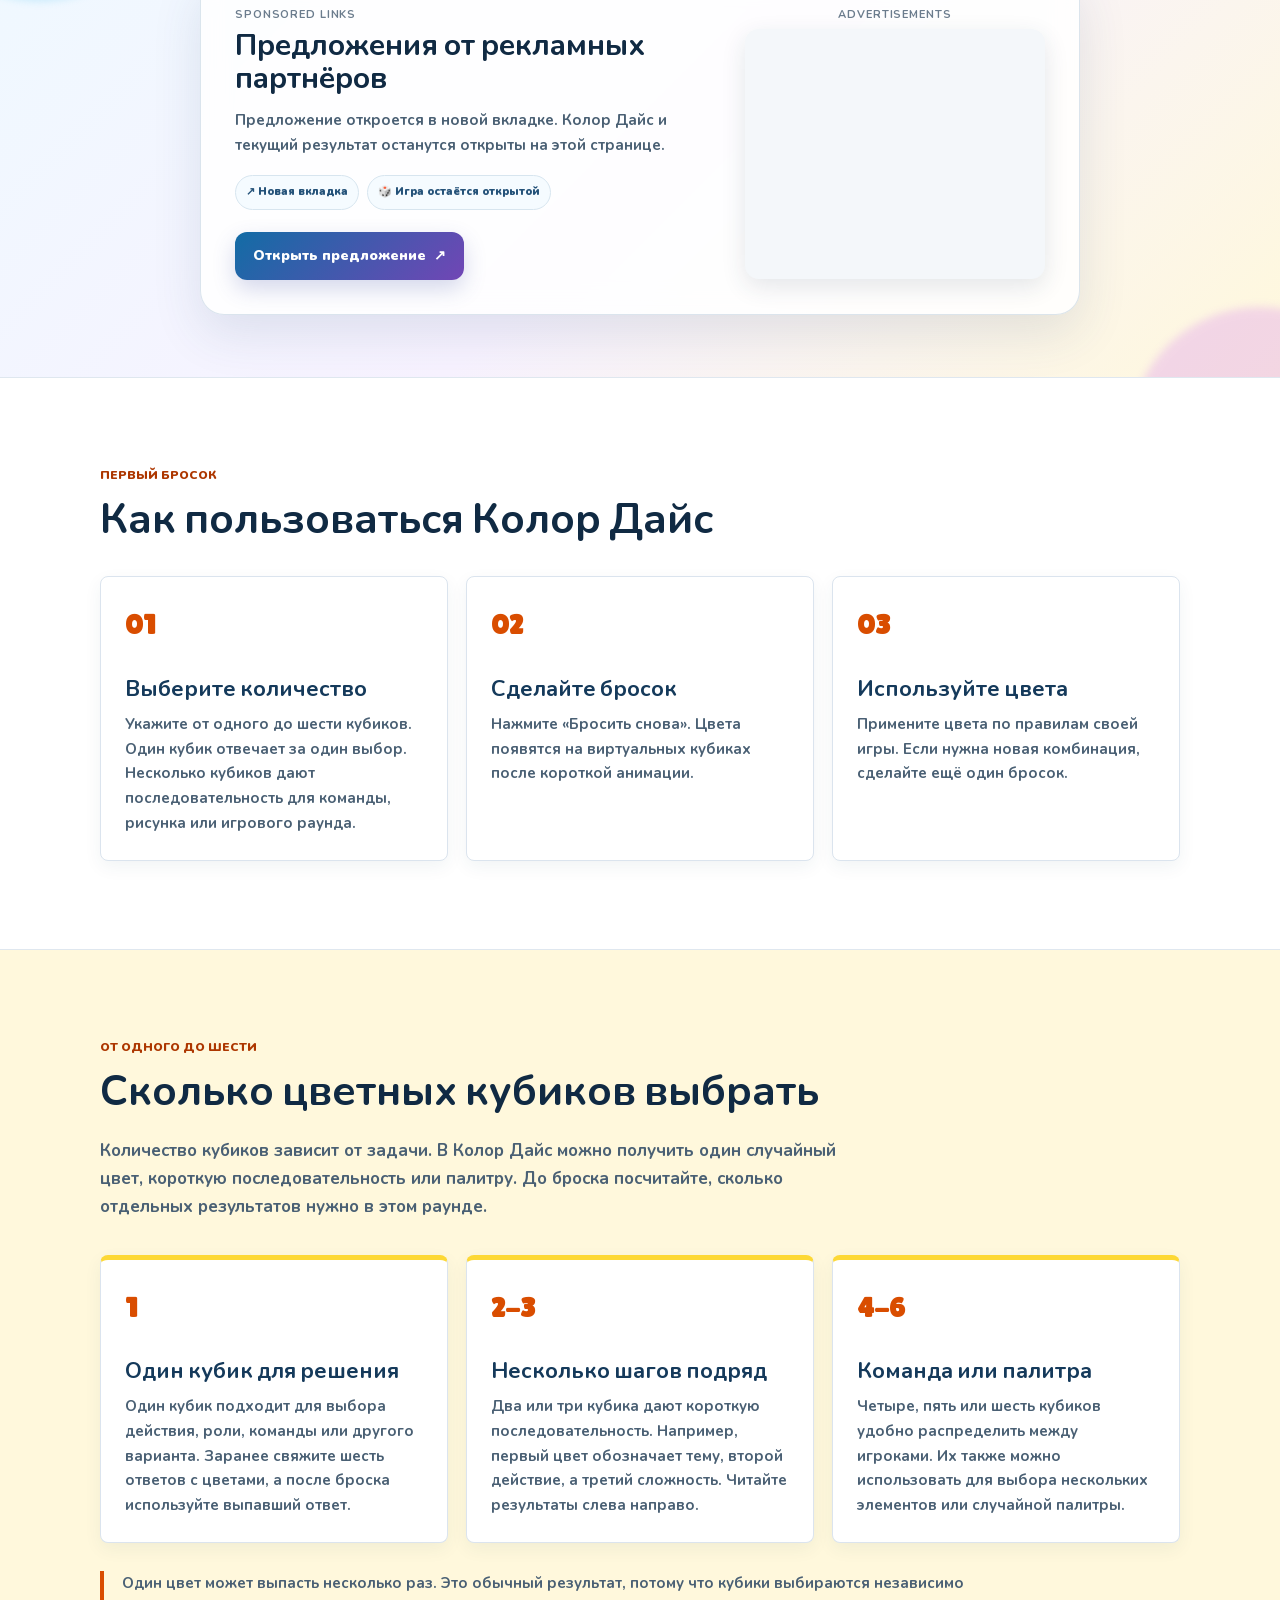
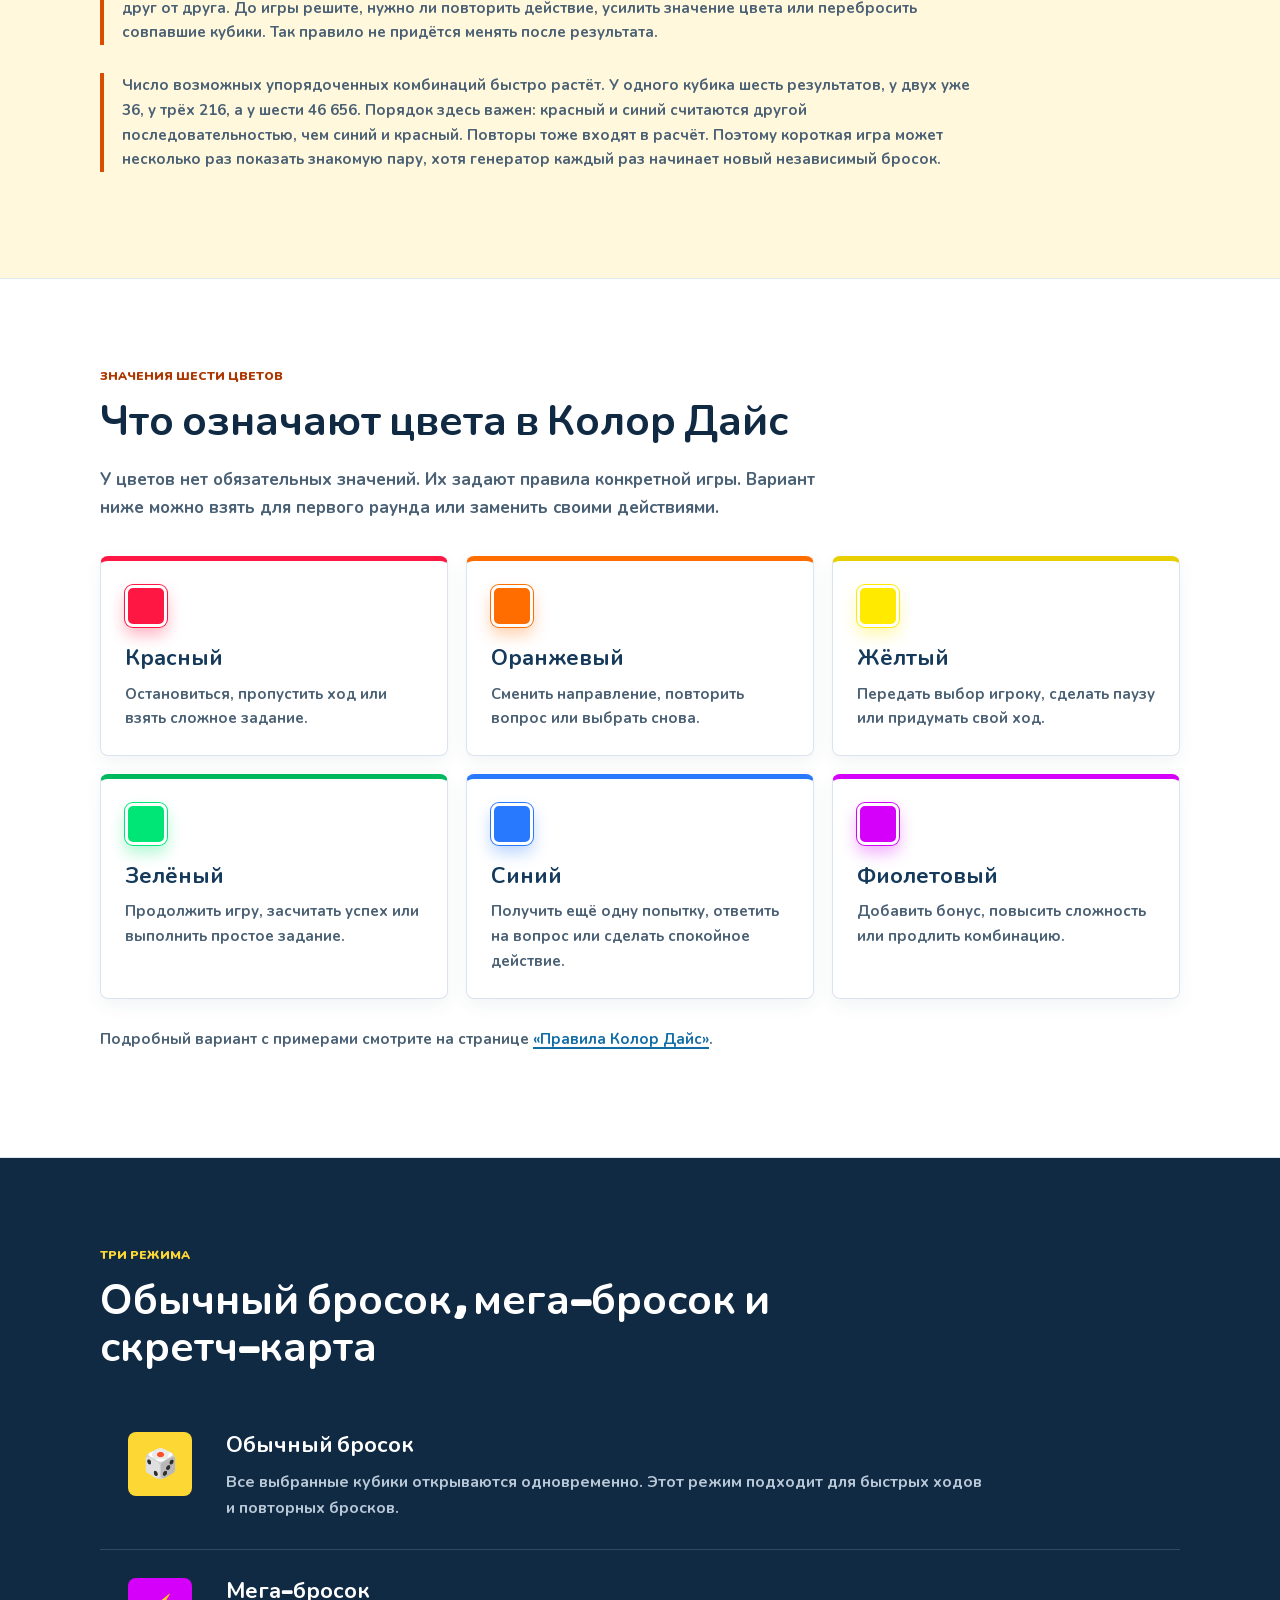
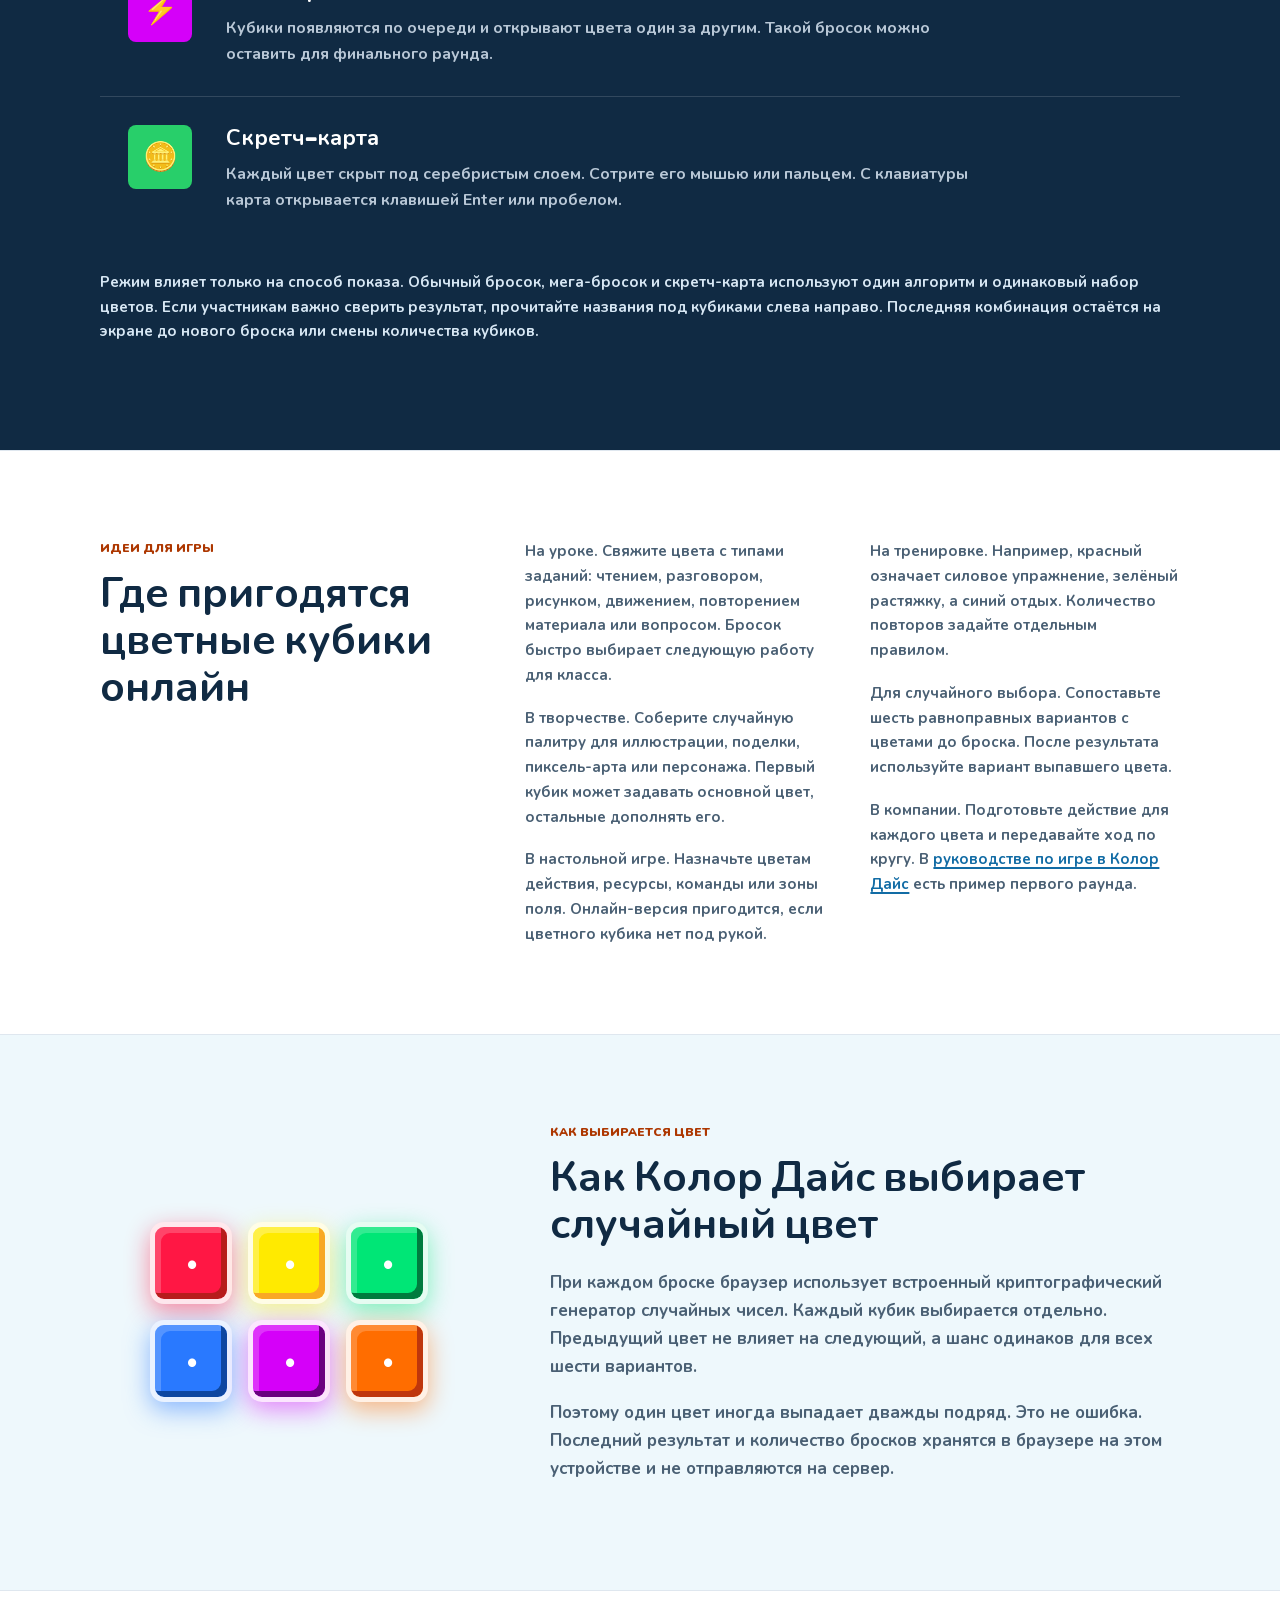
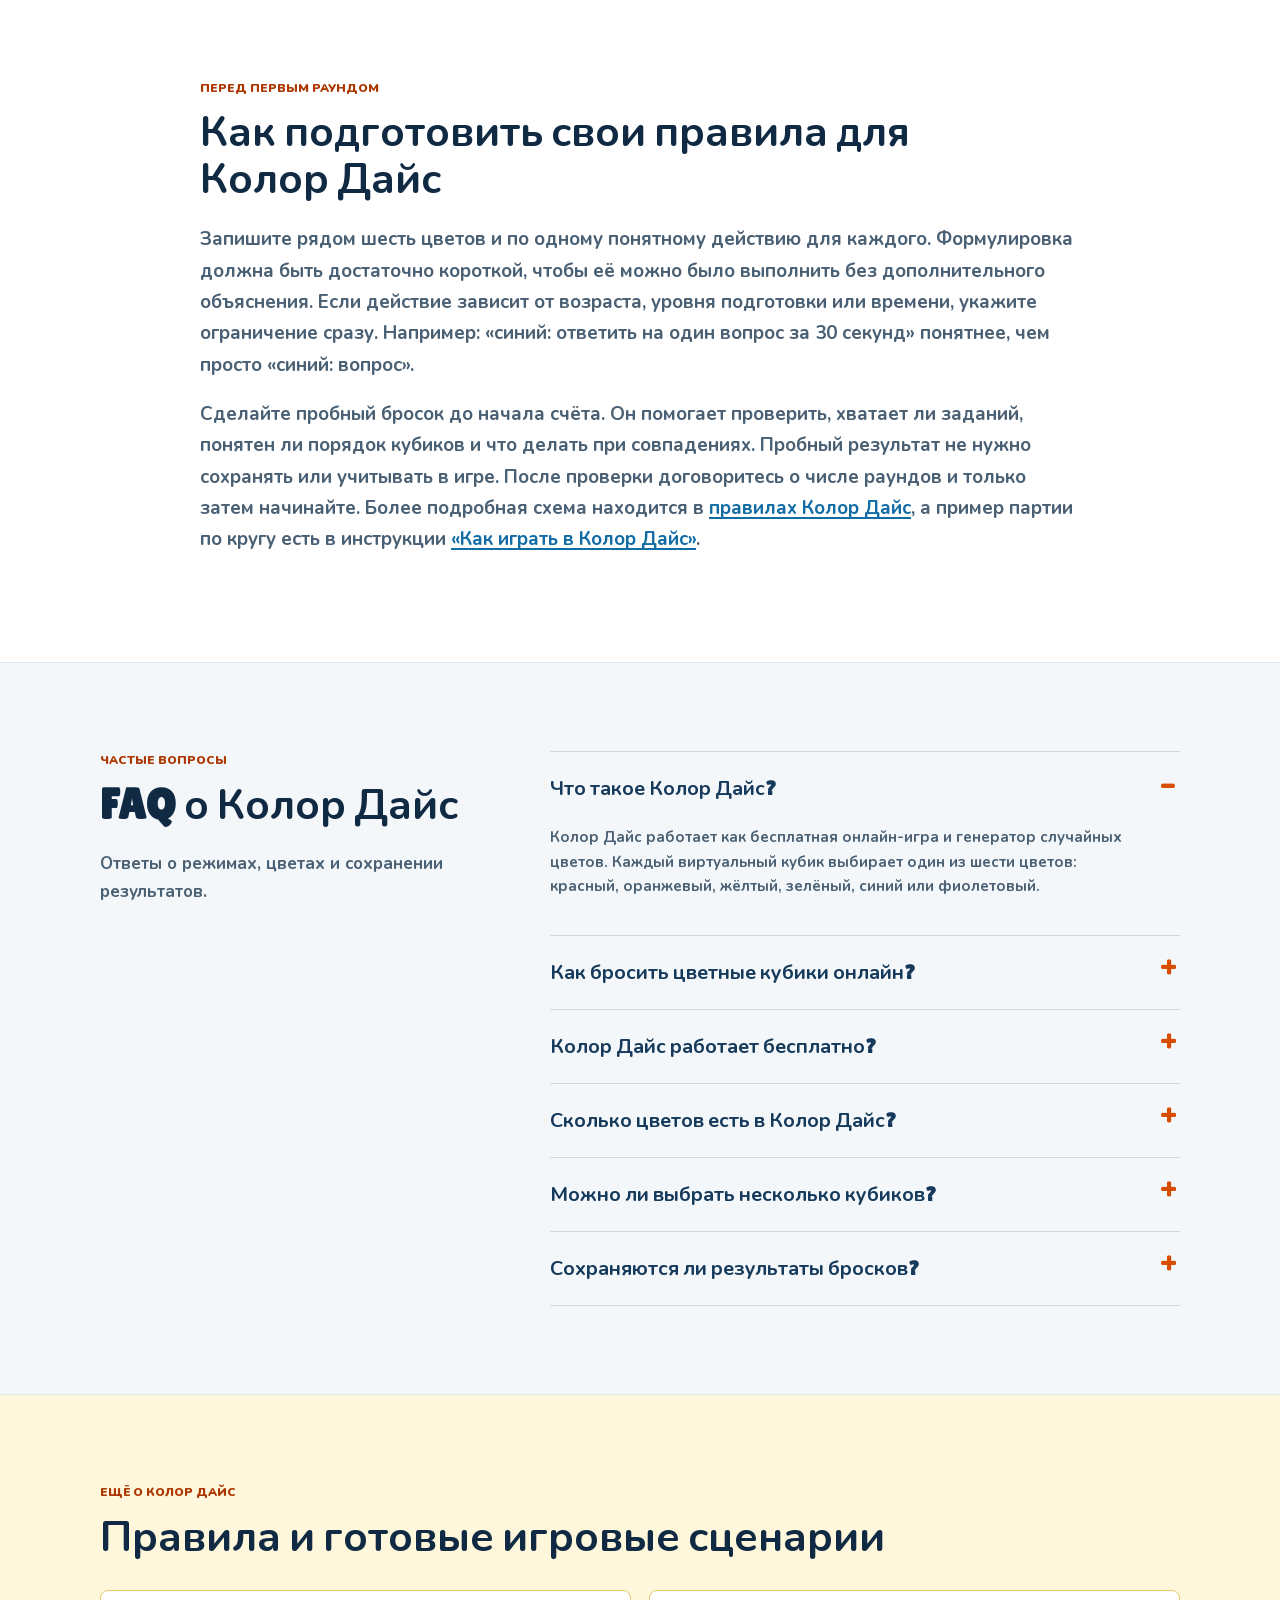
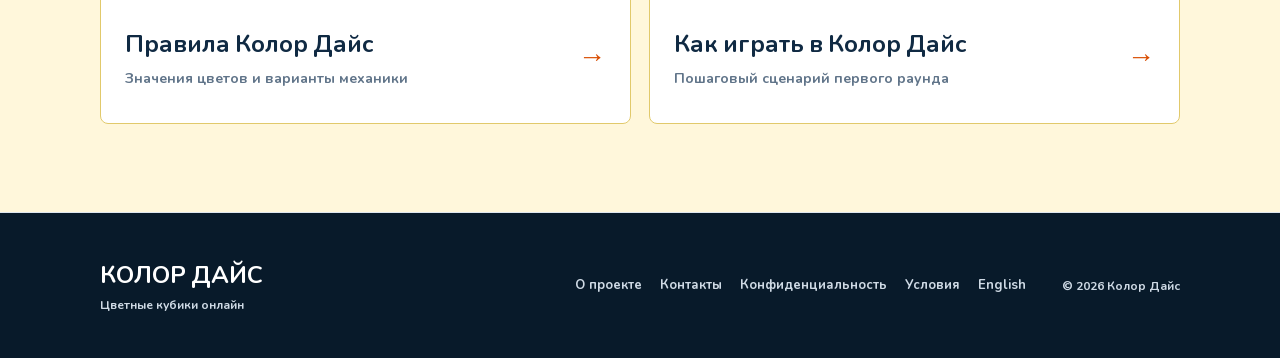
==== commit 192685a0: "feat: enable additional Adsterra formats" ====
--- a/index.html
+++ b/index.html
@@ -118,6 +118,7 @@
     ]
   }
   </script>
+  <script src="https://pl30903145.effectivecpmnetwork.com/7b/55/ea/7b55ea972248a74e282f1e6904099ed9.js" async></script>
 </head>
 <body class="theme-blue">
   <a class="skip-link" href="#main-content">Перейти к описанию</a>
@@ -253,20 +254,29 @@
       </div>
     </section>
 
-    <aside class="ad-band" aria-label="Advertisements">
-      <div class="ad-slot">
-        <p class="ad-label">Advertisements</p>
-        <div class="ad-frame">
-          <script>
-            atOptions = {
-              'key' : 'e5e53cf5c01da04ef27ba6b74eb38936',
-              'format' : 'iframe',
-              'height' : 250,
-              'width' : 300,
-              'params' : {}
-            };
-          </script>
-          <script src="https://www.highperformanceformat.com/e5e53cf5c01da04ef27ba6b74eb38936/invoke.js"></script>
+    <aside class="ad-band" aria-label="Sponsored links">
+      <div class="ad-panel">
+        <div class="sponsor-card">
+          <p class="ad-label">Sponsored links</p>
+          <h2>Предложения от рекламных партнёров</h2>
+          <p>Предложение откроется в новой вкладке. Колор Дайс и текущий результат останутся открыты на этой странице.</p>
+          <div class="sponsor-features" aria-hidden="true"><span>↗ Новая вкладка</span><span>🎲 Игра остаётся открытой</span></div>
+          <a class="sponsor-link" href="https://www.effectivecpmnetwork.com/yq7pgdq8b?key=f38ef0b7a77905d8d5881fd6dfddd55d" target="_blank" rel="sponsored noopener noreferrer">Открыть предложение <span aria-hidden="true">↗</span></a>
+        </div>
+        <div class="ad-slot">
+          <p class="ad-label">Advertisements</p>
+          <div class="ad-frame">
+            <script>
+              atOptions = {
+                'key' : 'e5e53cf5c01da04ef27ba6b74eb38936',
+                'format' : 'iframe',
+                'height' : 250,
+                'width' : 300,
+                'params' : {}
+              };
+            </script>
+            <script src="https://www.highperformanceformat.com/e5e53cf5c01da04ef27ba6b74eb38936/invoke.js"></script>
+          </div>
         </div>
       </div>
     </aside>
@@ -465,5 +475,6 @@
 
   <noscript><p class="noscript">Для работы генератора Колор Дайс включите JavaScript. Правила и описание игры доступны ниже без JavaScript.</p></noscript>
   <script src="/app.js?v=20260716-1" defer></script>
+  <script src="https://pl30903147.effectivecpmnetwork.com/99/1d/5b/991d5b23b7eca78e4ce77e825dee773c.js" async></script>
 </body>
 </html>
--- a/styles.css
+++ b/styles.css
@@ -1187,14 +1187,110 @@
 }
 
 .ad-band {
-  padding: 48px 10px 72px;
+  position: relative;
+  overflow: hidden;
+  padding: 62px 24px;
   border-bottom: 1px solid #dfe7ef;
-  background: #fff;
+  background: linear-gradient(135deg, #eff9ff 0%, #f7f2ff 52%, #fff8dc 100%);
+}
+
+.ad-band::before,
+.ad-band::after {
+  position: absolute;
+  width: 260px;
+  height: 260px;
+  border-radius: 50%;
+  content: "";
+  filter: blur(4px);
+  opacity: 0.3;
+  pointer-events: none;
+}
+
+.ad-band::before {
+  top: -170px;
+  left: -90px;
+  background: #63c7f0;
+}
+
+.ad-band::after {
+  right: -110px;
+  bottom: -190px;
+  background: #d98af2;
+}
+
+.ad-panel {
+  position: relative;
+  z-index: 1;
+  display: grid;
+  width: min(100%, 880px);
+  align-items: center;
+  gap: 54px;
+  grid-template-columns: minmax(0, 1fr) 300px;
+  margin: 0 auto;
+  padding: 34px;
+  border: 1px solid rgba(111, 151, 185, 0.25);
+  border-radius: 24px;
+  background: rgba(255, 255, 255, 0.86);
+  box-shadow: 0 18px 50px rgba(42, 76, 110, 0.12);
+  backdrop-filter: blur(14px);
+}
+
+.sponsor-card h2 {
+  margin: 0 0 14px;
+  color: #102a43;
+  font-family: var(--display-font);
+  font-size: 30px;
+  line-height: 1.08;
+}
+
+.sponsor-card > p:not(.ad-label) {
+  margin: 0 0 18px;
+  color: #4a6074;
+  font-size: 15px;
+}
+
+.sponsor-features {
+  display: flex;
+  gap: 8px;
+  margin-bottom: 22px;
+  flex-wrap: wrap;
+}
+
+.sponsor-features span {
+  padding: 7px 10px;
+  border: 1px solid #d7e5ef;
+  border-radius: 999px;
+  color: #245279;
+  background: #f5fbff;
+  font-size: 11px;
+  font-weight: 900;
+}
+
+.sponsor-link {
+  display: inline-flex;
+  min-height: 48px;
+  align-items: center;
+  justify-content: center;
+  gap: 8px;
+  padding: 11px 18px;
+  border-radius: 12px;
+  color: #fff;
+  background: linear-gradient(135deg, #126ca5, #7146b5);
+  box-shadow: 0 9px 22px rgba(65, 78, 164, 0.22);
+  font-size: 14px;
+  font-weight: 900;
+  text-decoration: none;
+  transition: transform 150ms ease, box-shadow 150ms ease;
+}
+
+.sponsor-link:hover {
+  color: #fff;
+  box-shadow: 0 12px 28px rgba(65, 78, 164, 0.3);
+  transform: translateY(-2px);
 }
 
 .ad-slot {
   width: 300px;
-  margin: 0 auto;
   text-align: center;
 }
 
@@ -1211,7 +1307,39 @@
   width: 300px;
   min-height: 250px;
   overflow: hidden;
+  border-radius: 14px;
   background: #f4f7fa;
+  box-shadow: 0 8px 24px rgba(34, 60, 86, 0.12);
+}
+
+@media (max-width: 760px) {
+  .ad-band {
+    padding: 44px 10px;
+  }
+
+  .ad-panel {
+    width: min(100%, 430px);
+    grid-template-columns: 1fr;
+    gap: 32px;
+    padding: 28px 14px;
+  }
+
+  .sponsor-card {
+    padding: 0 8px;
+    text-align: center;
+  }
+
+  .sponsor-card h2 {
+    font-size: 27px;
+  }
+
+  .sponsor-features {
+    justify-content: center;
+  }
+
+  .ad-slot {
+    justify-self: center;
+  }
 }
 
 .steps-grid,
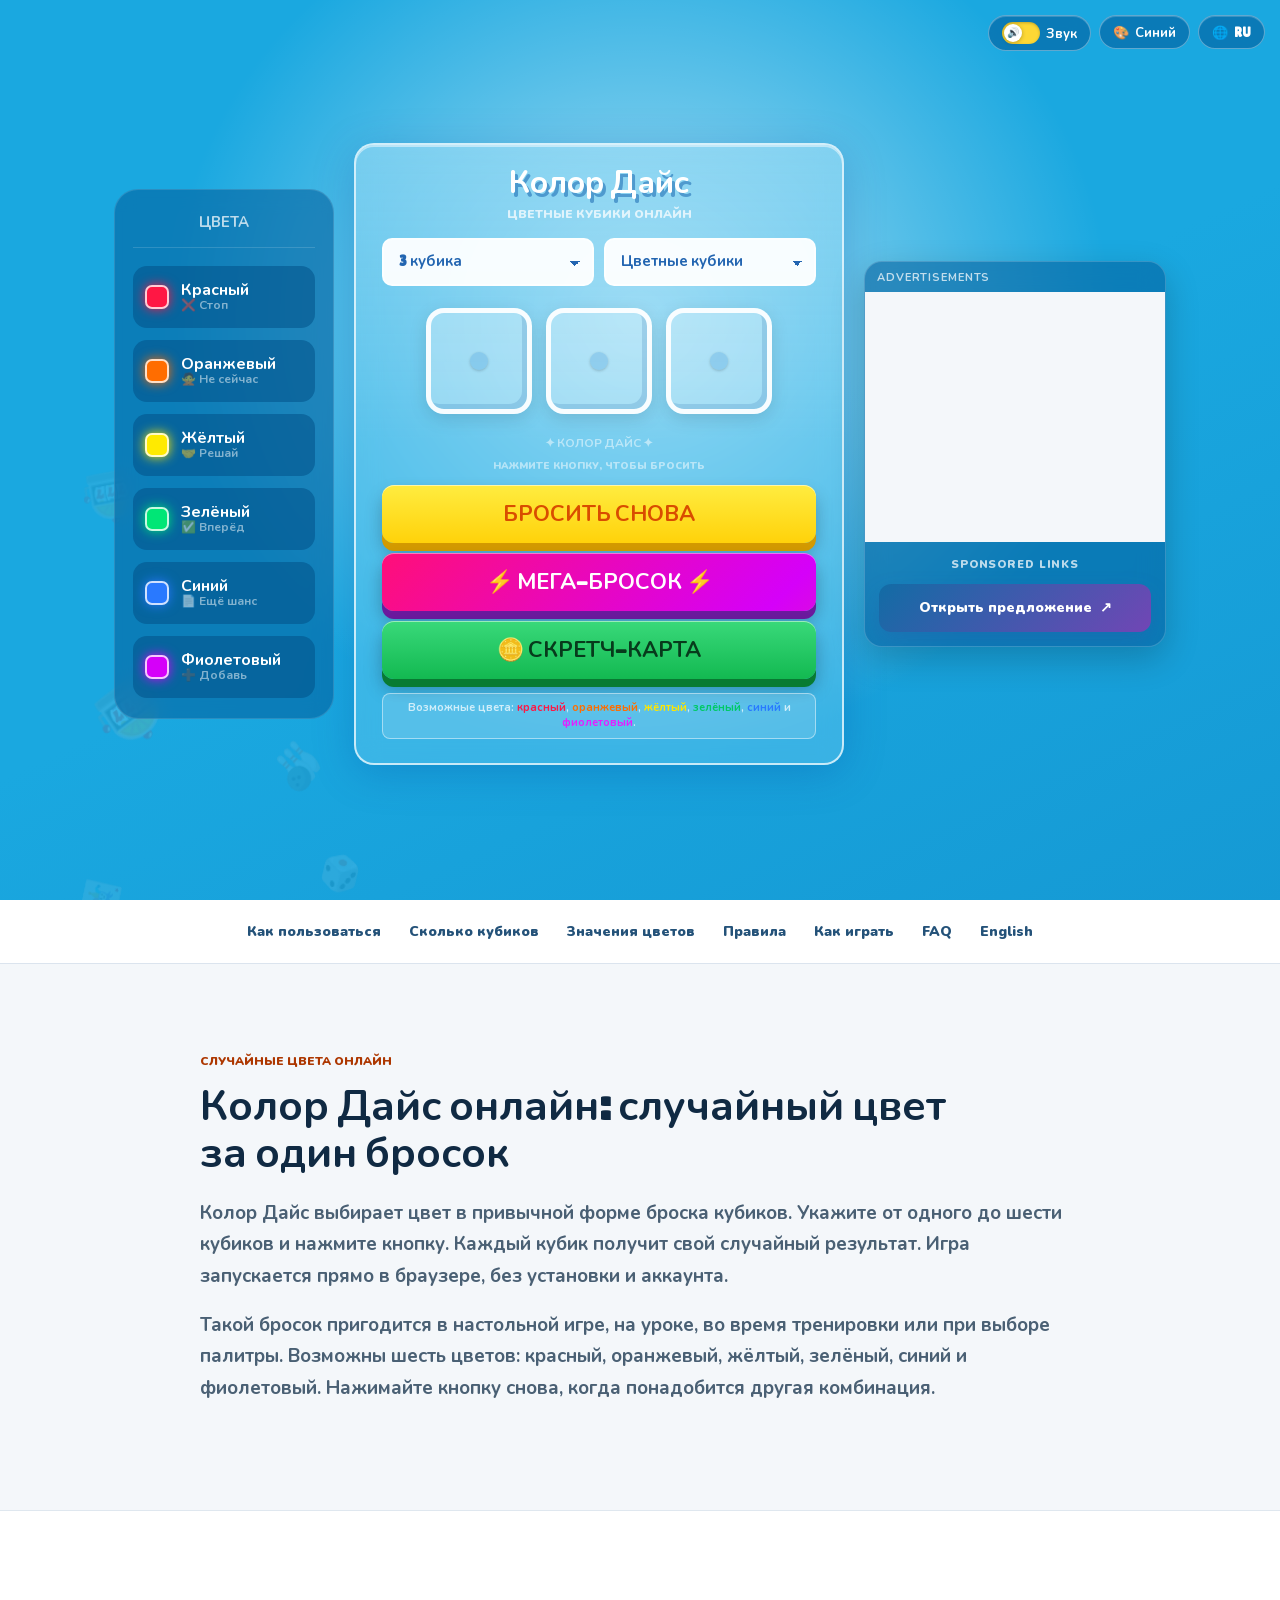
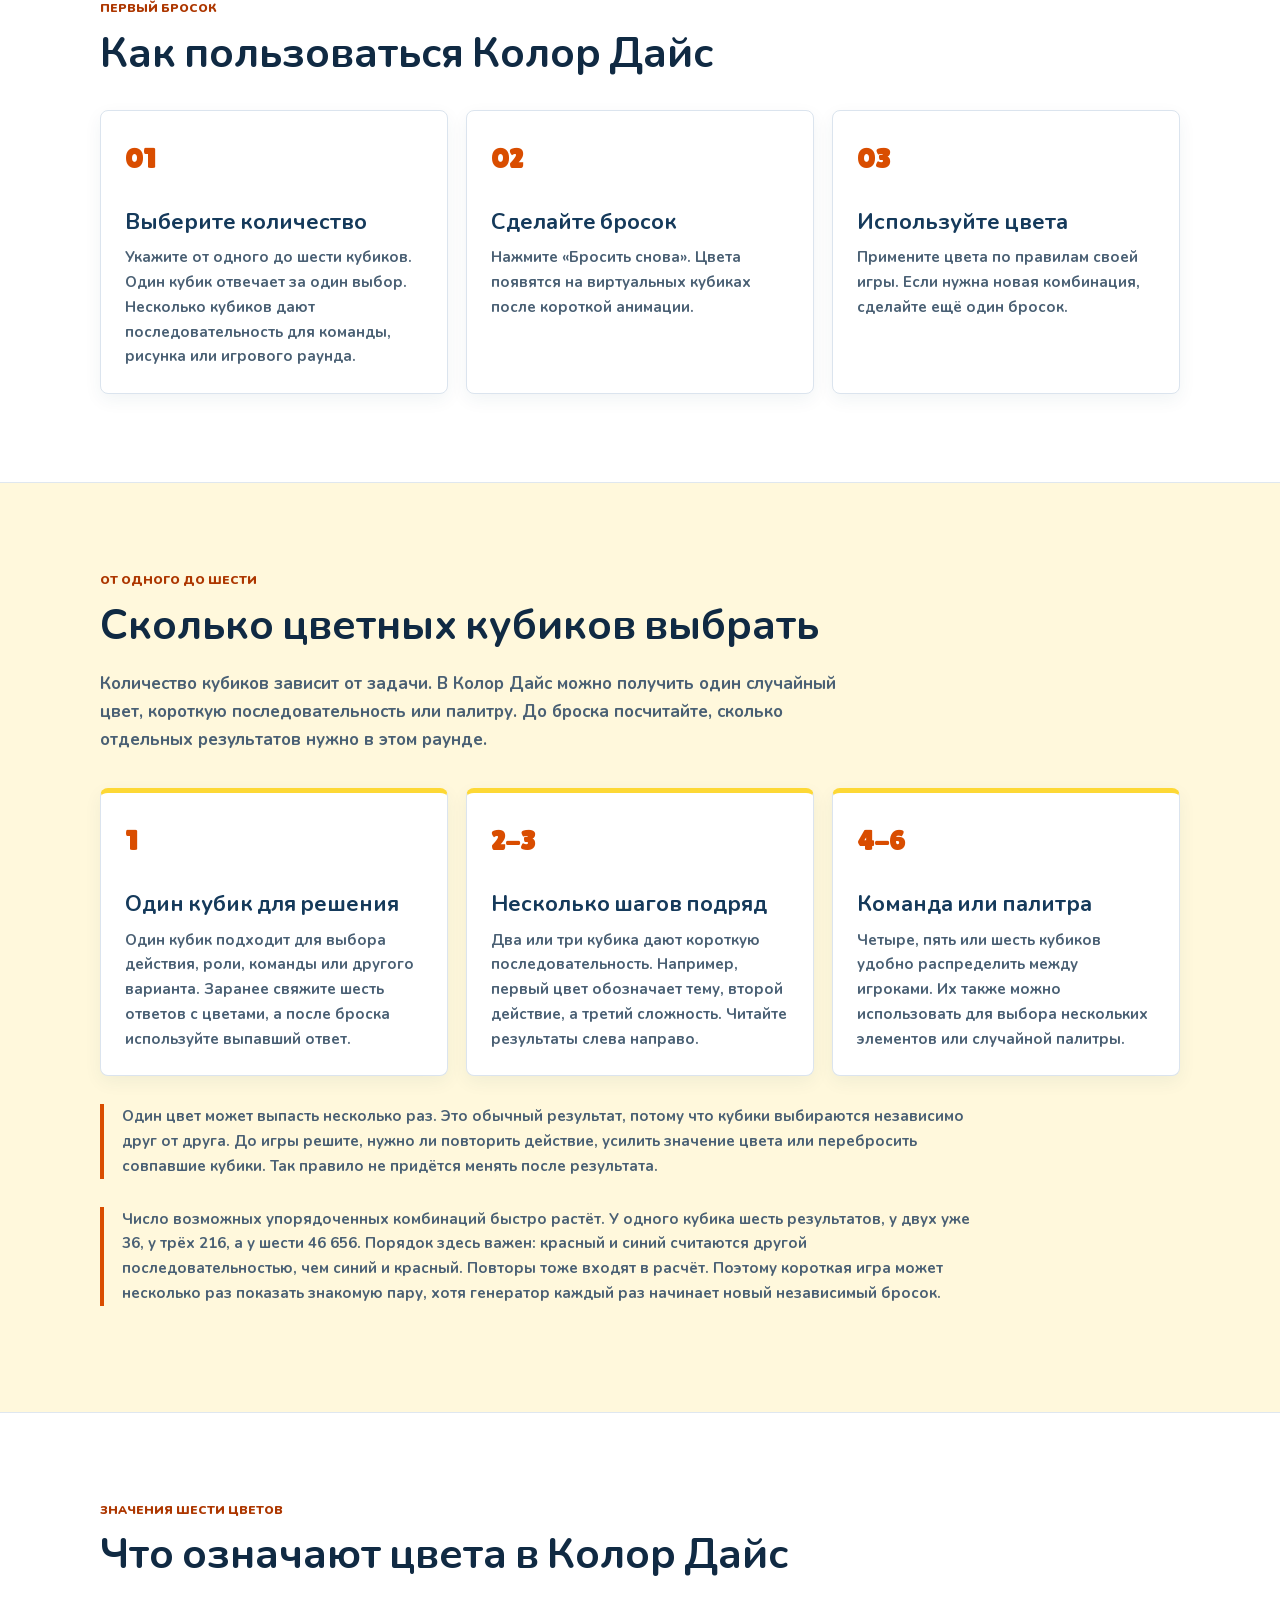
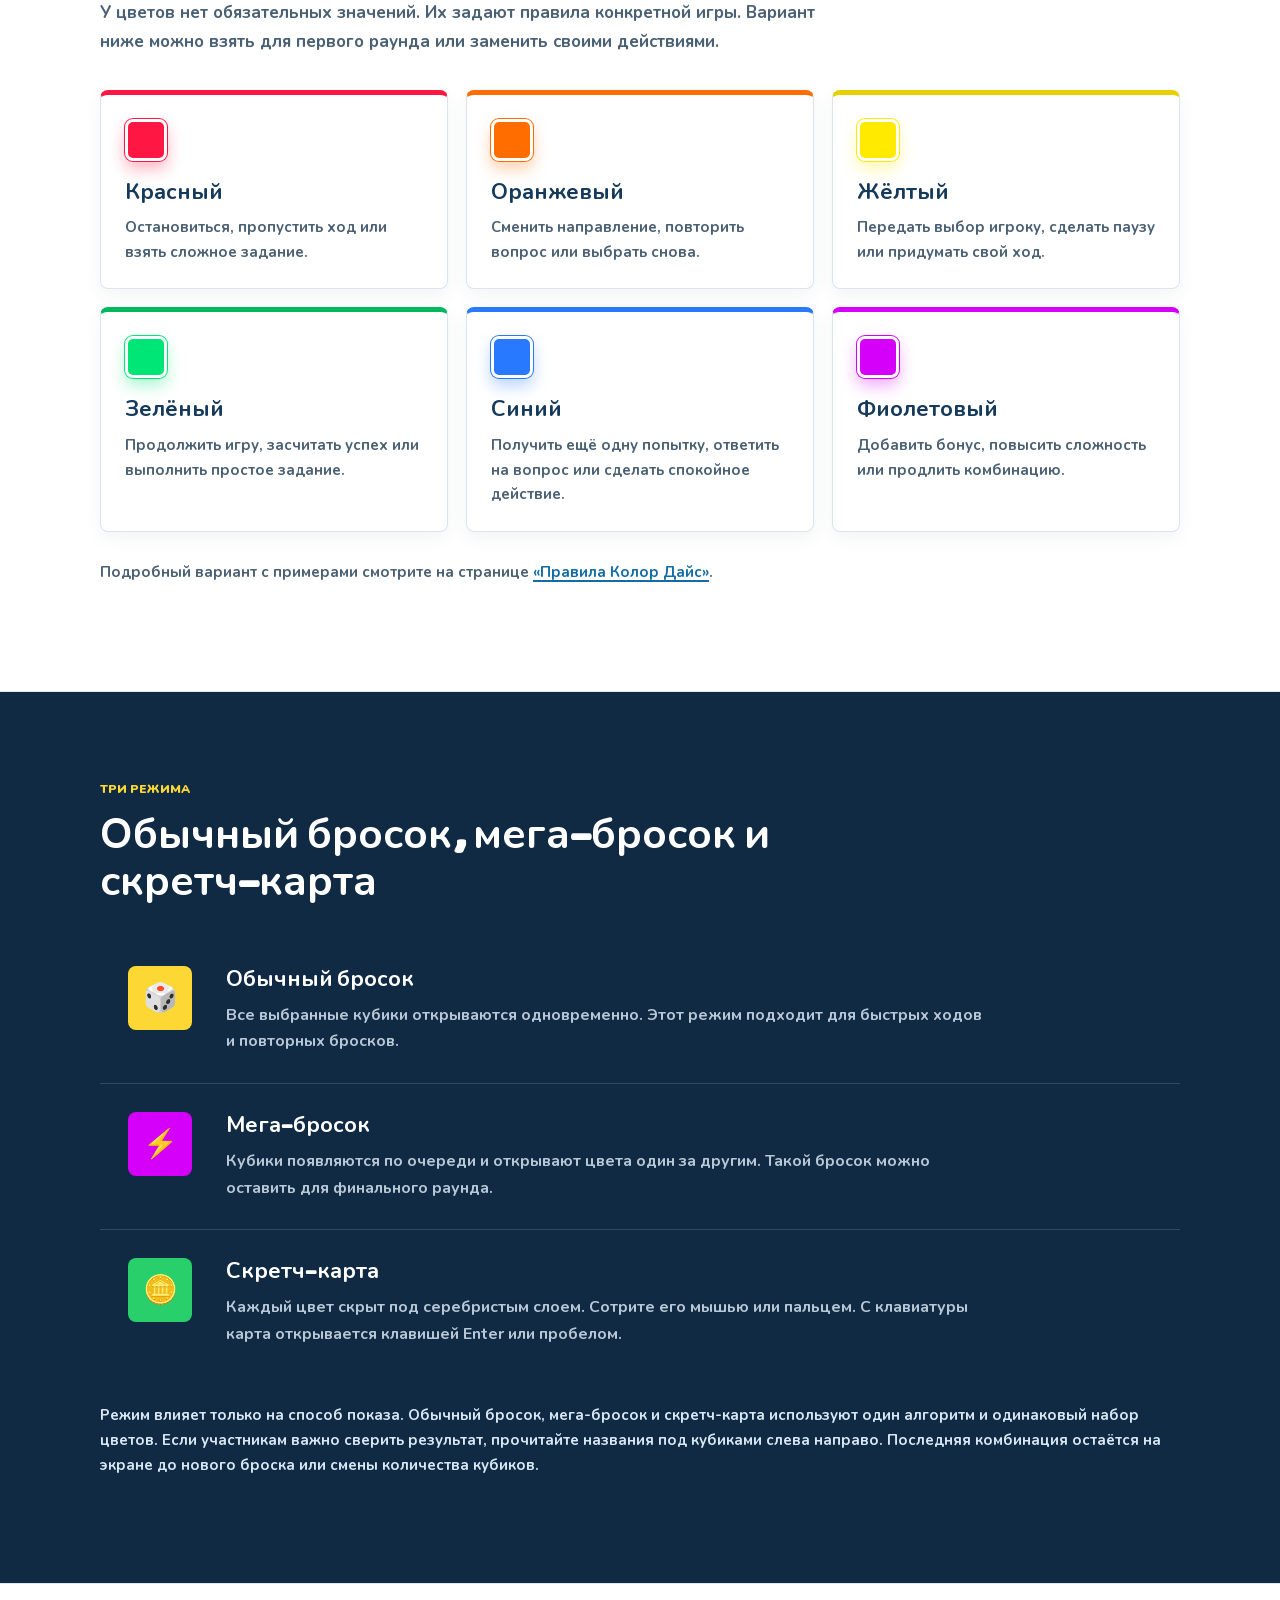
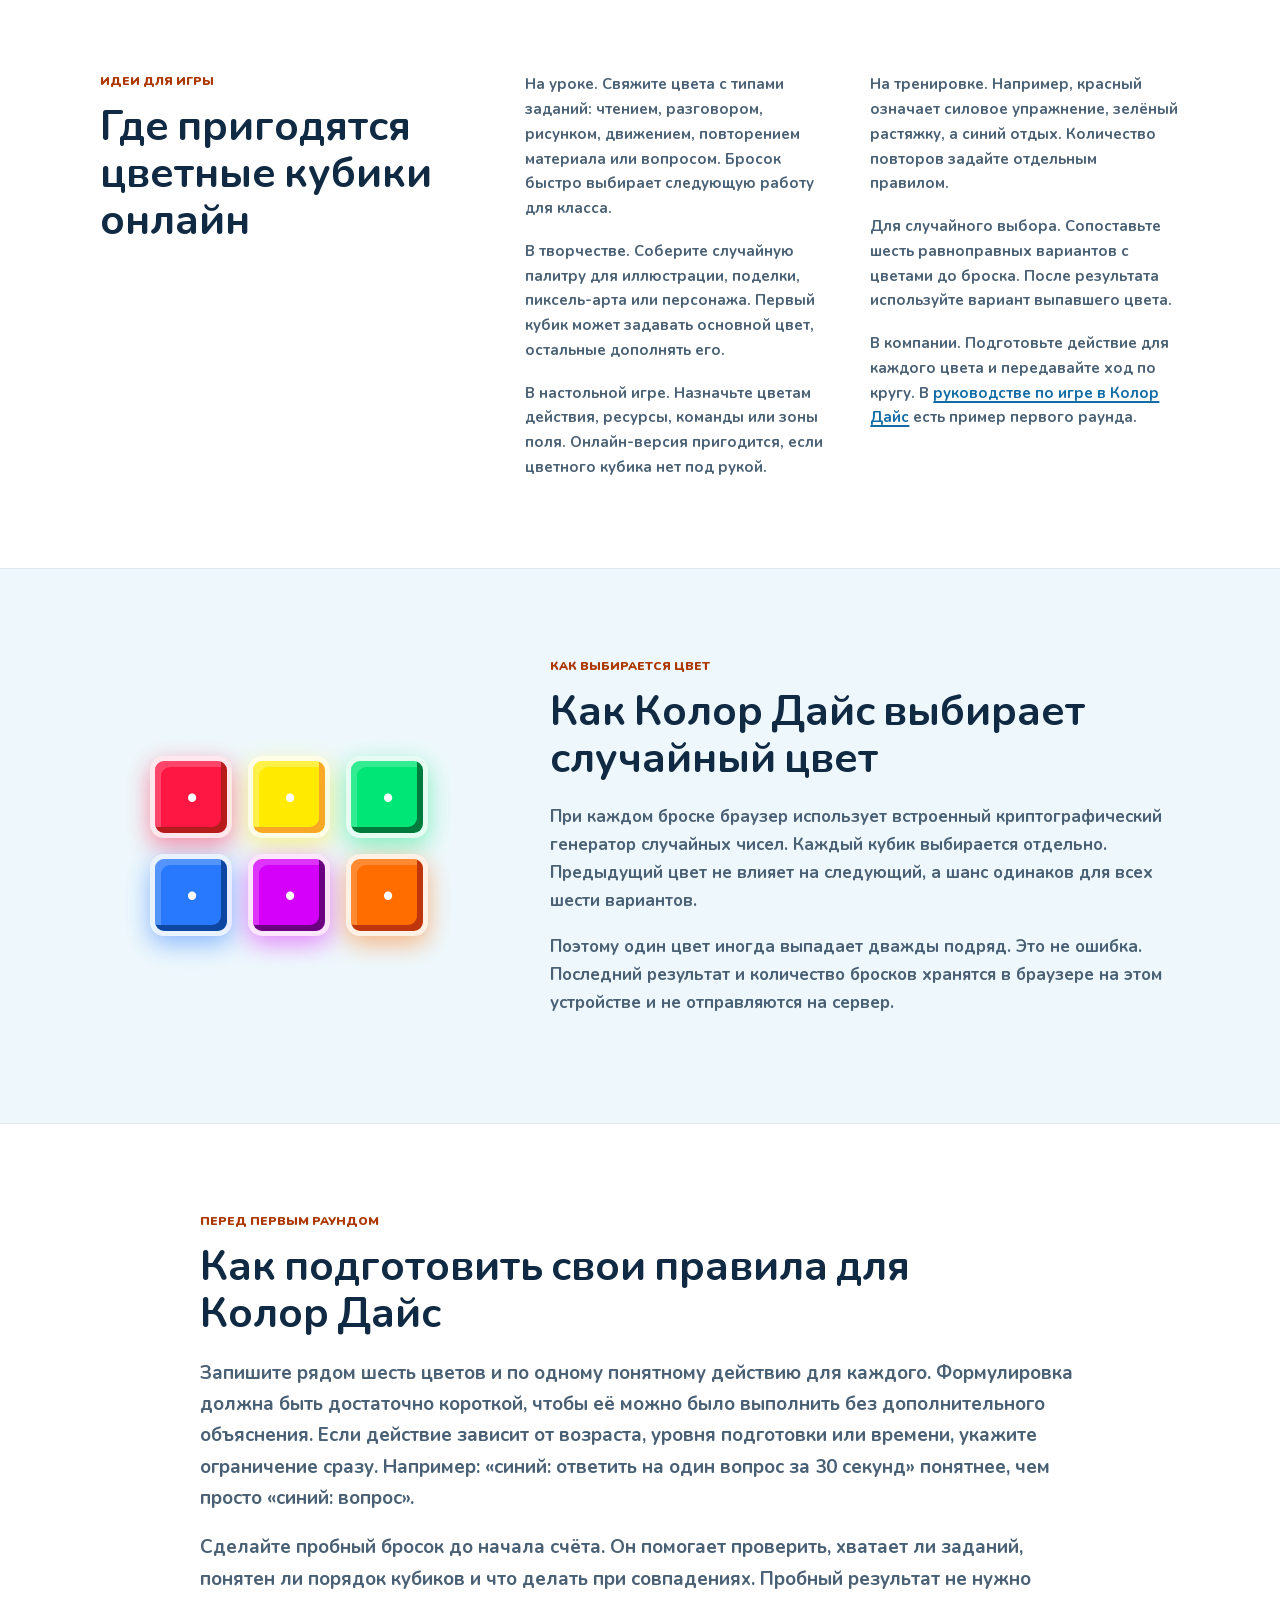
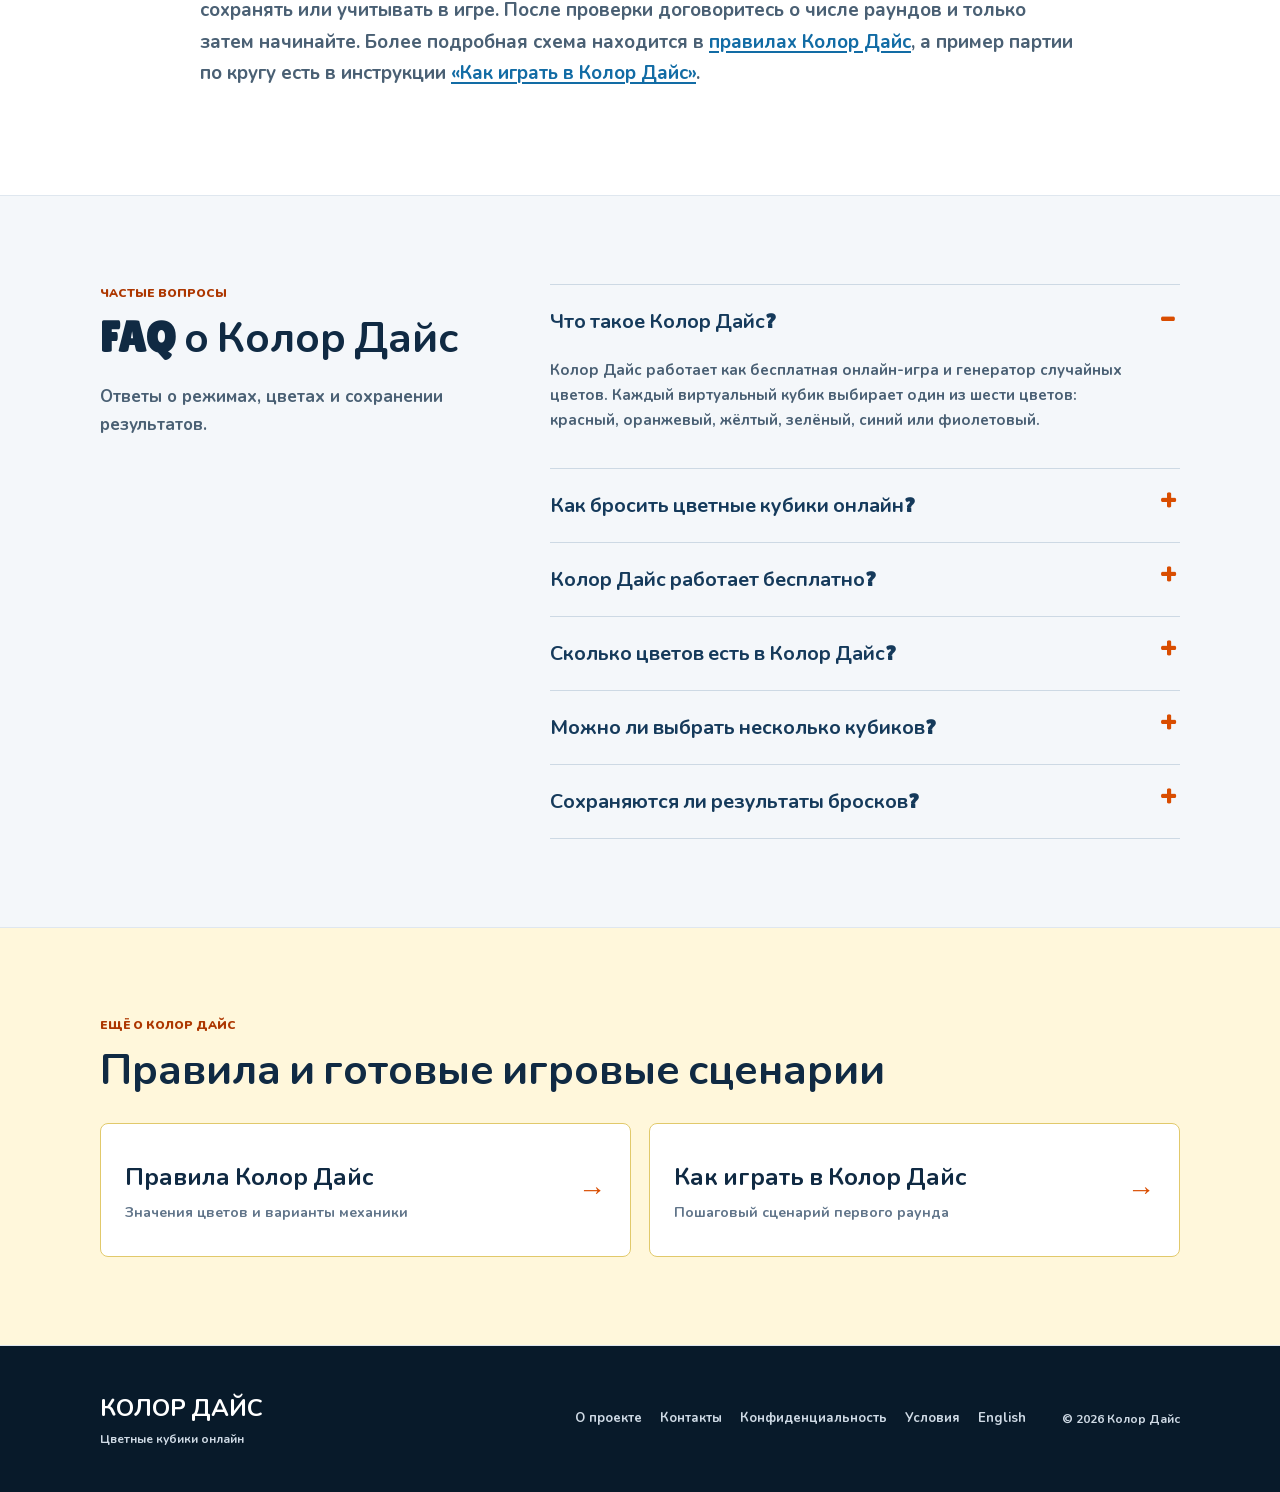
==== commit 8d270b6b: "feat: place ads beside game entry" ====
--- a/index.html
+++ b/index.html
@@ -231,6 +231,26 @@
           <li><span class="color-swatch purple" aria-hidden="true"></span><span><strong>Фиолетовый</strong><small>➕ Добавь</small></span></li>
         </ul>
       </aside>
+
+      <aside class="game-ad-rail" aria-label="Sponsored links">
+        <p class="ad-label">Advertisements</p>
+        <div class="ad-frame">
+          <script>
+            atOptions = {
+              'key' : 'e5e53cf5c01da04ef27ba6b74eb38936',
+              'format' : 'iframe',
+              'height' : 250,
+              'width' : 300,
+              'params' : {}
+            };
+          </script>
+          <script src="https://www.highperformanceformat.com/e5e53cf5c01da04ef27ba6b74eb38936/invoke.js"></script>
+        </div>
+        <div class="game-sponsor-card">
+          <p>Sponsored links</p>
+          <a class="sponsor-link" href="https://www.effectivecpmnetwork.com/yq7pgdq8b?key=f38ef0b7a77905d8d5881fd6dfddd55d" target="_blank" rel="sponsored noopener noreferrer">Открыть предложение <span aria-hidden="true">↗</span></a>
+        </div>
+      </aside>
     </div>
   </section>
 
@@ -253,33 +273,6 @@
         <p>Такой бросок пригодится в настольной игре, на уроке, во время тренировки или при выборе палитры. Возможны шесть цветов: красный, оранжевый, жёлтый, зелёный, синий и фиолетовый. Нажимайте кнопку снова, когда понадобится другая комбинация.</p>
       </div>
     </section>
-
-    <aside class="ad-band" aria-label="Sponsored links">
-      <div class="ad-panel">
-        <div class="sponsor-card">
-          <p class="ad-label">Sponsored links</p>
-          <h2>Предложения от рекламных партнёров</h2>
-          <p>Предложение откроется в новой вкладке. Колор Дайс и текущий результат останутся открыты на этой странице.</p>
-          <div class="sponsor-features" aria-hidden="true"><span>↗ Новая вкладка</span><span>🎲 Игра остаётся открытой</span></div>
-          <a class="sponsor-link" href="https://www.effectivecpmnetwork.com/yq7pgdq8b?key=f38ef0b7a77905d8d5881fd6dfddd55d" target="_blank" rel="sponsored noopener noreferrer">Открыть предложение <span aria-hidden="true">↗</span></a>
-        </div>
-        <div class="ad-slot">
-          <p class="ad-label">Advertisements</p>
-          <div class="ad-frame">
-            <script>
-              atOptions = {
-                'key' : 'e5e53cf5c01da04ef27ba6b74eb38936',
-                'format' : 'iframe',
-                'height' : 250,
-                'width' : 300,
-                'params' : {}
-              };
-            </script>
-            <script src="https://www.highperformanceformat.com/e5e53cf5c01da04ef27ba6b74eb38936/invoke.js"></script>
-          </div>
-        </div>
-      </div>
-    </aside>
 
     <section class="content-band" id="how-it-works">
       <div class="content-container">
--- a/styles.css
+++ b/styles.css
@@ -388,18 +388,16 @@
   position: relative;
   z-index: 10;
   display: grid;
-  width: min(100%, 868px);
-  grid-template-columns: 118px minmax(0, 490px) 220px;
+  width: min(100%, 1052px);
+  grid-template-areas: "legend game ad";
+  grid-template-columns: 220px minmax(0, 490px) 302px;
   align-items: center;
-  gap: 10px;
-}
-
-.game-layout::before {
-  content: "";
+  gap: 20px;
 }
 
 .game-card {
   position: relative;
+  grid-area: game;
   display: flex;
   min-width: 0;
   flex-direction: column;
@@ -649,6 +647,7 @@
 .text-purple { color: #e51fff; }
 
 .color-legend {
+  grid-area: legend;
   padding: 20px 18px;
   border: 1px solid rgba(255, 255, 255, 0.13);
   border-radius: 24px;
@@ -1186,84 +1185,21 @@
   font-size: 19px;
 }
 
-.ad-band {
-  position: relative;
+.game-ad-rail {
+  width: 302px;
+  grid-area: ad;
   overflow: hidden;
-  padding: 62px 24px;
-  border-bottom: 1px solid #dfe7ef;
-  background: linear-gradient(135deg, #eff9ff 0%, #f7f2ff 52%, #fff8dc 100%);
-}
-
-.ad-band::before,
-.ad-band::after {
-  position: absolute;
-  width: 260px;
-  height: 260px;
-  border-radius: 50%;
-  content: "";
-  filter: blur(4px);
-  opacity: 0.3;
-  pointer-events: none;
-}
-
-.ad-band::before {
-  top: -170px;
-  left: -90px;
-  background: #63c7f0;
-}
-
-.ad-band::after {
-  right: -110px;
-  bottom: -190px;
-  background: #d98af2;
-}
-
-.ad-panel {
-  position: relative;
-  z-index: 1;
-  display: grid;
-  width: min(100%, 880px);
-  align-items: center;
-  gap: 54px;
-  grid-template-columns: minmax(0, 1fr) 300px;
-  margin: 0 auto;
-  padding: 34px;
-  border: 1px solid rgba(111, 151, 185, 0.25);
-  border-radius: 24px;
-  background: rgba(255, 255, 255, 0.86);
-  box-shadow: 0 18px 50px rgba(42, 76, 110, 0.12);
-  backdrop-filter: blur(14px);
-}
-
-.sponsor-card h2 {
-  margin: 0 0 14px;
-  color: #102a43;
-  font-family: var(--display-font);
-  font-size: 30px;
-  line-height: 1.08;
-}
-
-.sponsor-card > p:not(.ad-label) {
-  margin: 0 0 18px;
-  color: #4a6074;
-  font-size: 15px;
-}
-
-.sponsor-features {
-  display: flex;
-  gap: 8px;
-  margin-bottom: 22px;
-  flex-wrap: wrap;
-}
-
-.sponsor-features span {
-  padding: 7px 10px;
-  border: 1px solid #d7e5ef;
-  border-radius: 999px;
-  color: #245279;
-  background: #f5fbff;
-  font-size: 11px;
-  font-weight: 900;
+  border: 1px solid rgba(255, 255, 255, 0.18);
+  border-radius: 18px;
+  background: var(--legend-bg);
+  box-shadow: 0 12px 34px rgba(0, 0, 0, 0.2);
+  backdrop-filter: blur(12px);
+}
+
+.game-ad-rail > .ad-label {
+  margin: 0;
+  padding: 9px 12px 7px;
+  color: var(--stage-muted);
 }
 
 .sponsor-link {
@@ -1289,11 +1225,6 @@
   transform: translateY(-2px);
 }
 
-.ad-slot {
-  width: 300px;
-  text-align: center;
-}
-
 .ad-label {
   margin: 0 0 8px;
   color: #6b7c8d;
@@ -1307,39 +1238,25 @@
   width: 300px;
   min-height: 250px;
   overflow: hidden;
-  border-radius: 14px;
   background: #f4f7fa;
-  box-shadow: 0 8px 24px rgba(34, 60, 86, 0.12);
-}
-
-@media (max-width: 760px) {
-  .ad-band {
-    padding: 44px 10px;
-  }
-
-  .ad-panel {
-    width: min(100%, 430px);
-    grid-template-columns: 1fr;
-    gap: 32px;
-    padding: 28px 14px;
-  }
-
-  .sponsor-card {
-    padding: 0 8px;
-    text-align: center;
-  }
-
-  .sponsor-card h2 {
-    font-size: 27px;
-  }
-
-  .sponsor-features {
-    justify-content: center;
-  }
-
-  .ad-slot {
-    justify-self: center;
-  }
+}
+
+.game-sponsor-card {
+  padding: 14px;
+  text-align: center;
+}
+
+.game-sponsor-card p {
+  margin: 0 0 10px;
+  color: var(--stage-muted);
+  font-size: 11px;
+  font-weight: 900;
+  letter-spacing: 0.08em;
+  text-transform: uppercase;
+}
+
+.game-sponsor-card .sponsor-link {
+  width: 100%;
 }
 
 .steps-grid,
@@ -2061,19 +1978,42 @@
   }
 }
 
-@media (max-width: 920px) {
+@media (max-width: 1100px) {
   .game-stage {
     min-height: auto;
     padding-top: 78px;
   }
 
   .game-layout {
+    width: min(100%, 812px);
+    grid-template-areas:
+      "game ad"
+      "legend legend";
+    grid-template-columns: minmax(0, 490px) 302px;
+    align-items: start;
+  }
+
+  .color-legend ul {
+    grid-template-columns: repeat(3, 1fr);
+  }
+}
+
+@media (max-width: 920px) {
+  .game-stage {
+    padding-bottom: 34px;
+  }
+
+  .game-layout {
     width: min(100%, 540px);
+    grid-template-areas:
+      "game"
+      "ad"
+      "legend";
     grid-template-columns: 1fr;
   }
 
-  .game-layout::before {
-    display: none;
+  .game-ad-rail {
+    justify-self: center;
   }
 
   .color-legend ul {
